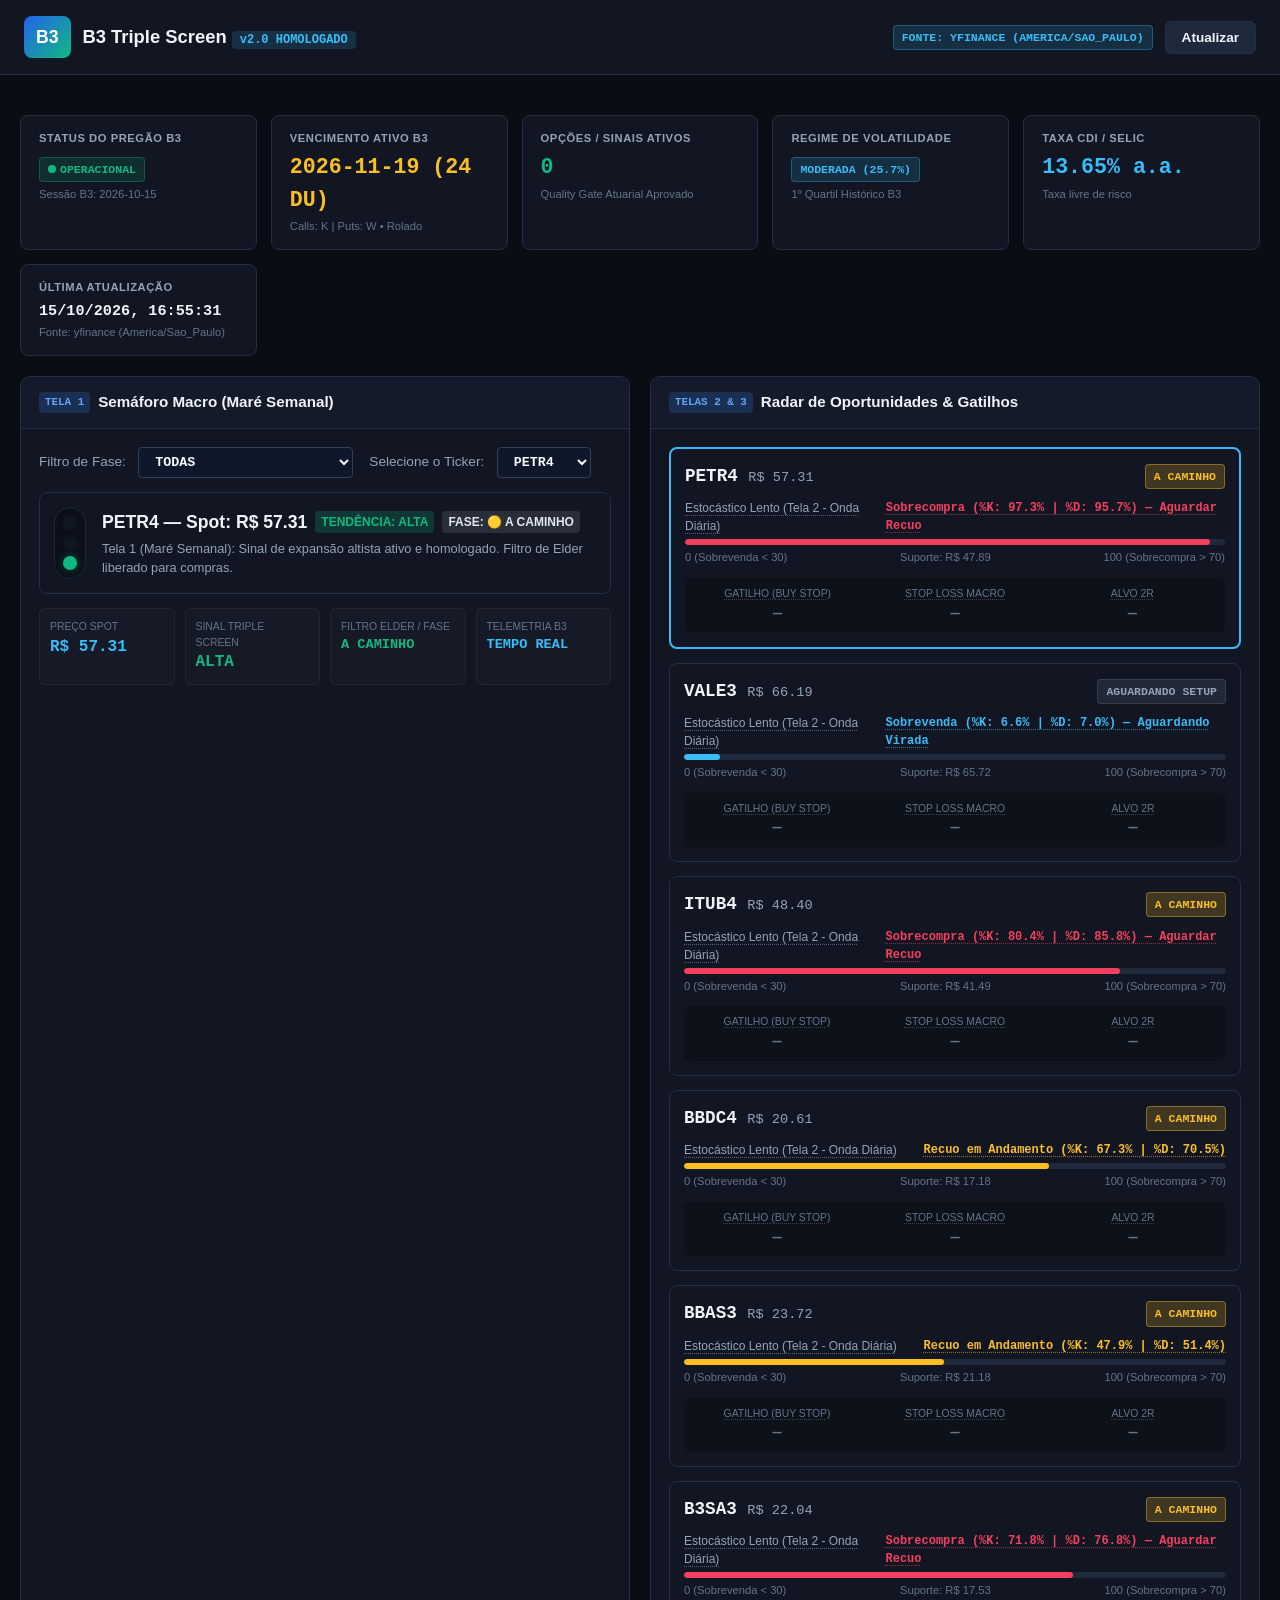
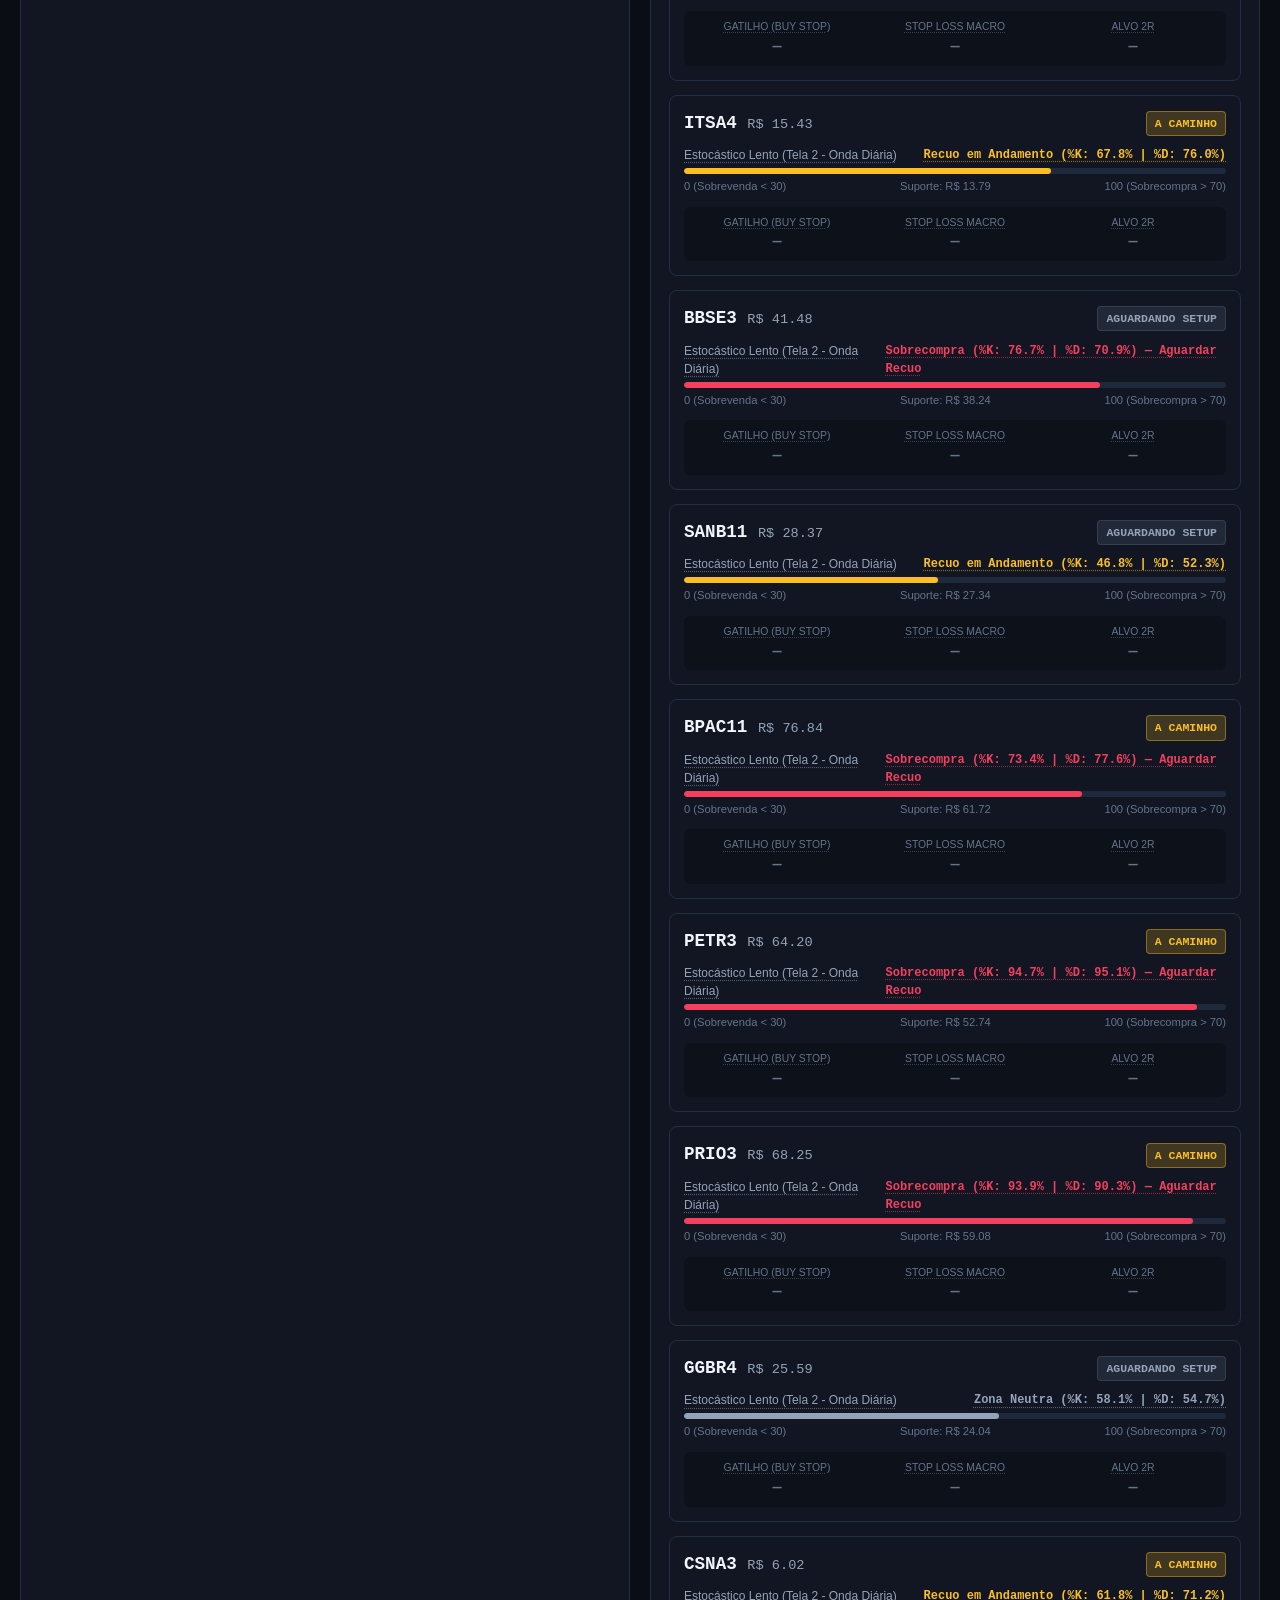
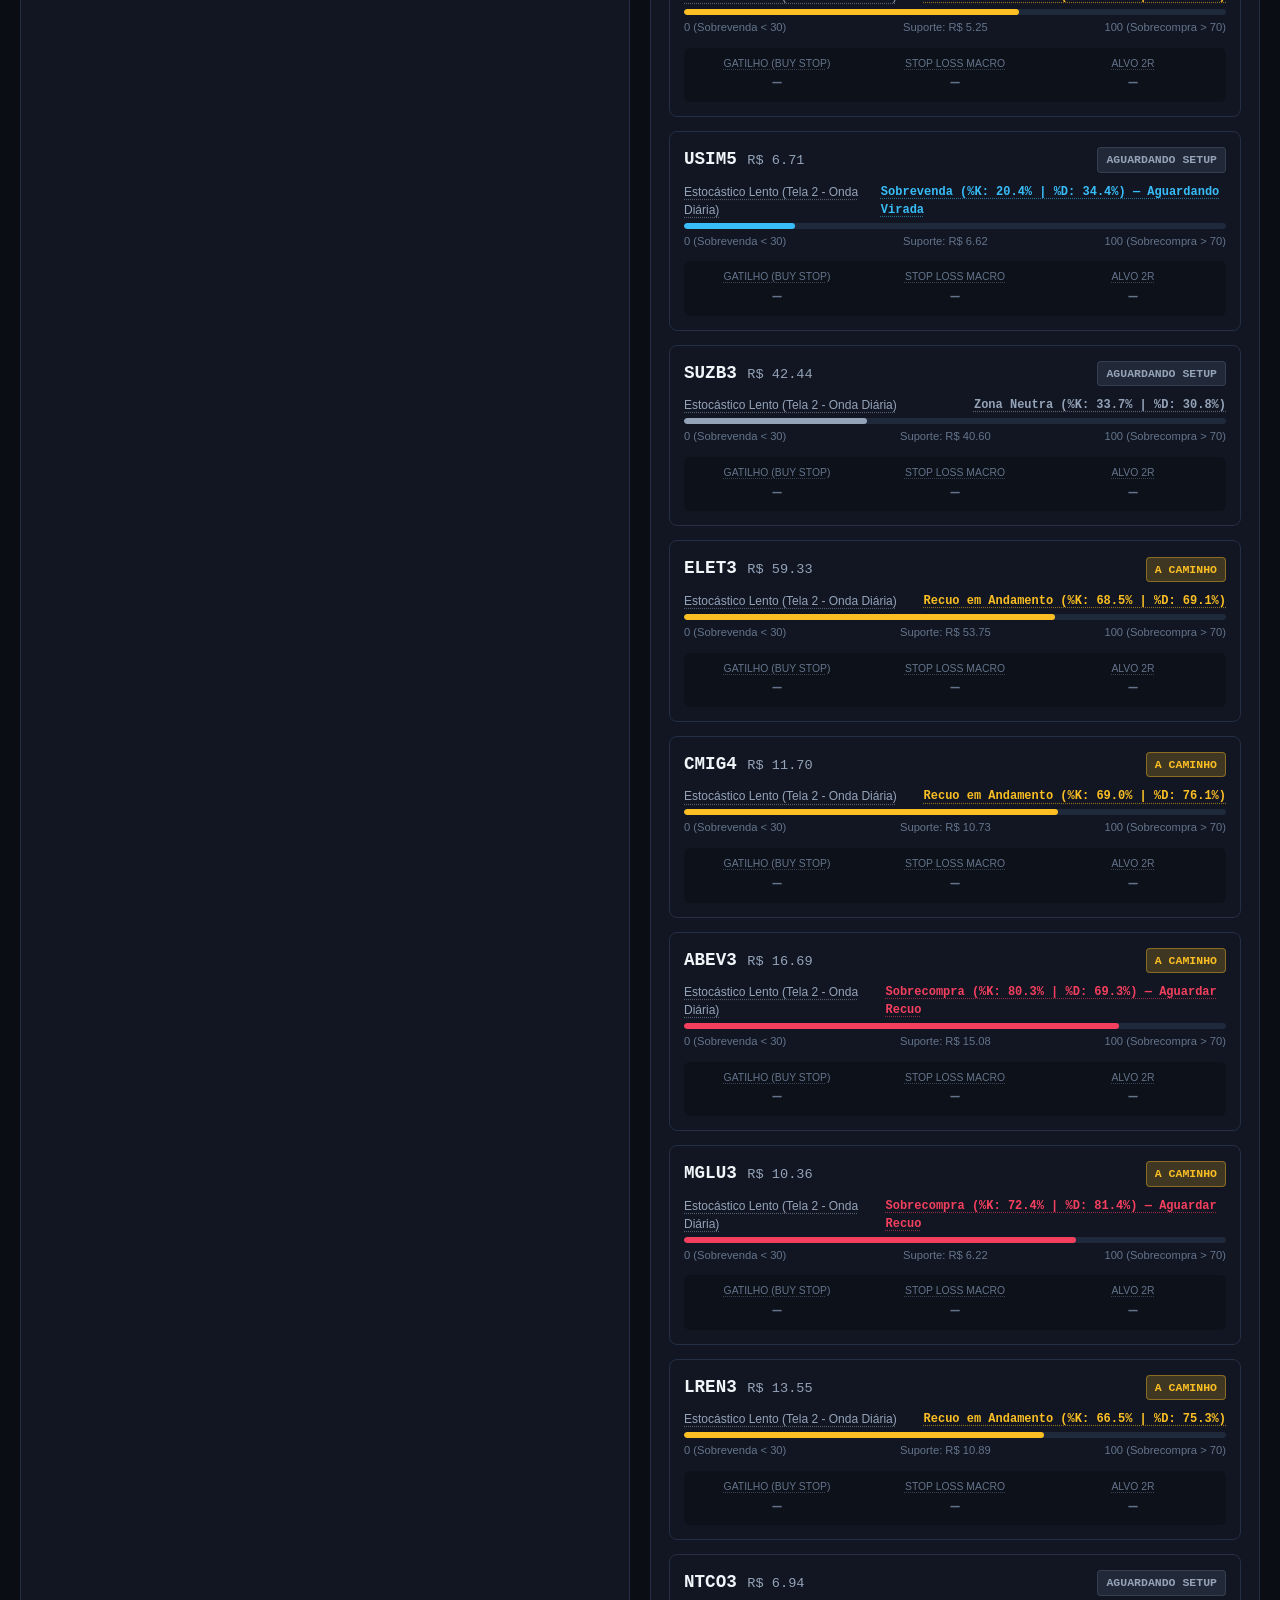
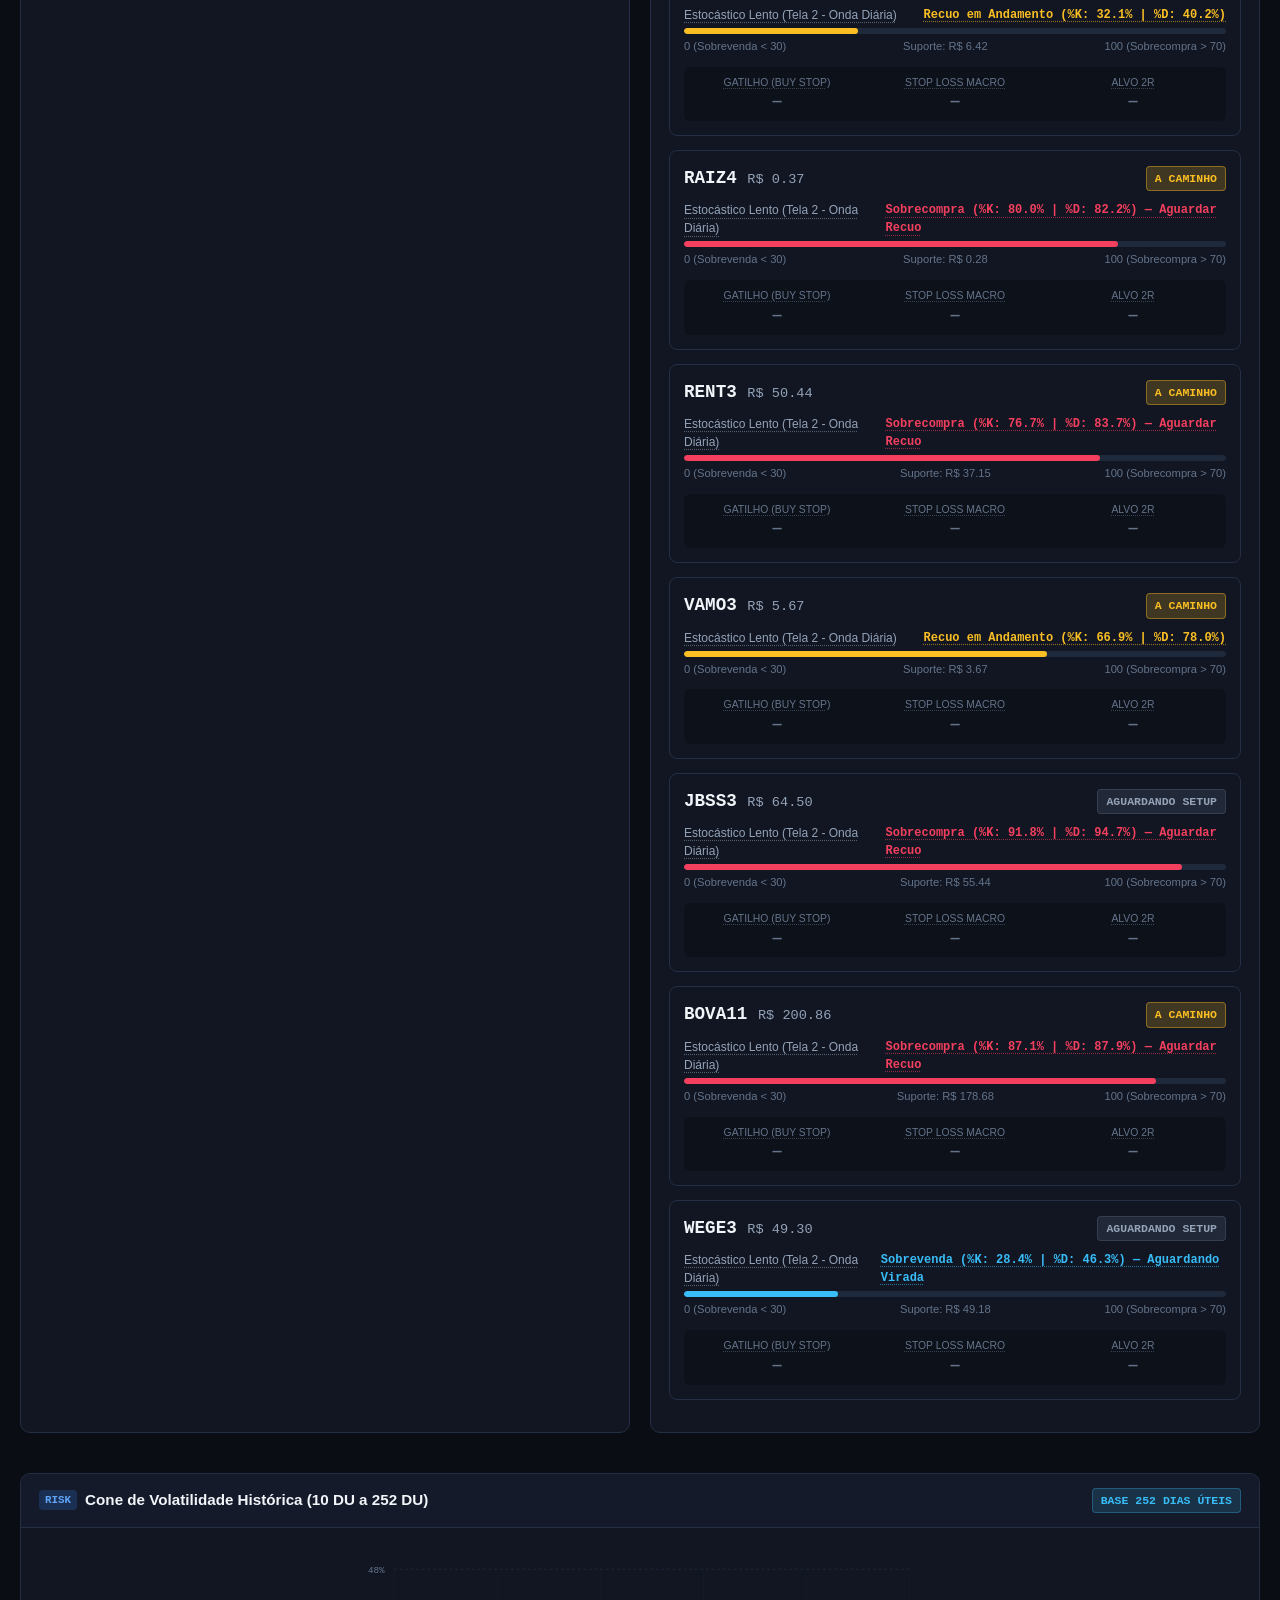
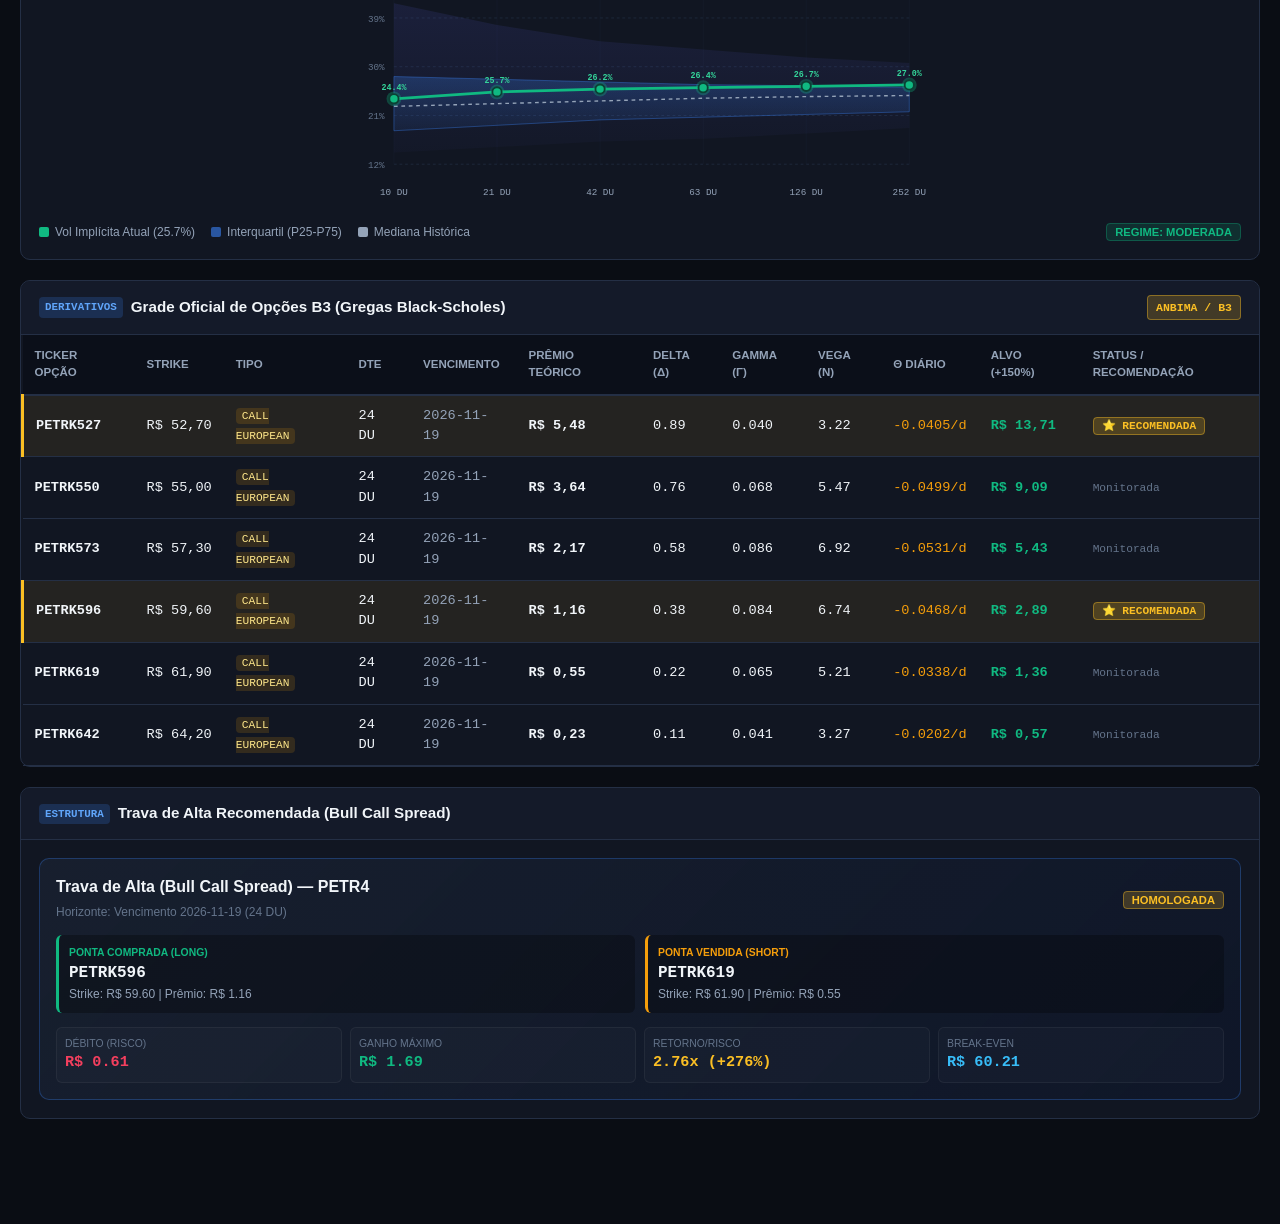
==== frontend/index.html @ 713440c9 "fix(pipeline,frontend): desbloqueia deploy continuo no pages e prioriza endpoint raw do github" ====
<!DOCTYPE html>
<html lang="pt-BR">
<head>
  <meta charset="UTF-8">
  <meta name="viewport" content="width=device-width, initial-scale=1.0">
  <meta http-equiv="Cache-Control" content="no-cache, no-store, must-revalidate">
  <meta http-equiv="Pragma" content="no-cache">
  <meta http-equiv="Expires" content="0">
  <title>B3 Triple Screen v2.0 - Dashboard Quantitativo</title>
  <link rel="icon" href="data:image/svg+xml,<svg xmlns=%22http://www.w3.org/2000/svg%22 viewBox=%220 0 100 100%22><text y=%22.9em%22 font-size=%2290%22>📈</text></svg>">
  <style>
    :root {
      --bg: #0a0d14;
      --card: #111622;
      --border: #242f45;
      --text: #f1f5f9;
      --muted: #94a3b8;
      --dim: #64748b;
      --green: #10b981;
      --blue: #38bdf8;
      --gold: #fbbf24;
    }
    * { margin:0; padding:0; box-sizing:border-box; }
    body { background: var(--bg); color: var(--text); font-family: -apple-system, BlinkMacSystemFont, "Segoe UI", Roboto, sans-serif; padding-bottom: 60px; line-height: 1.5; }
    .container { max-width: 1400px; margin: 0 auto; padding: 20px; }
    header { display: flex; justify-content: space-between; align-items: center; padding: 16px 24px; background: var(--card); border-bottom: 1px solid var(--border); position: sticky; top:0; z-index: 100; }
    .brand { display: flex; align-items: center; gap: 12px; }
    .logo { background: linear-gradient(135deg, #2563eb, #10b981); color:#fff; font-weight:800; padding: 8px 12px; border-radius: 8px; font-size: 1.1rem; }
    .badge { display: inline-flex; align-items: center; gap: 4px; padding: 3px 8px; border-radius: 4px; font-size: 0.72rem; font-weight: 700; font-family: monospace; text-transform: uppercase; }
    .badge-open { background: rgba(16, 185, 129, 0.15); color: var(--green); border: 1px solid rgba(16,185,129,0.3); }
    .badge-bullish { background: rgba(56, 189, 248, 0.15); color: var(--blue); border: 1px solid rgba(56,189,248,0.3); }
    .badge-rec { background: rgba(251, 191, 36, 0.2); color: var(--gold); border: 1px solid rgba(251,191,36,0.4); }
    .btn-refresh { background: #1e293b; color: var(--text); border: 1px solid var(--border); padding: 8px 16px; border-radius: 6px; font-size: 0.85rem; font-weight: 600; cursor: pointer; }
    .kpi-row { display: grid; grid-template-columns: repeat(auto-fit, minmax(210px, 1fr)); gap: 14px; margin: 20px 0; }
    .kpi-box { background: var(--card); border: 1px solid var(--border); border-radius: 8px; padding: 14px 18px; }
    .kpi-title { font-size: 0.7rem; color: var(--muted); text-transform: uppercase; letter-spacing: 0.05em; font-weight: 600; }
    .kpi-val { font-family: monospace; font-size: 1.35rem; font-weight: 700; margin-top: 4px; }
    .kpi-desc { font-size: 0.7rem; color: var(--dim); margin-top: 2px; }
    .grid-2 { display: grid; grid-template-columns: 1fr 1fr; gap: 20px; margin-bottom: 20px; }
    @media(max-width: 900px) { .grid-2 { grid-template-columns: 1fr; } }
    .panel { background: var(--card); border: 1px solid var(--border); border-radius: 10px; overflow: visible; margin-bottom: 20px; }
    .panel-header { padding: 14px 18px; border-bottom: 1px solid var(--border); display: flex; justify-content: space-between; align-items: center; background: rgba(22, 29, 45, 0.6); border-top-left-radius: 9px; border-top-right-radius: 9px; }
    .panel-title { font-size: 0.95rem; font-weight: 700; display: flex; align-items: center; gap: 8px; }
    .tag { background: rgba(59, 130, 246, 0.2); color: #60a5fa; font-size: 0.68rem; font-family: monospace; padding: 2px 6px; border-radius: 4px; font-weight: 600; }
    .panel-body { padding: 18px; }
    table { width: 100%; border-collapse: collapse; font-size: 0.85rem; }
    th { background: #0b0f19; color: var(--muted); font-size: 0.72rem; text-transform: uppercase; padding: 12px; border-bottom: 2px solid var(--border); text-align: left; }
    td { padding: 12px; border-bottom: 1px solid var(--border); font-family: monospace; }
    .pulse-dot { width: 8px; height: 8px; border-radius: 50%; background: var(--green); display: inline-block; animation: pulse 2s infinite; }
    @keyframes pulse { 0% { box-shadow: 0 0 0 0 rgba(16,185,129,0.7); } 70% { box-shadow: 0 0 0 8px rgba(16,185,129,0); } 100% { box-shadow: 0 0 0 0 rgba(16,185,129,0); } }

    /* TOOLTIPS / BALÕES EXPLICATIVOS */
    .tooltip-wrap {
      position: relative;
      display: inline-flex;
      align-items: center;
      cursor: help;
    }
    .tooltip-wrap.tooltip-block {
      display: block;
    }
    .tooltip-bubble {
      position: absolute;
      top: calc(100% + 8px);
      z-index: 1000;
      background: #0f172a;
      border: 1px solid #334155;
      border-radius: 8px;
      box-shadow: 0 10px 25px -5px rgba(0, 0, 0, 0.8), 0 8px 10px -6px rgba(0, 0, 0, 0.8);
      padding: 10px 14px;
      color: #f1f5f9;
      font-family: -apple-system, BlinkMacSystemFont, "Segoe UI", Roboto, sans-serif;
      font-size: 0.75rem;
      line-height: 1.45;
      min-width: 240px;
      max-width: min(340px, 85vw);
      width: max-content;
      white-space: normal;
      text-align: left;
      opacity: 0;
      visibility: hidden;
      pointer-events: none;
      transform: translateY(4px);
      transition: opacity 0.2s ease, transform 0.2s ease, visibility 0.2s ease;
    }
    /* Ponte invisível para evitar perda de hover ao mover o cursor até o balão */
    .tooltip-bubble::before {
      content: "";
      position: absolute;
      top: -10px;
      left: 0;
      right: 0;
      height: 10px;
    }
    /* Seta indicadora (Arrow) */
    .tooltip-bubble::after {
      content: "";
      position: absolute;
      top: -5px;
      width: 8px;
      height: 8px;
      background: #0f172a;
      border-left: 1px solid #334155;
      border-top: 1px solid #334155;
      transform: rotate(45deg);
    }
    .tooltip-left .tooltip-bubble {
      left: 0;
      right: auto;
    }
    .tooltip-left .tooltip-bubble::after {
      left: 16px;
    }
    .tooltip-right .tooltip-bubble {
      right: 0;
      left: auto;
    }
    .tooltip-right .tooltip-bubble::after {
      right: 16px;
    }
    .tooltip-center .tooltip-bubble {
      left: 50%;
      right: auto;
      transform: translateX(-50%) translateY(4px);
    }
    .tooltip-center .tooltip-bubble::after {
      left: 50%;
      margin-left: -4px;
    }
    .tooltip-wrap:hover .tooltip-bubble,
    .tooltip-bubble:hover {
      opacity: 1;
      visibility: visible;
      pointer-events: auto;
      transform: translateY(0);
    }
    .tooltip-wrap.tooltip-center:hover .tooltip-bubble,
    .tooltip-center .tooltip-bubble:hover {
      transform: translateX(-50%) translateY(0);
    }
    .tooltip-title {
      font-weight: 700;
      font-size: 0.78rem;
      margin-bottom: 4px;
      display: flex;
      align-items: center;
      gap: 6px;
    }
    .tooltip-text {
      font-size: 0.72rem;
      color: #cbd5e1;
      line-height: 1.45;
    }
  </style>
</head>
<body>

  <header>
    <div class="brand">
      <div class="logo">B3</div>
      <div>
        <h2 style="font-size:1.15rem; font-weight:700;">B3 Triple Screen <span style="font-size:0.75rem; background:rgba(56,189,248,0.15); color:var(--blue); padding:2px 8px; border-radius:4px; font-family:monospace;">v2.0 HOMOLOGADO</span></h2>
      </div>
    </div>
    <div style="display:flex; align-items:center; gap:12px;">
      <span id="badge-fonte-dados" class="badge" style="background:rgba(56,189,248,0.15); color:var(--blue); border:1px solid rgba(56,189,248,0.3); font-size:0.72rem;">Fonte: yfinance (America/Sao_Paulo)</span>
      <button id="btn-atualizar" class="btn-refresh"><span>Atualizar</span></button>
    </div>
  </header>

  <main class="container">

    <div class="kpi-row">
      <div class="kpi-box">
        <div class="kpi-title">Status do Pregão B3</div>
        <div class="kpi-val" id="kpi-status-mercado"><span class="badge badge-open"><span class="pulse-dot"></span> OPERACIONAL</span></div>
        <div class="kpi-desc" id="kpi-desc-sessao">Sessão B3: --/--/----</div>
      </div>
      <div class="kpi-box">
        <div class="kpi-title">Vencimento Ativo B3</div>
        <div class="kpi-val" id="kpi-vencimento-ativo" style="color:var(--gold);">--/--/---- (-- DU)</div>
        <div class="kpi-desc" id="kpi-series-ativas">Séries: Calls A-L | Puts M-X</div>
      </div>
      <div class="kpi-box">
        <div class="kpi-title">Opções / Sinais Ativos</div>
        <div class="kpi-val" id="kpi-sinais-armados" style="color:var(--green);">0</div>
        <div class="kpi-desc">Quality Gate Atuarial Aprovado</div>
      </div>
      <div class="kpi-box">
        <div class="kpi-title">Regime de Volatilidade</div>
        <div class="kpi-val" id="kpi-regime-vol"><span class="badge badge-bullish">COMPRIMIDA (23.6%)</span></div>
        <div class="kpi-desc">1º Quartil Histórico B3</div>
      </div>
      <div class="kpi-box">
        <div class="kpi-title">Taxa CDI / Selic</div>
        <div class="kpi-val" id="kpi-taxa-selic" style="color:var(--blue);">10,75% a.a.</div>
        <div class="kpi-desc">Taxa livre de risco</div>
      </div>
      <div class="kpi-box">
        <div class="kpi-title">Última Atualização</div>
        <div class="kpi-val" id="kpi-ultima-atualizacao" style="font-size:0.95rem;">--/--/---- --:--</div>
        <div class="kpi-desc" id="kpi-fonte-dados">Fonte: yfinance (America/Sao_Paulo)</div>
      </div>
    </div>

    <div class="grid-2">
      <div class="panel">
        <div class="panel-header">
          <div class="panel-title"><span class="tag">TELA 1</span> Semáforo Macro (Maré Semanal)</div>
        </div>
        <div class="panel-body" id="semaforo-macro-container">
          <div style="color:var(--dim);">Carregando Semáforo Macro...</div>
        </div>
      </div>

      <div class="panel">
        <div class="panel-header">
          <div class="panel-title"><span class="tag">TELAS 2 &amp; 3</span> Radar de Oportunidades &amp; Gatilhos</div>
        </div>
        <div class="panel-body" id="radar-oportunidades-container">
          <div style="color:var(--dim);">Carregando Radar de Oportunidades...</div>
        </div>
      </div>
    </div>

    <div class="panel">
      <div class="panel-header">
        <div class="panel-title"><span class="tag">RISK</span> Cone de Volatilidade Histórica (10 DU a 252 DU)</div>
        <span class="badge badge-bullish">BASE 252 DIAS ÚTEIS</span>
      </div>
      <div class="panel-body">
        <div id="vol-cone-container">Carregando Cone de Volatilidade...</div>
      </div>
    </div>

    <div class="panel">
      <div class="panel-header">
        <div class="panel-title"><span class="tag">DERIVATIVOS</span> Grade Oficial de Opções B3 (Gregas Black-Scholes)</div>
        <span class="badge badge-rec">ANBIMA / B3</span>
      </div>
      <div class="panel-body" style="padding:0; overflow-x:auto;">
        <table>
          <thead>
            <tr>
              <th>Ticker Opção</th>
              <th>Strike</th>
              <th>Tipo</th>
              <th>DTE</th>
              <th>Vencimento</th>
              <th>Prêmio Teórico</th>
              <th>Delta (&Delta;)</th>
              <th>Gamma (&Gamma;)</th>
              <th>Vega (&Nu;)</th>
              <th>&Theta; Diário</th>
              <th>Alvo (+150%)</th>
              <th>Status / Recomendação</th>
            </tr>
          </thead>
          <tbody id="tabela-grade-opcoes-corpo">
            <tr><td colspan="12" style="text-align:center; padding:16px; color:var(--dim);">Carregando grade de opções...</td></tr>
          </tbody>
        </table>
      </div>
    </div>

    <div class="panel">
      <div class="panel-header">
        <div class="panel-title"><span class="tag">ESTRUTURA</span> Trava de Alta Recomendada (Bull Call Spread)</div>
      </div>
      <div class="panel-body" id="trava-alta-container">
        <div style="color:var(--dim);">Carregando estrutura recomendada...</div>
      </div>
    </div>

  </main>

  <script src="js/app.js?v=2.8"></script>
</body>
</html>
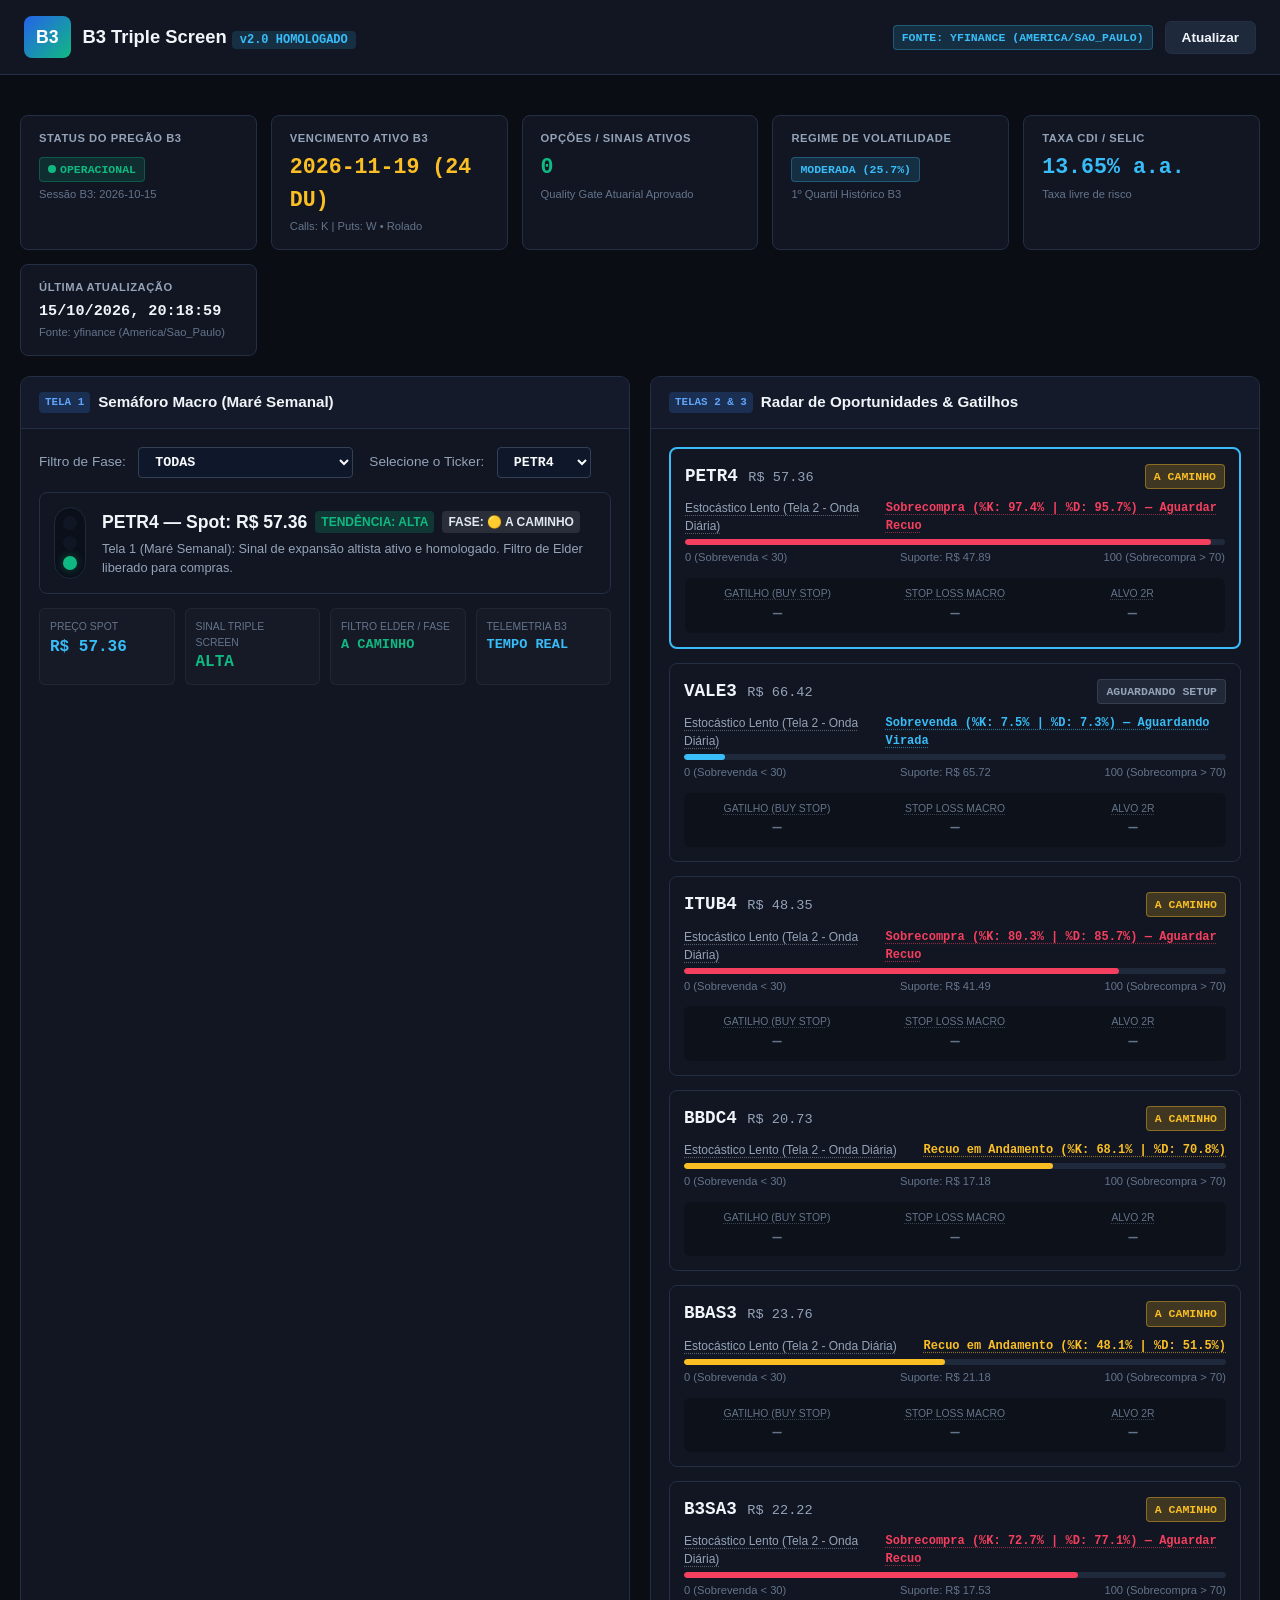
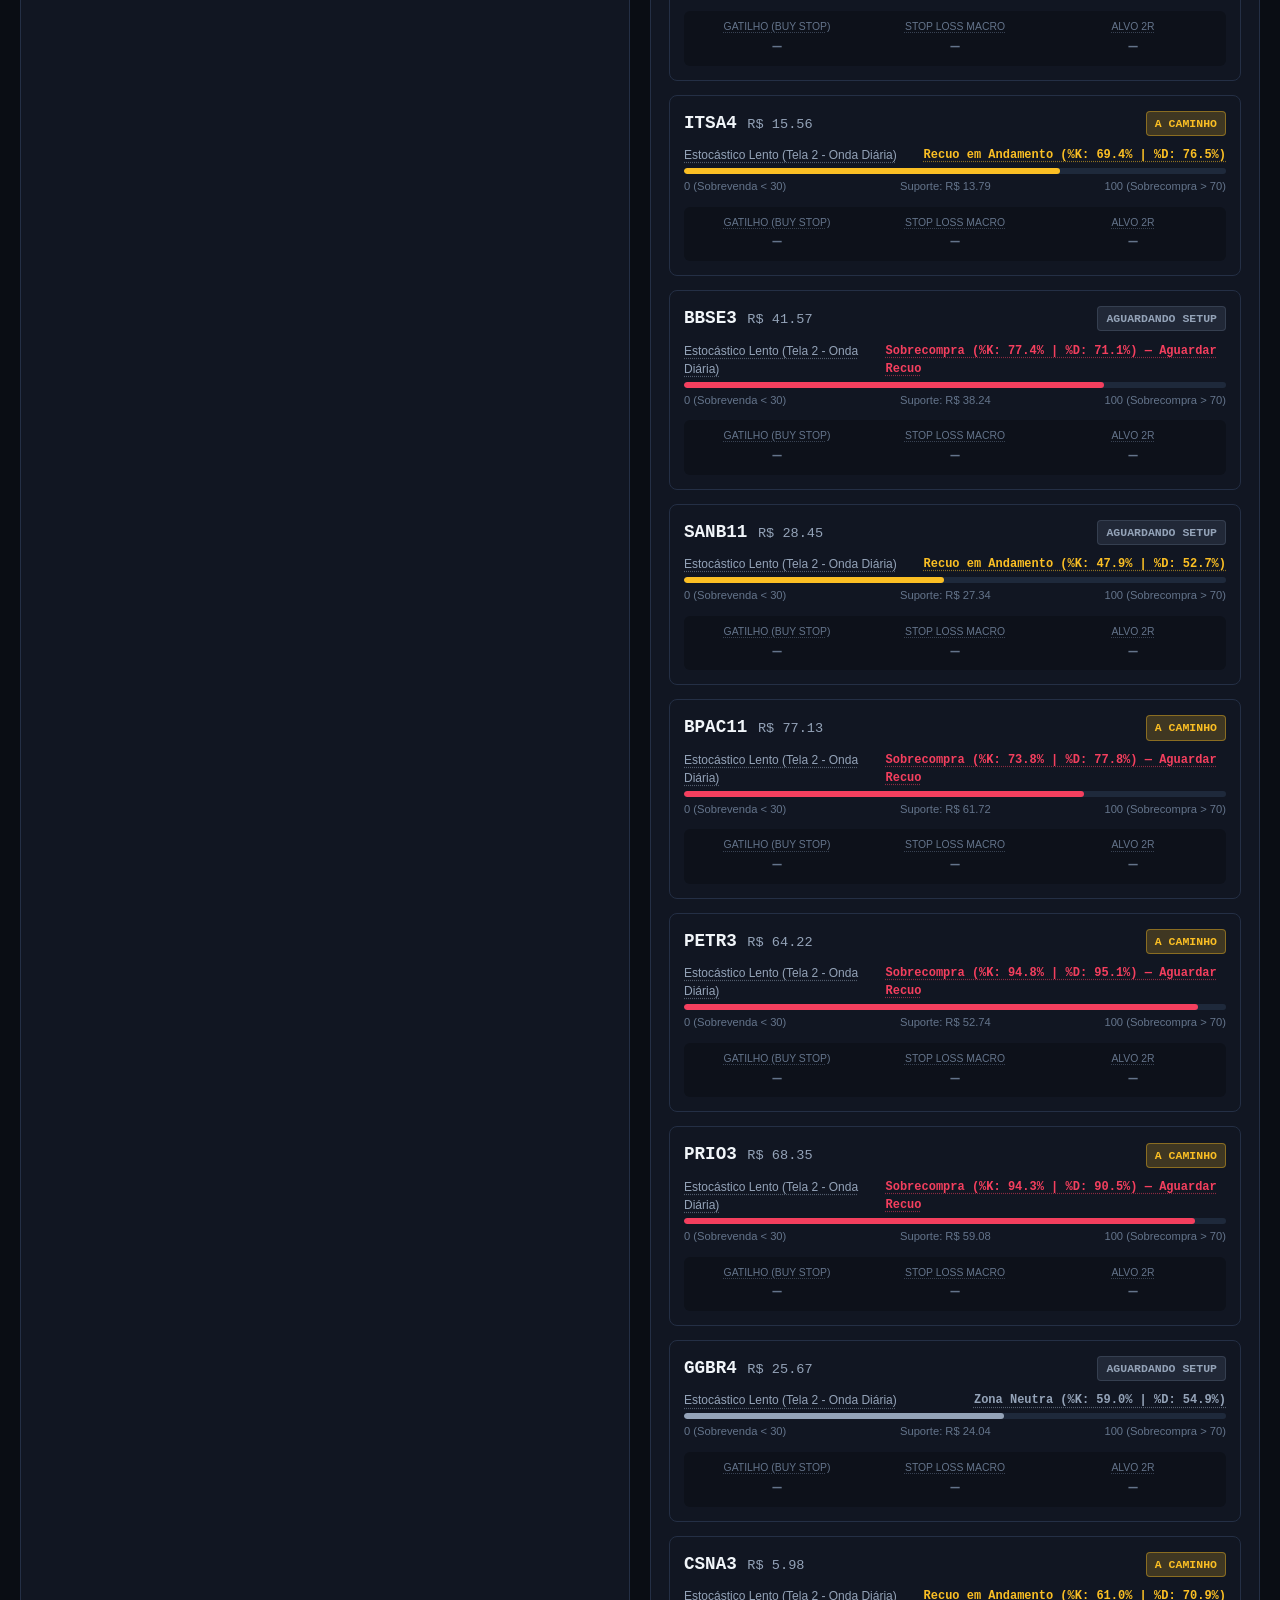
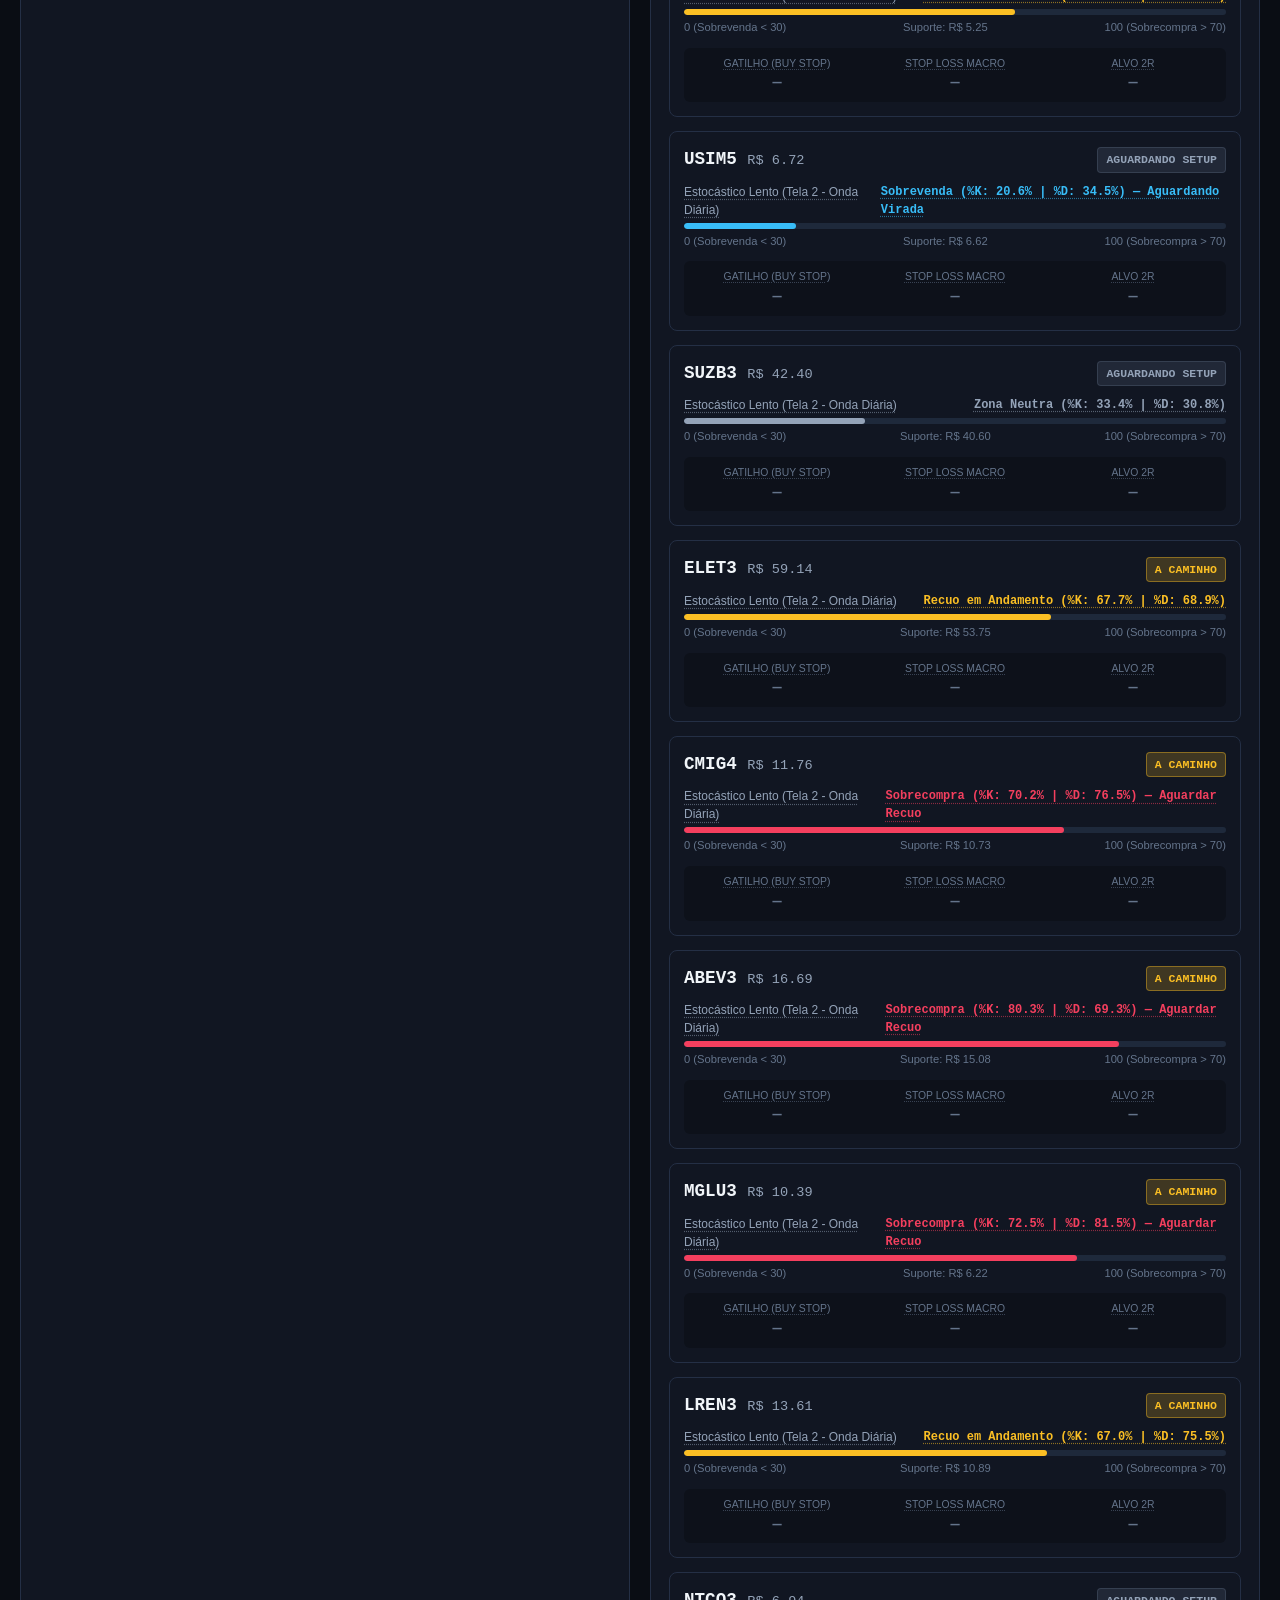
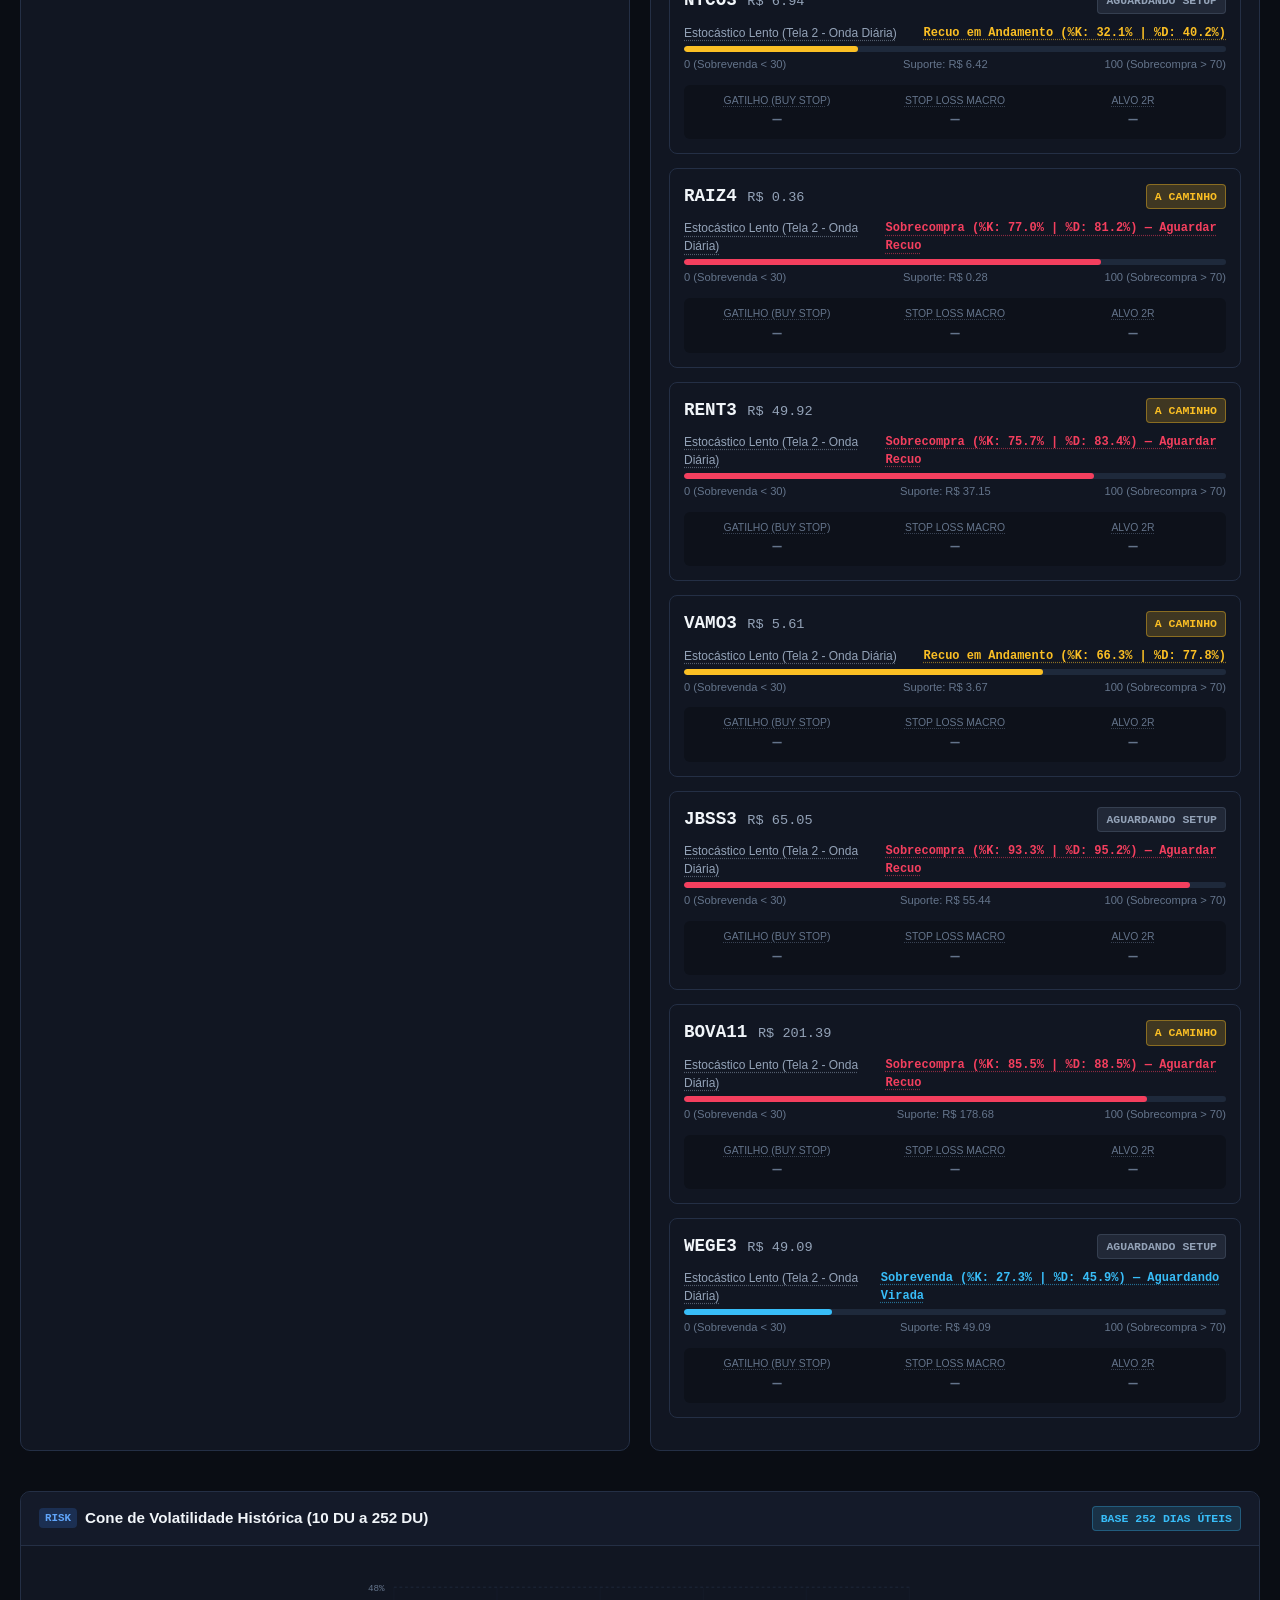
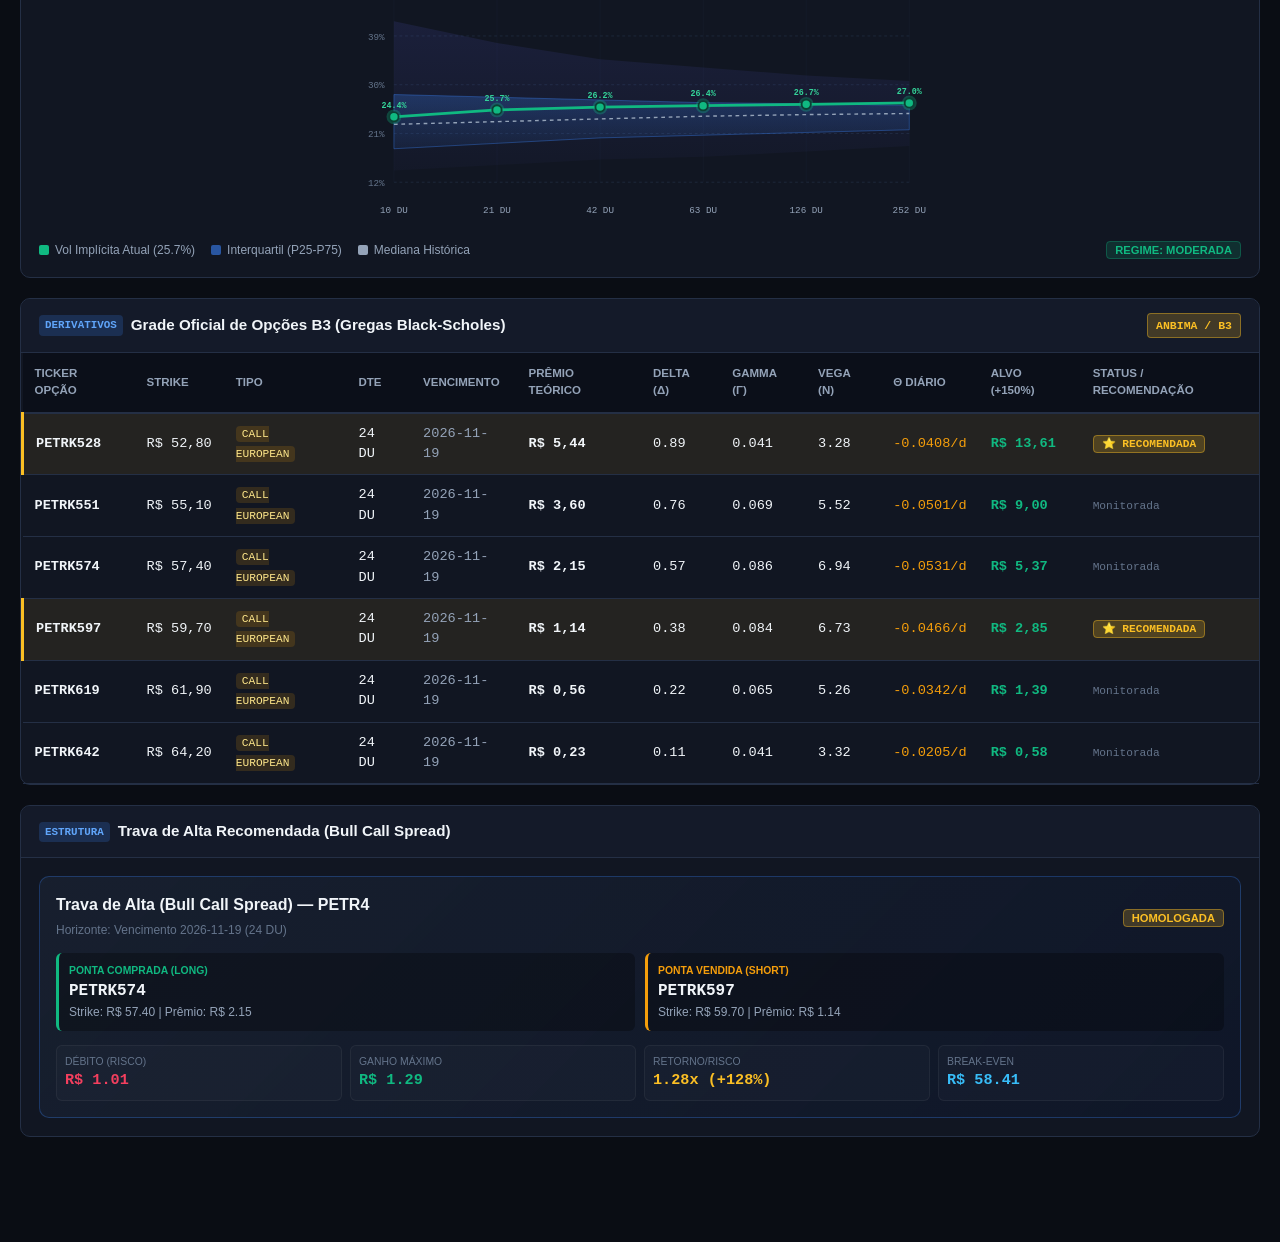
==== commit 8a573348: "feat(frontend): explicita criterios matematicos de mudanca de status nos baloes" ====
--- a/frontend/index.html
+++ b/frontend/index.html
@@ -274,6 +274,6 @@
 
   </main>
 
-  <script src="js/app.js?v=2.8"></script>
+  <script src="js/app.js?v=2.9"></script>
 </body>
 </html>
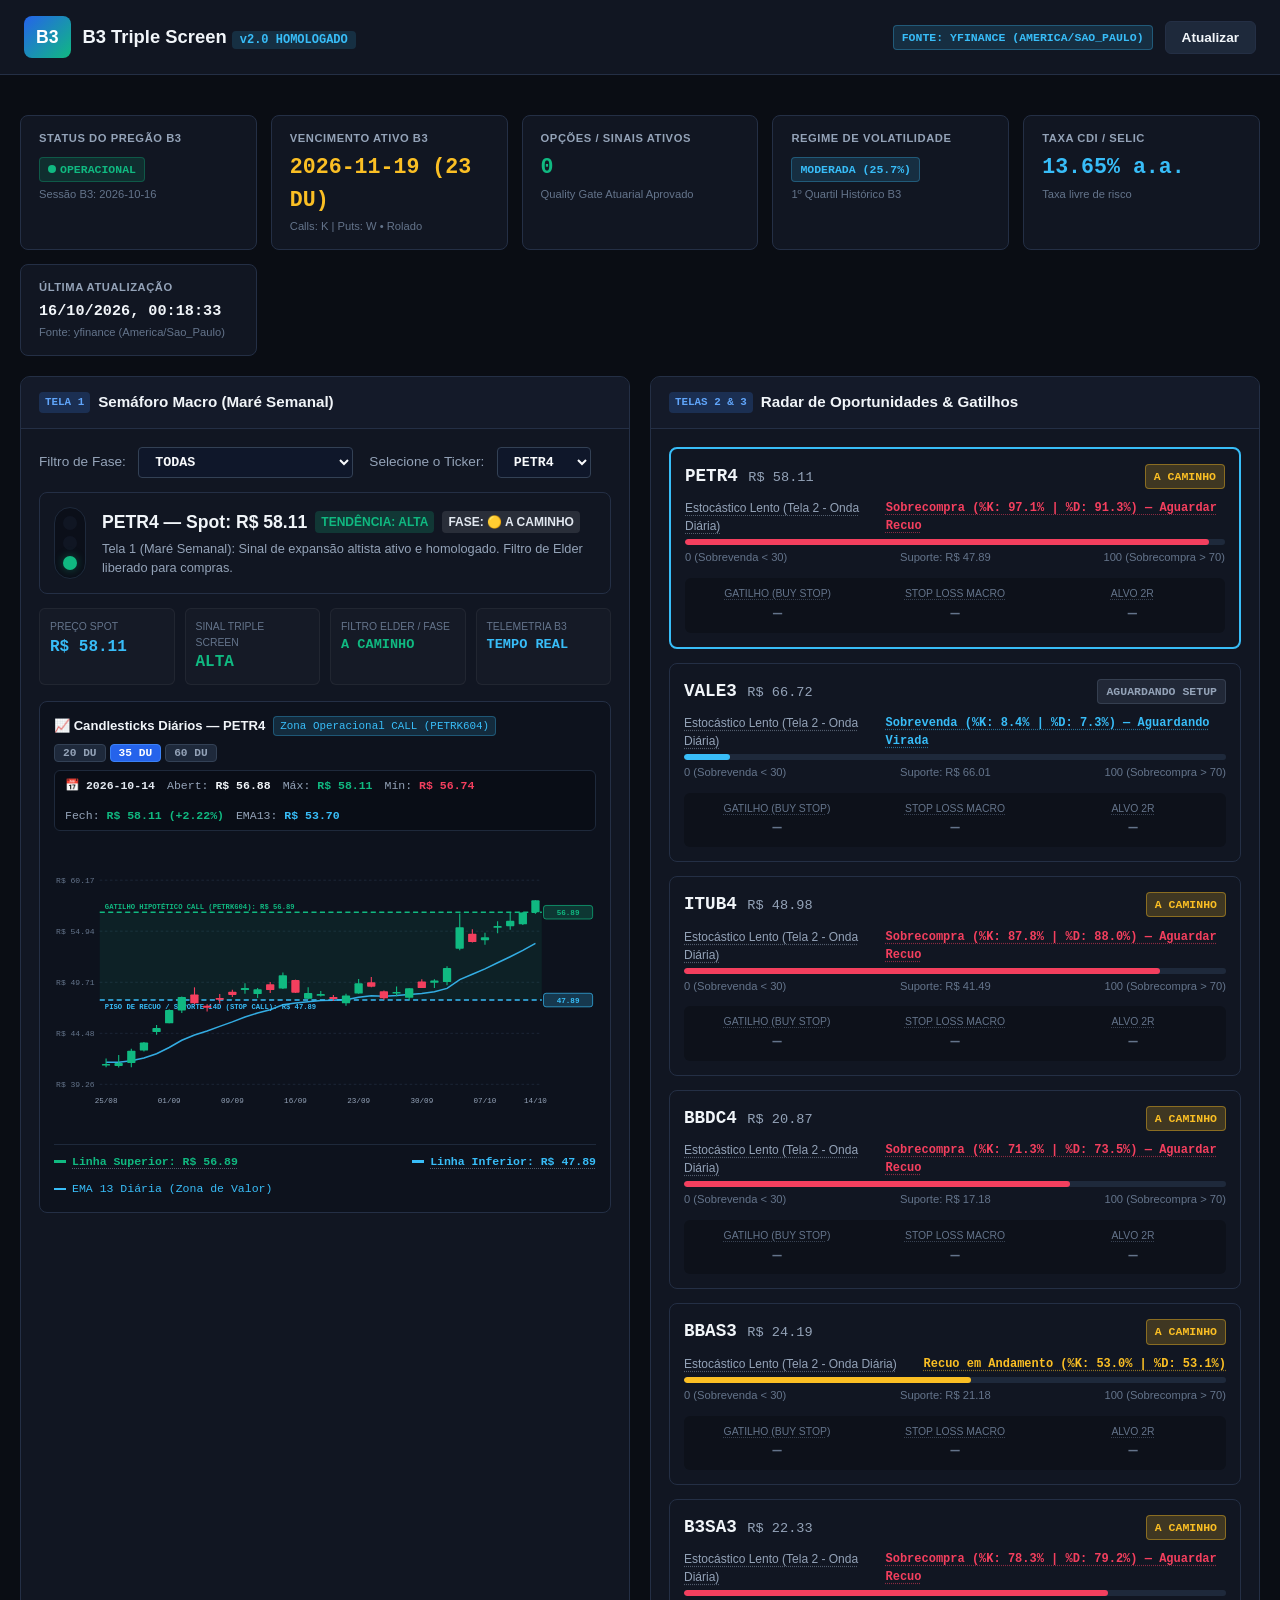
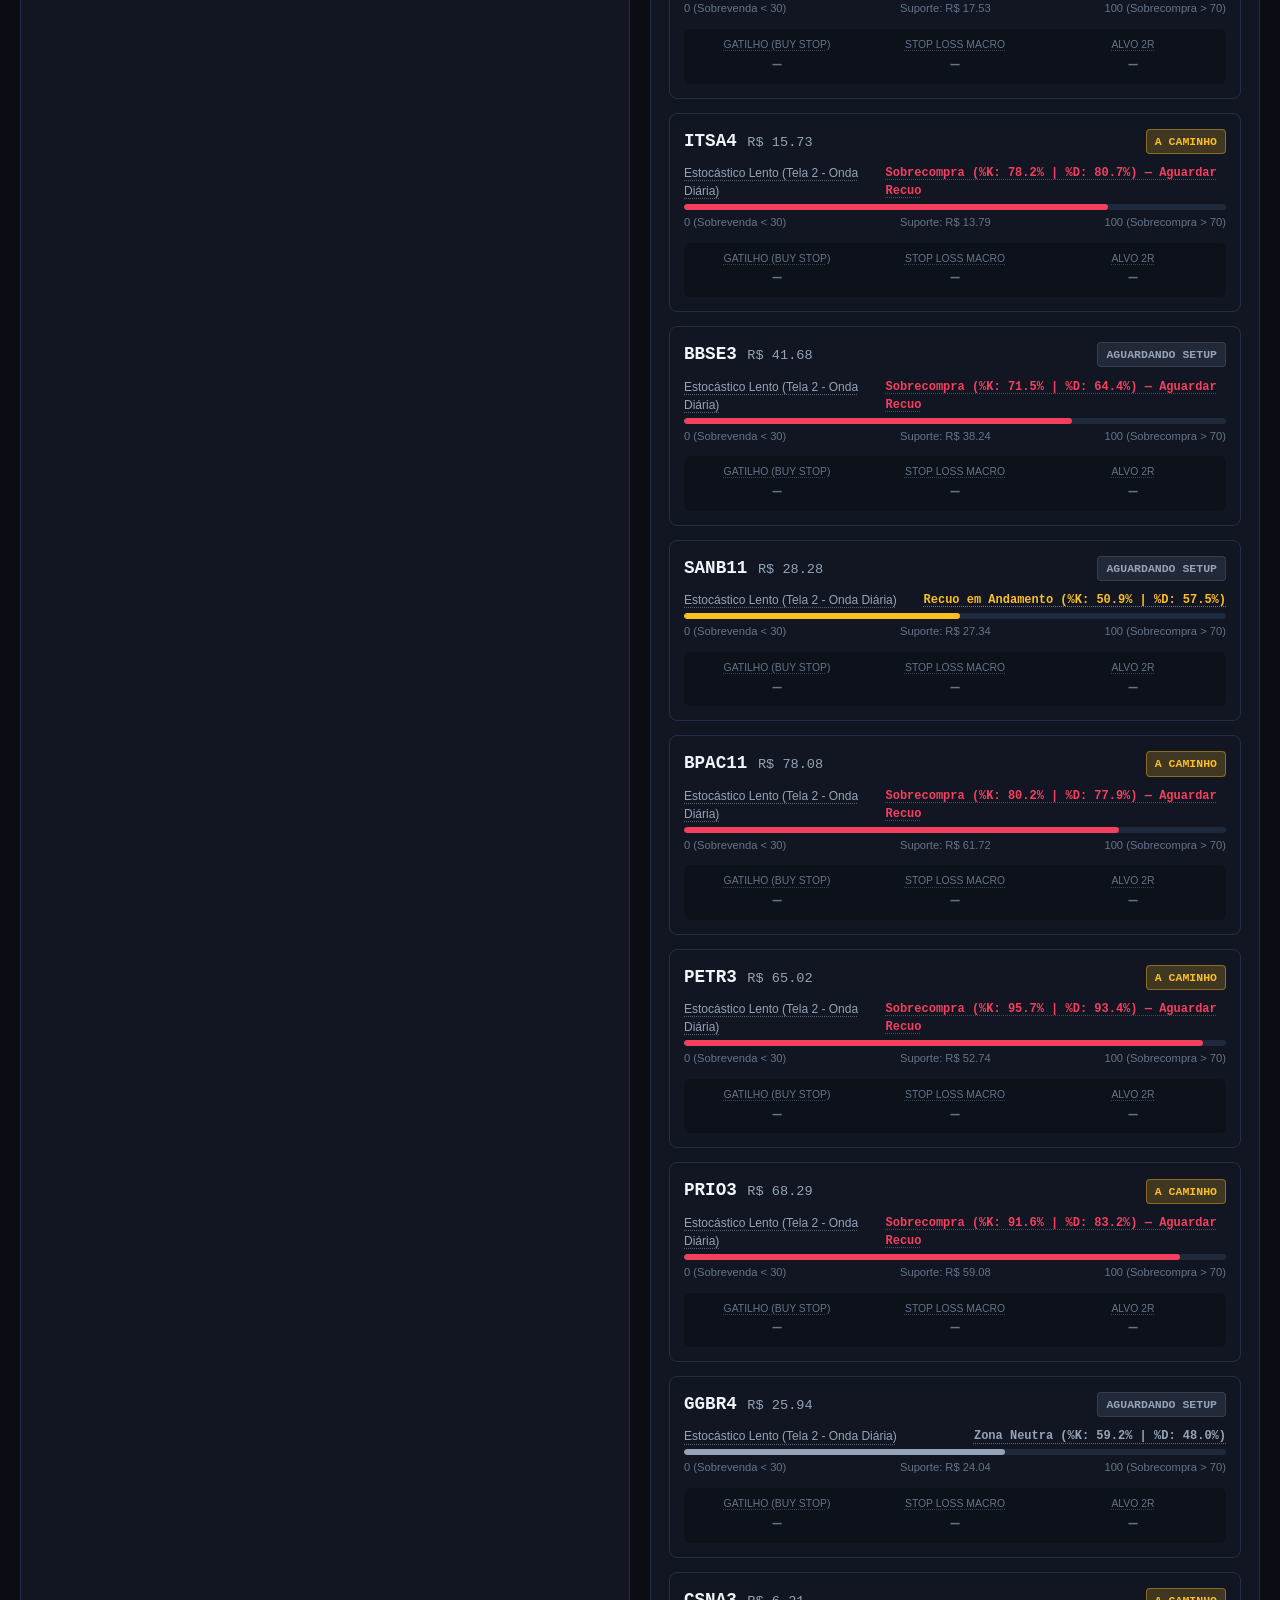
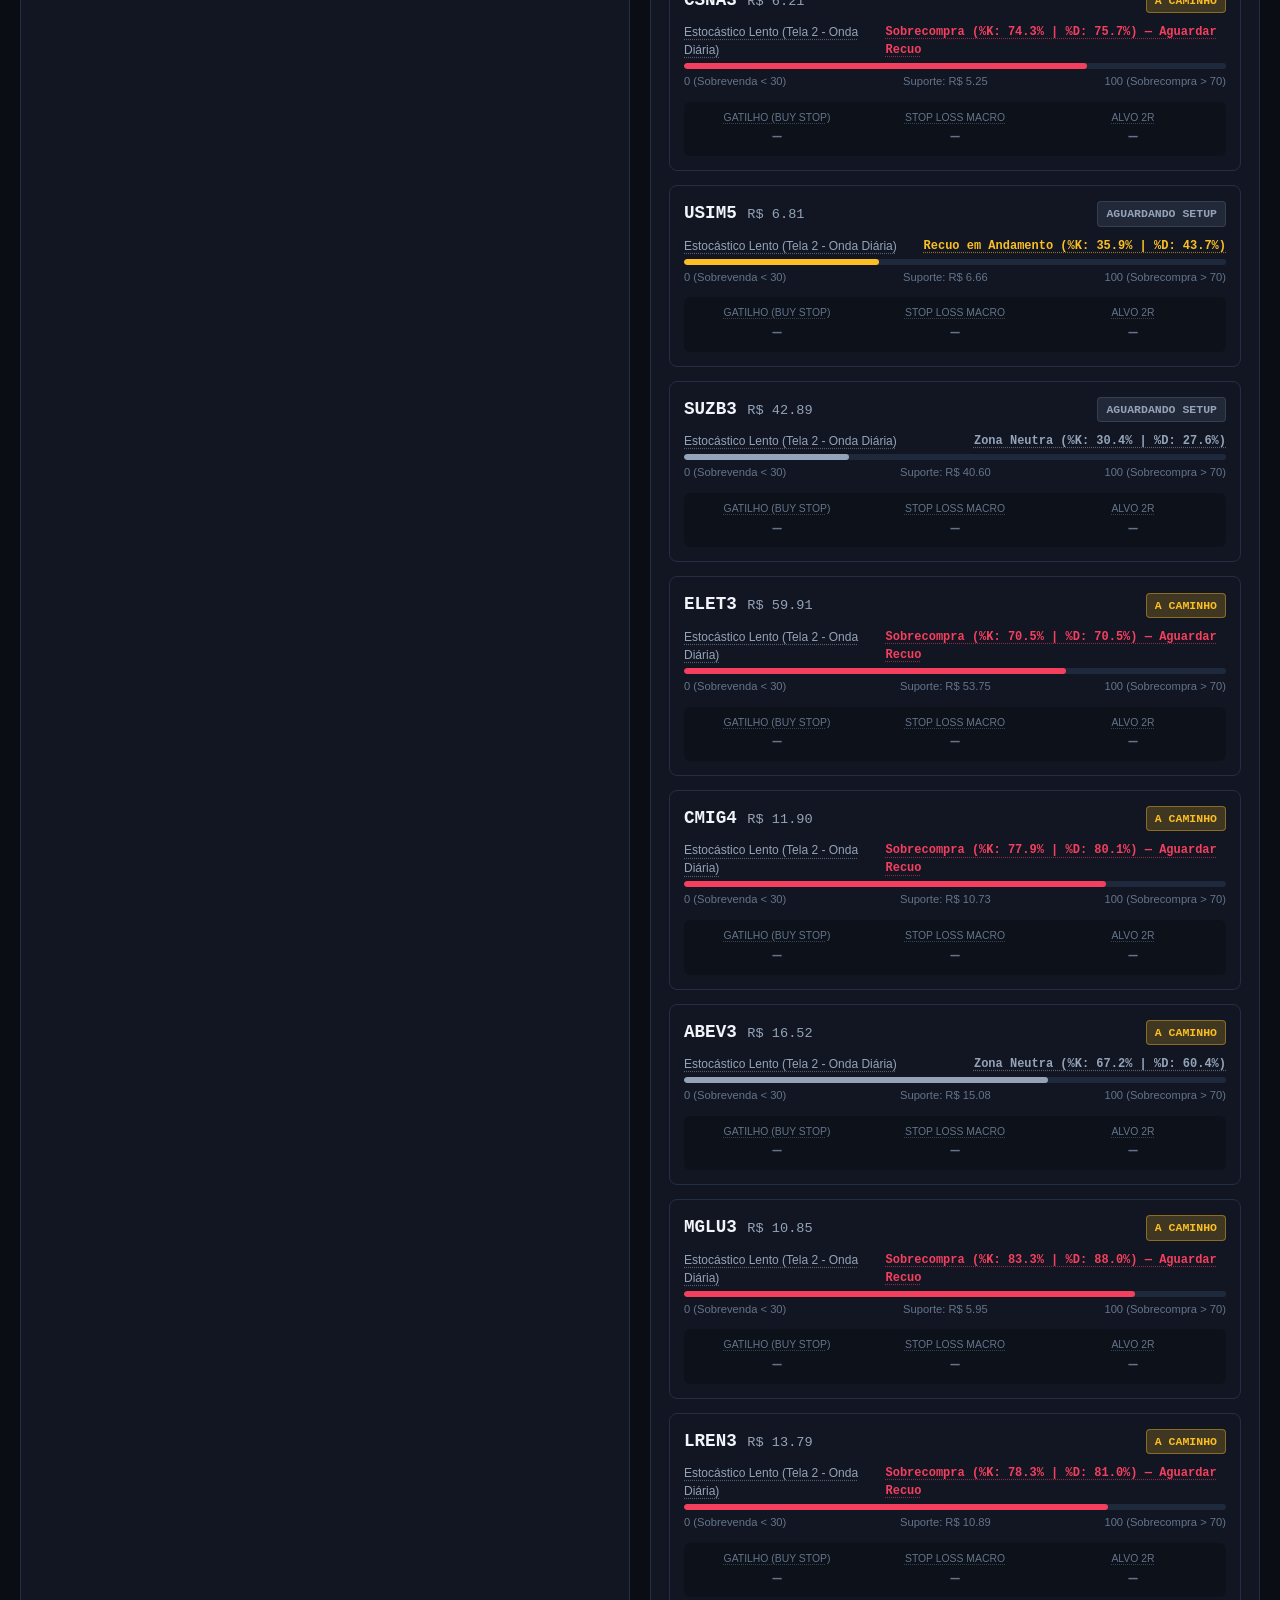
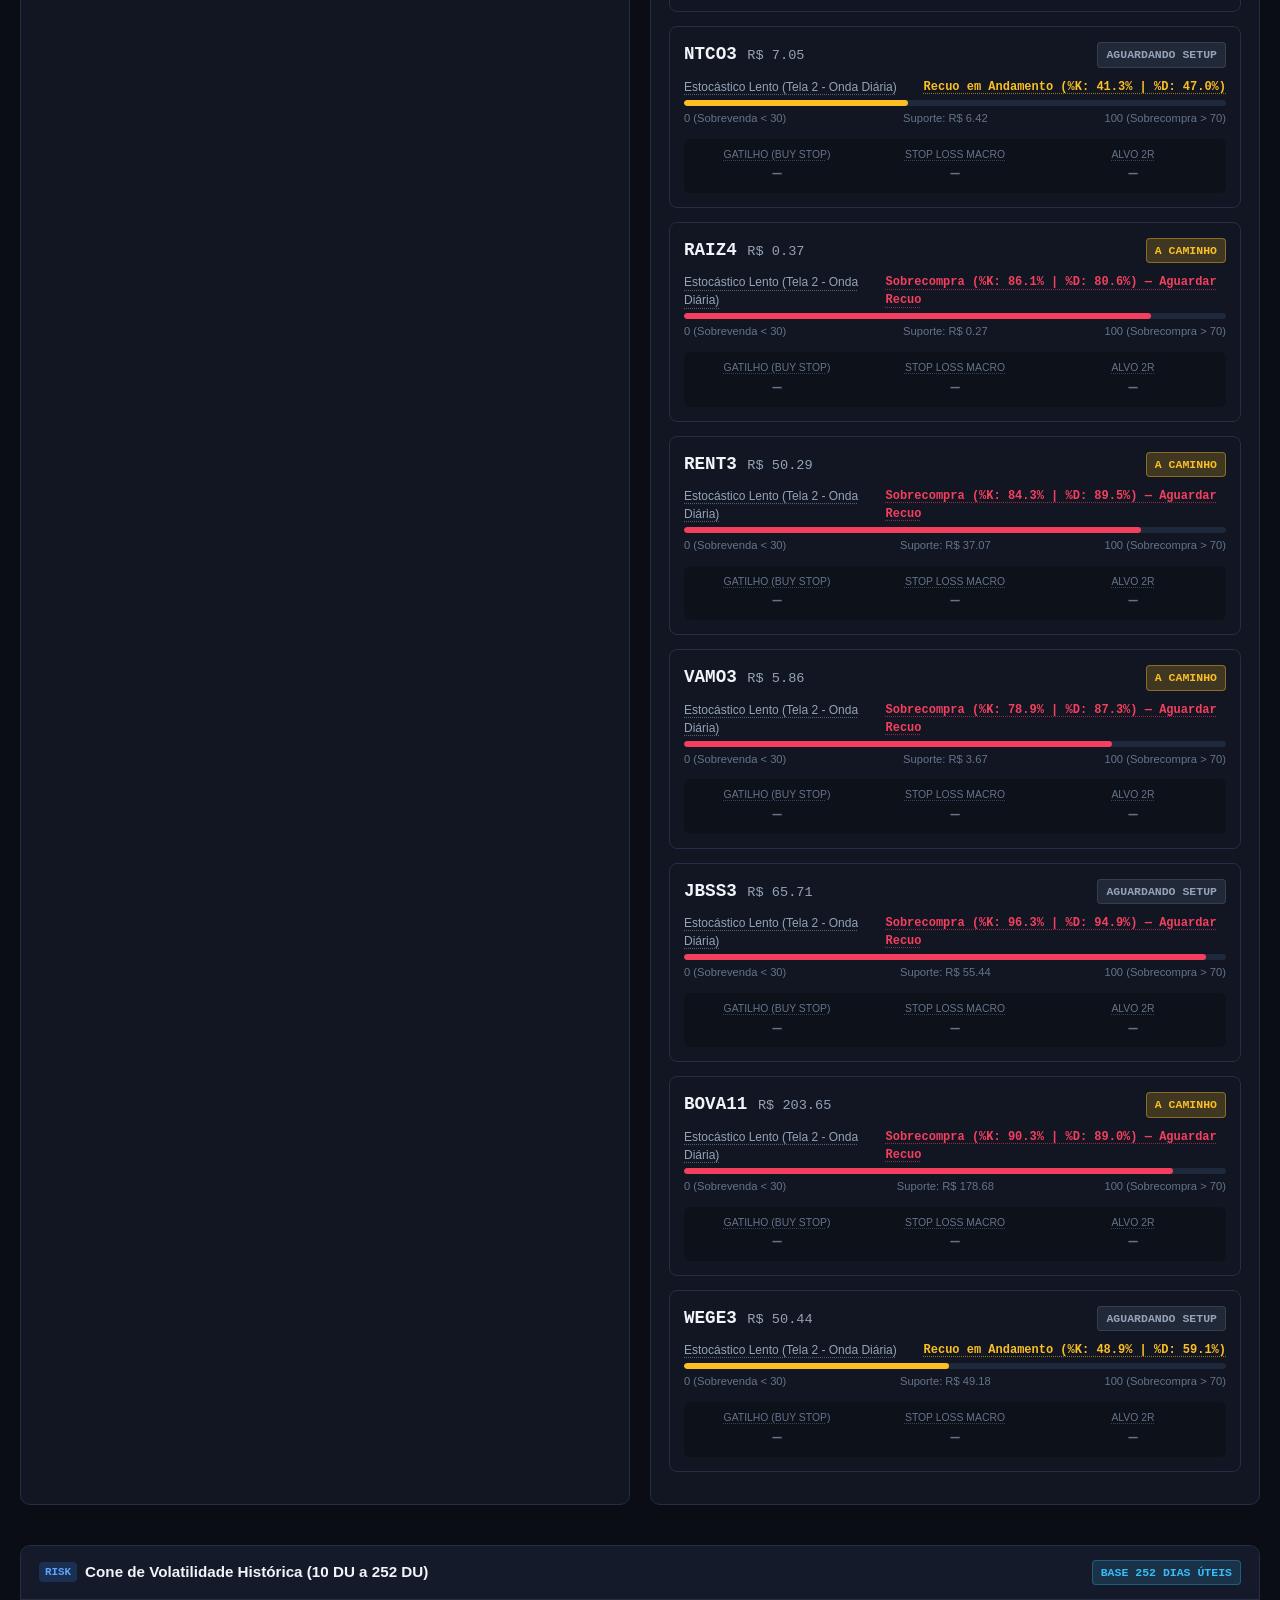
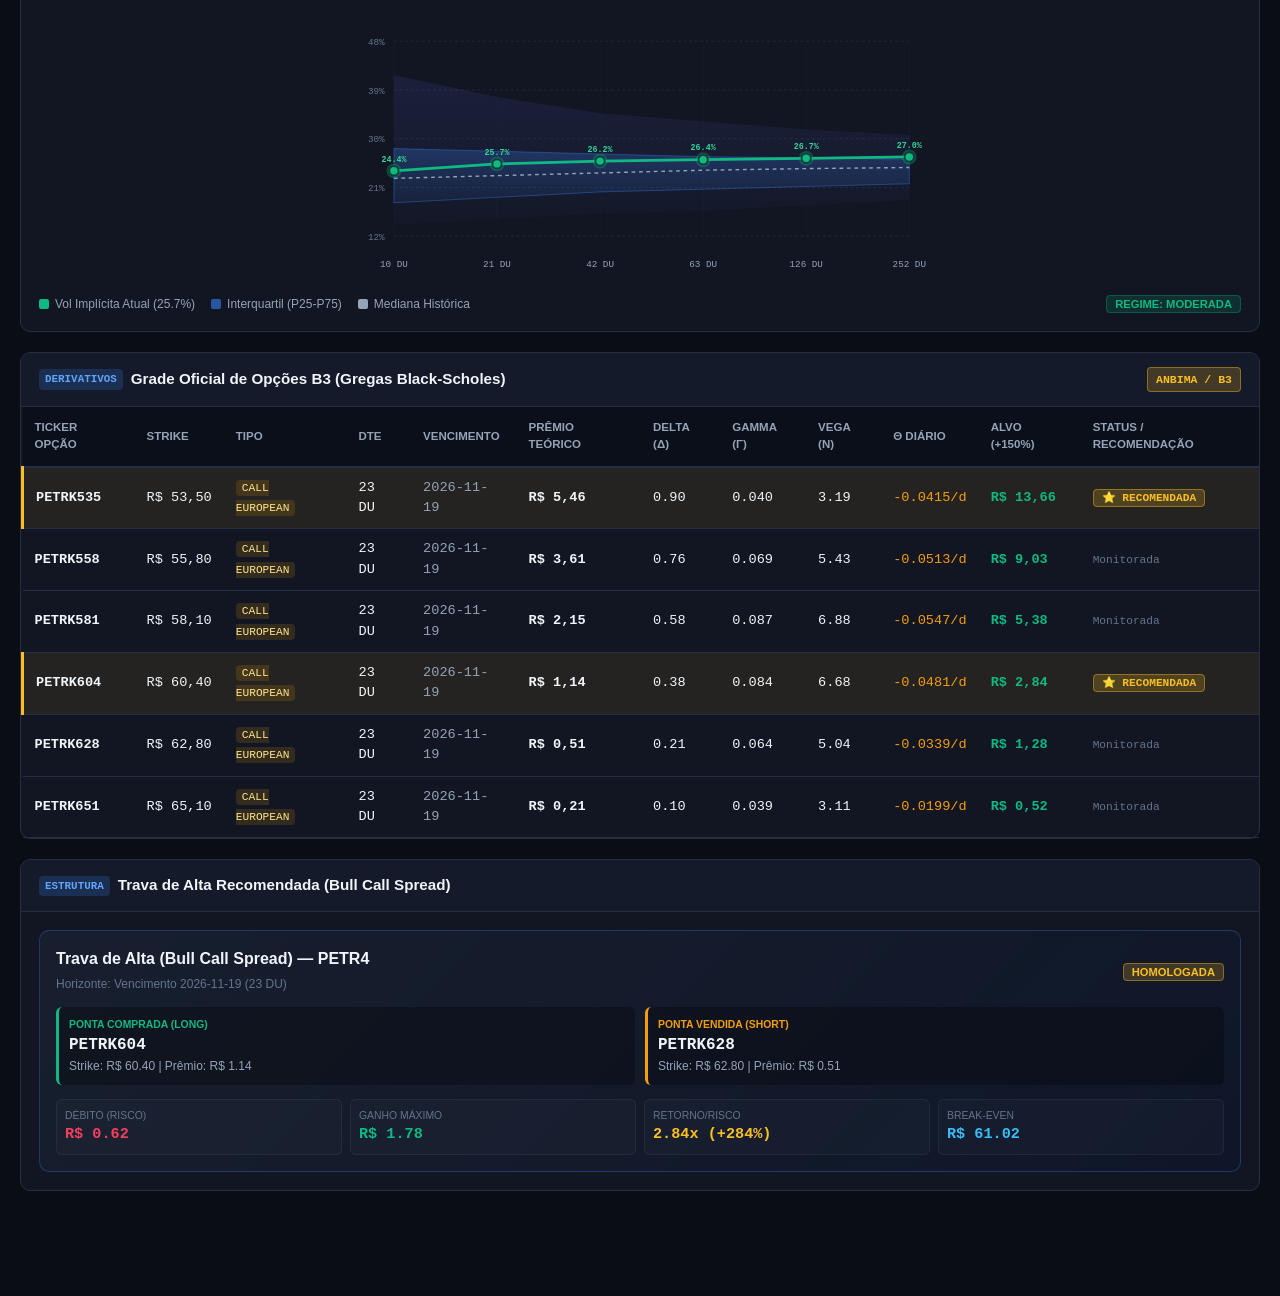
==== commit 69f041e2: "feat(frontend,pipeline): adiciona grafico candlestick diario com zona de gatilho call/put na tela 1" ====
--- a/frontend/index.html
+++ b/frontend/index.html
@@ -274,6 +274,6 @@
 
   </main>
 
-  <script src="js/app.js?v=2.9"></script>
+  <script src="js/app.js?v=3.0"></script>
 </body>
 </html>
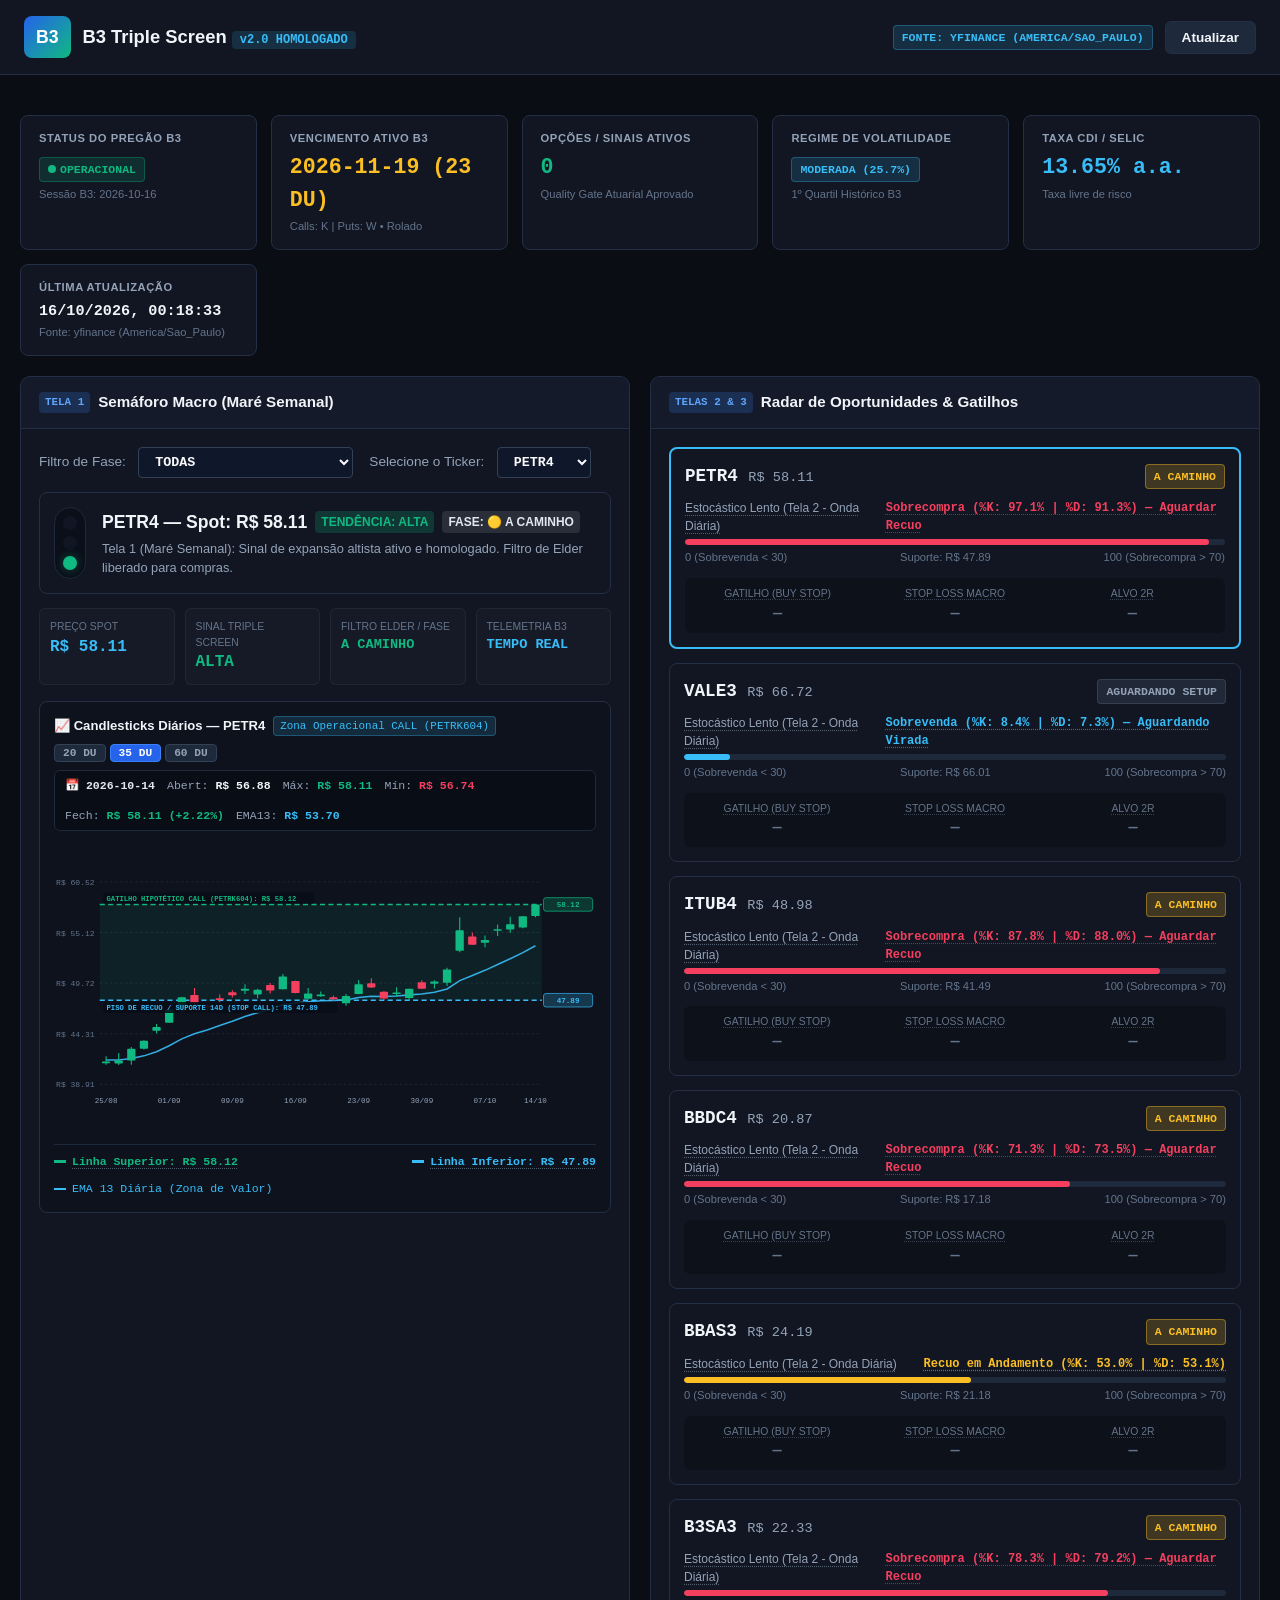
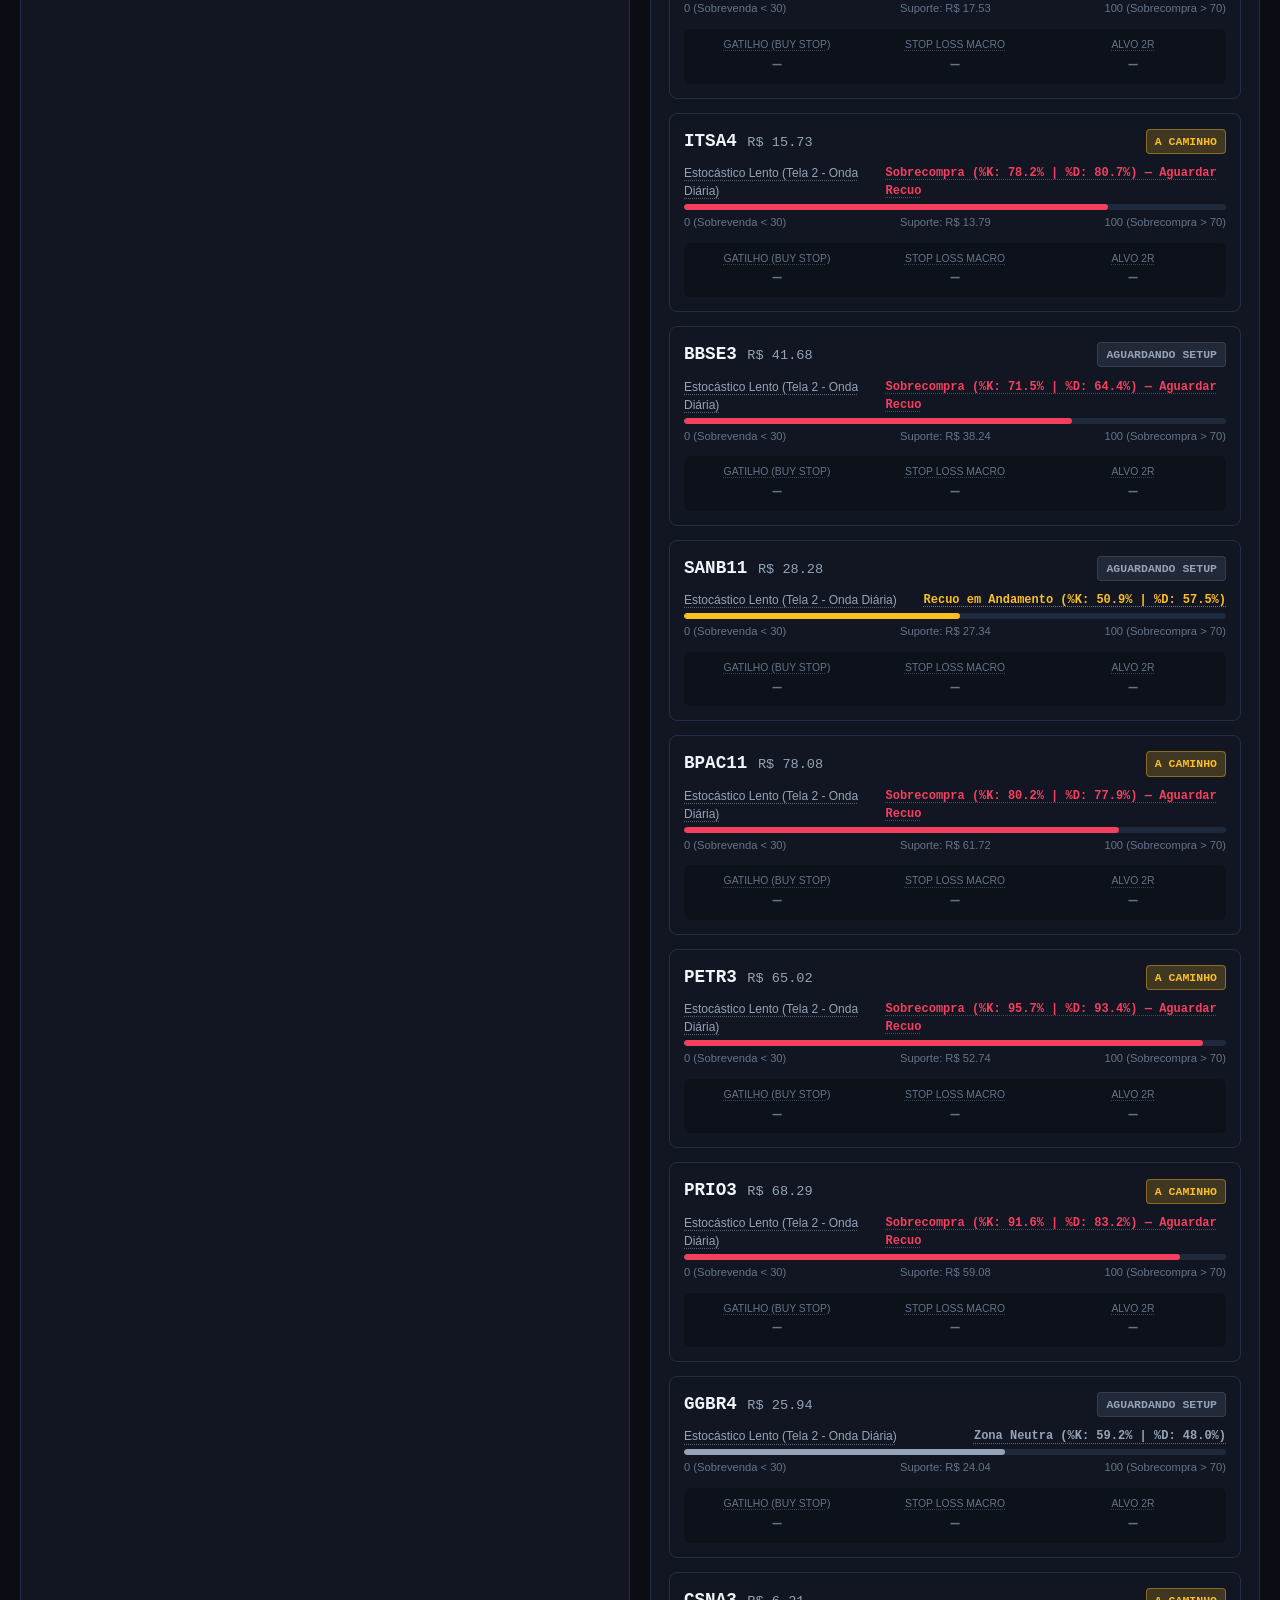
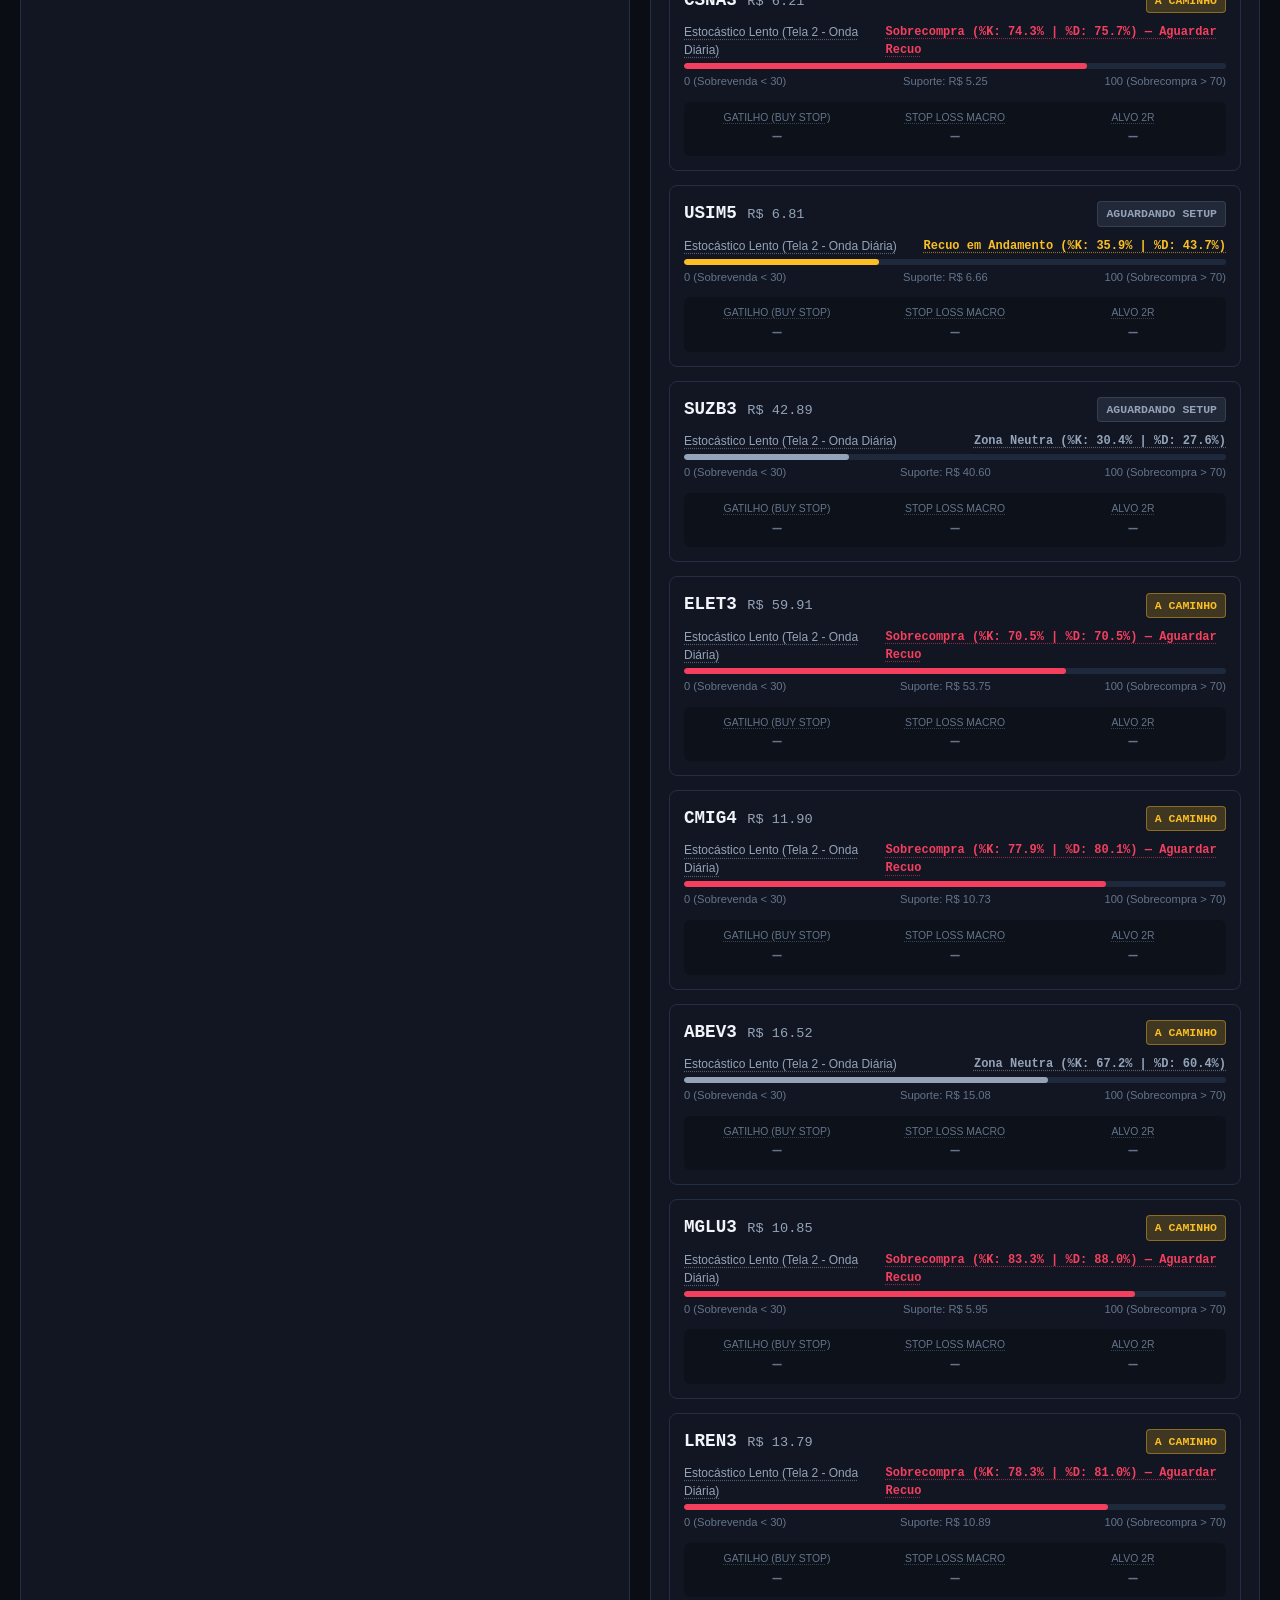
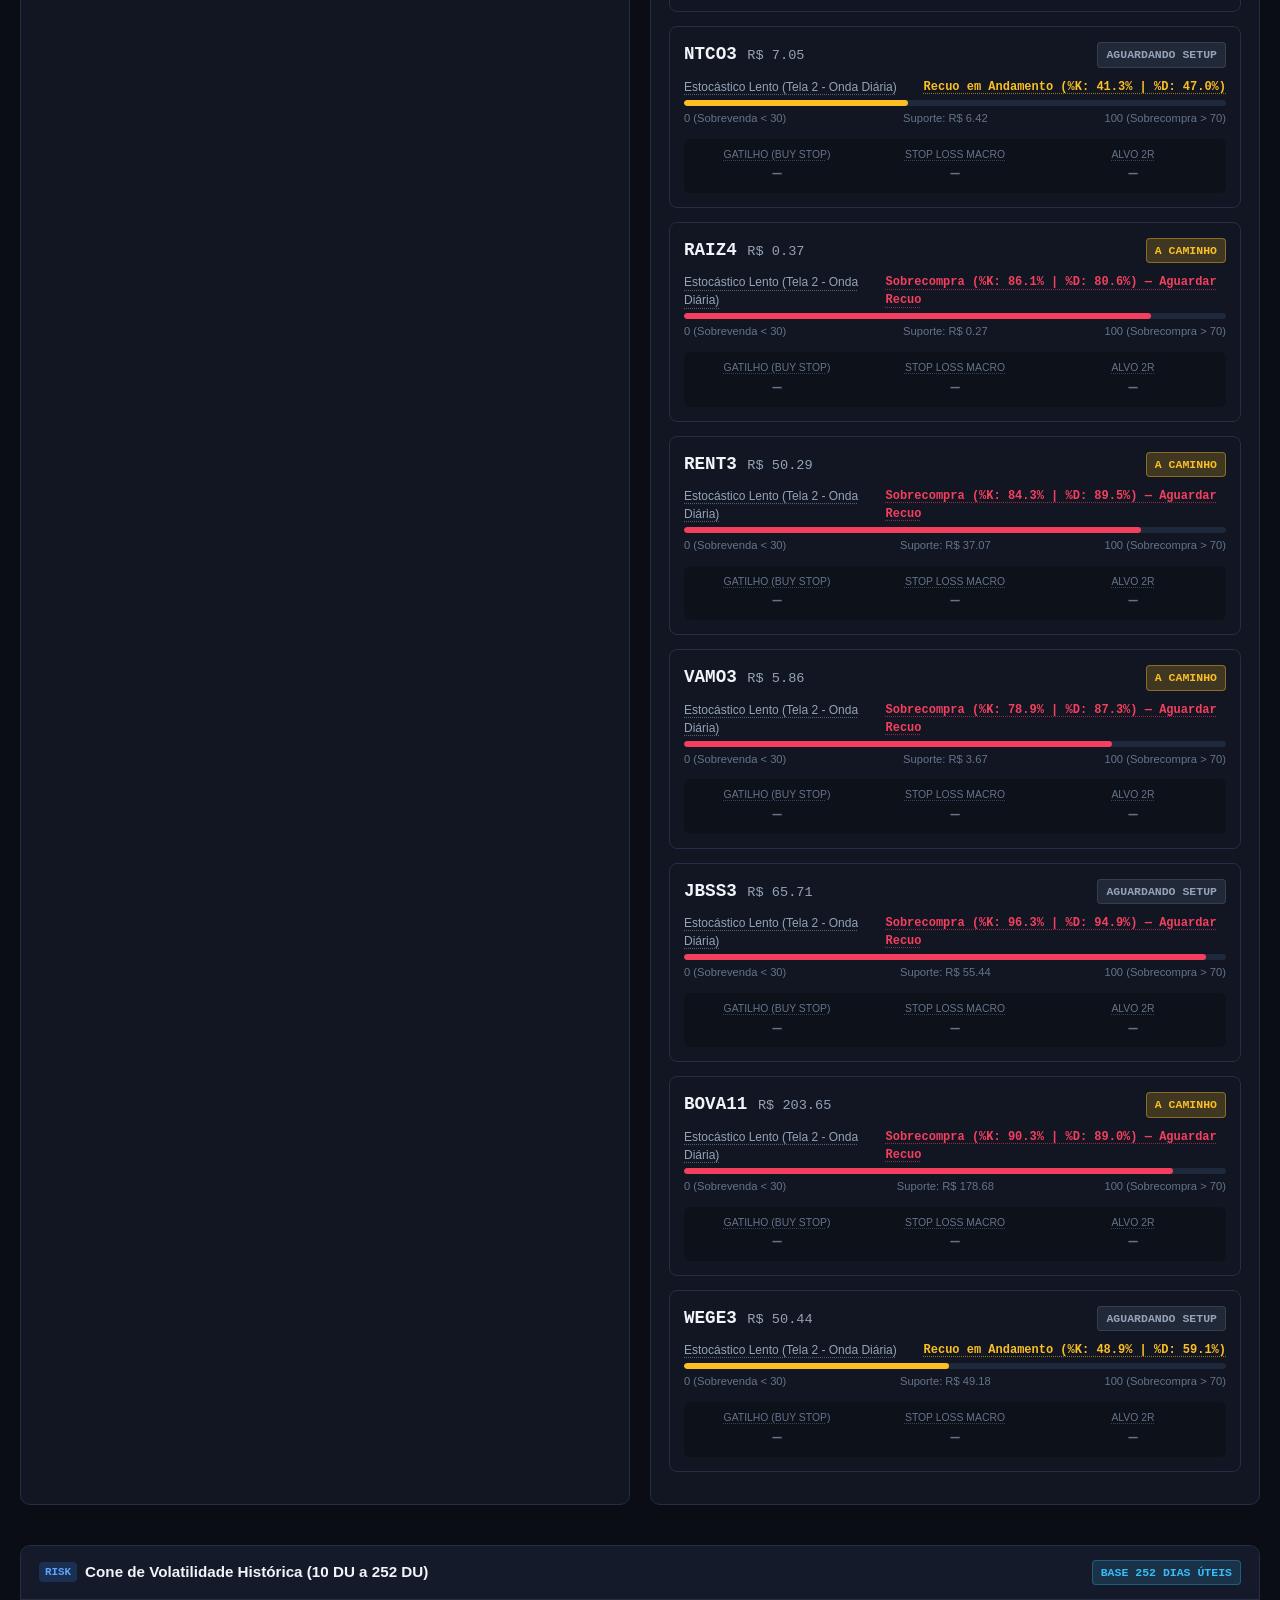
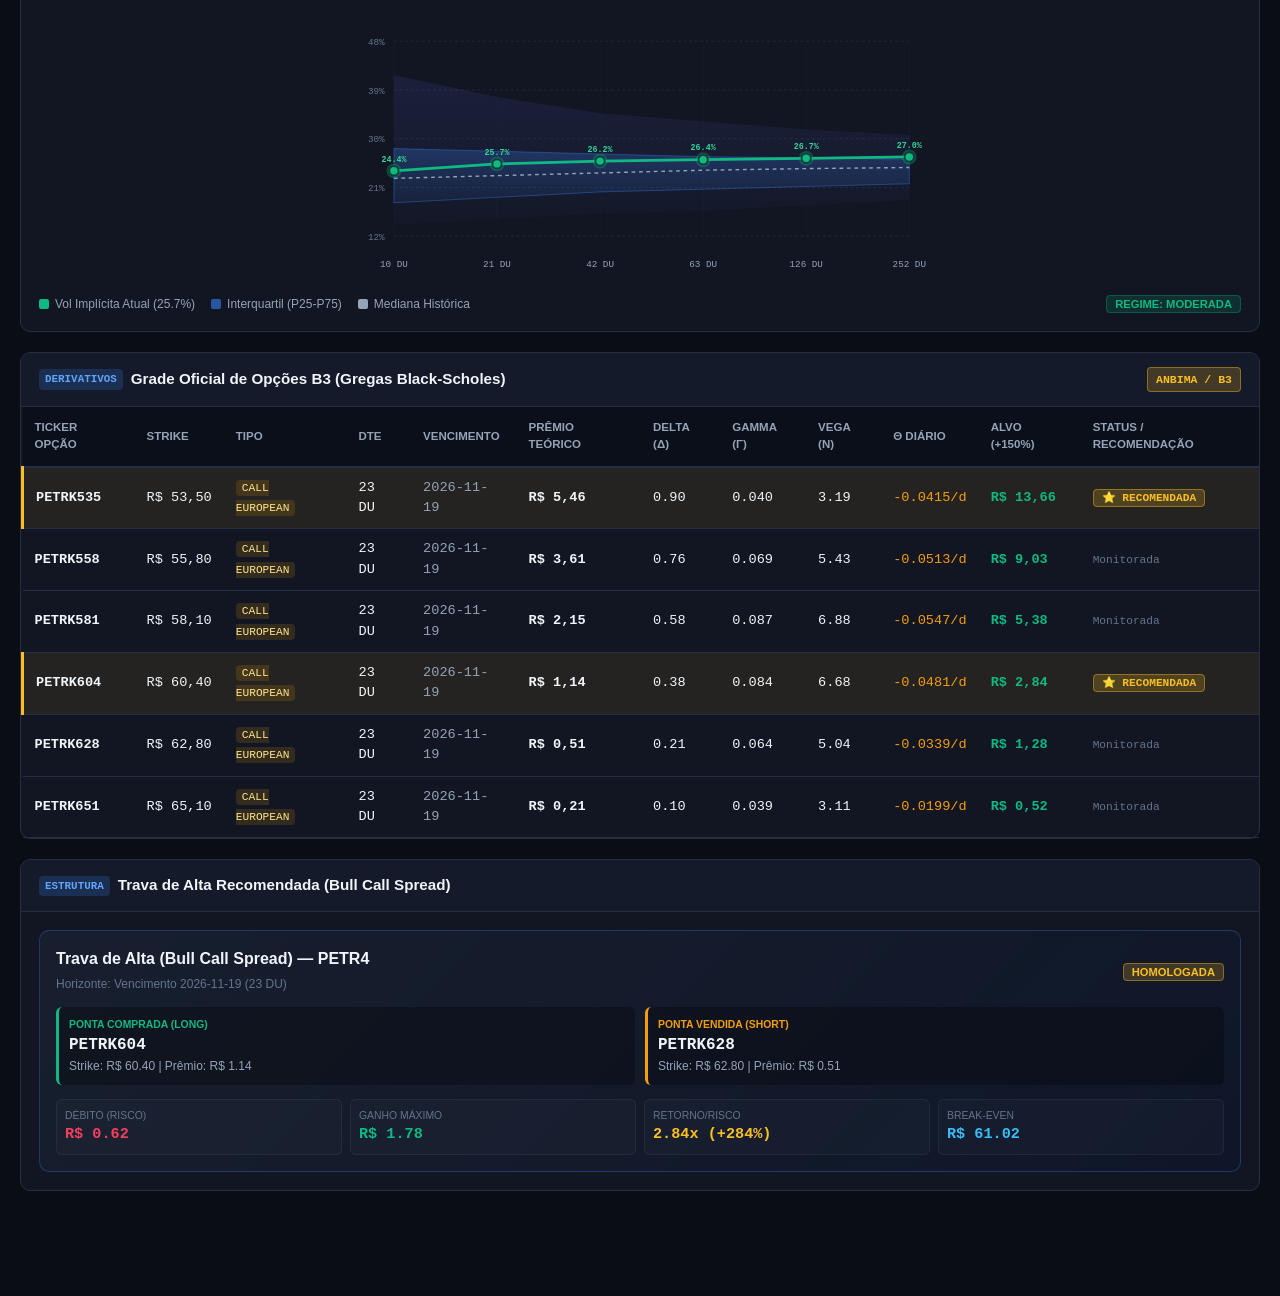
==== commit f4cf1c89: "fix(frontend): corrige colisao de datas no eixo x e enquadramento da linha superior no grafico" ====
--- a/frontend/index.html
+++ b/frontend/index.html
@@ -274,6 +274,6 @@
 
   </main>
 
-  <script src="js/app.js?v=3.0"></script>
+  <script src="js/app.js?v=3.1"></script>
 </body>
 </html>
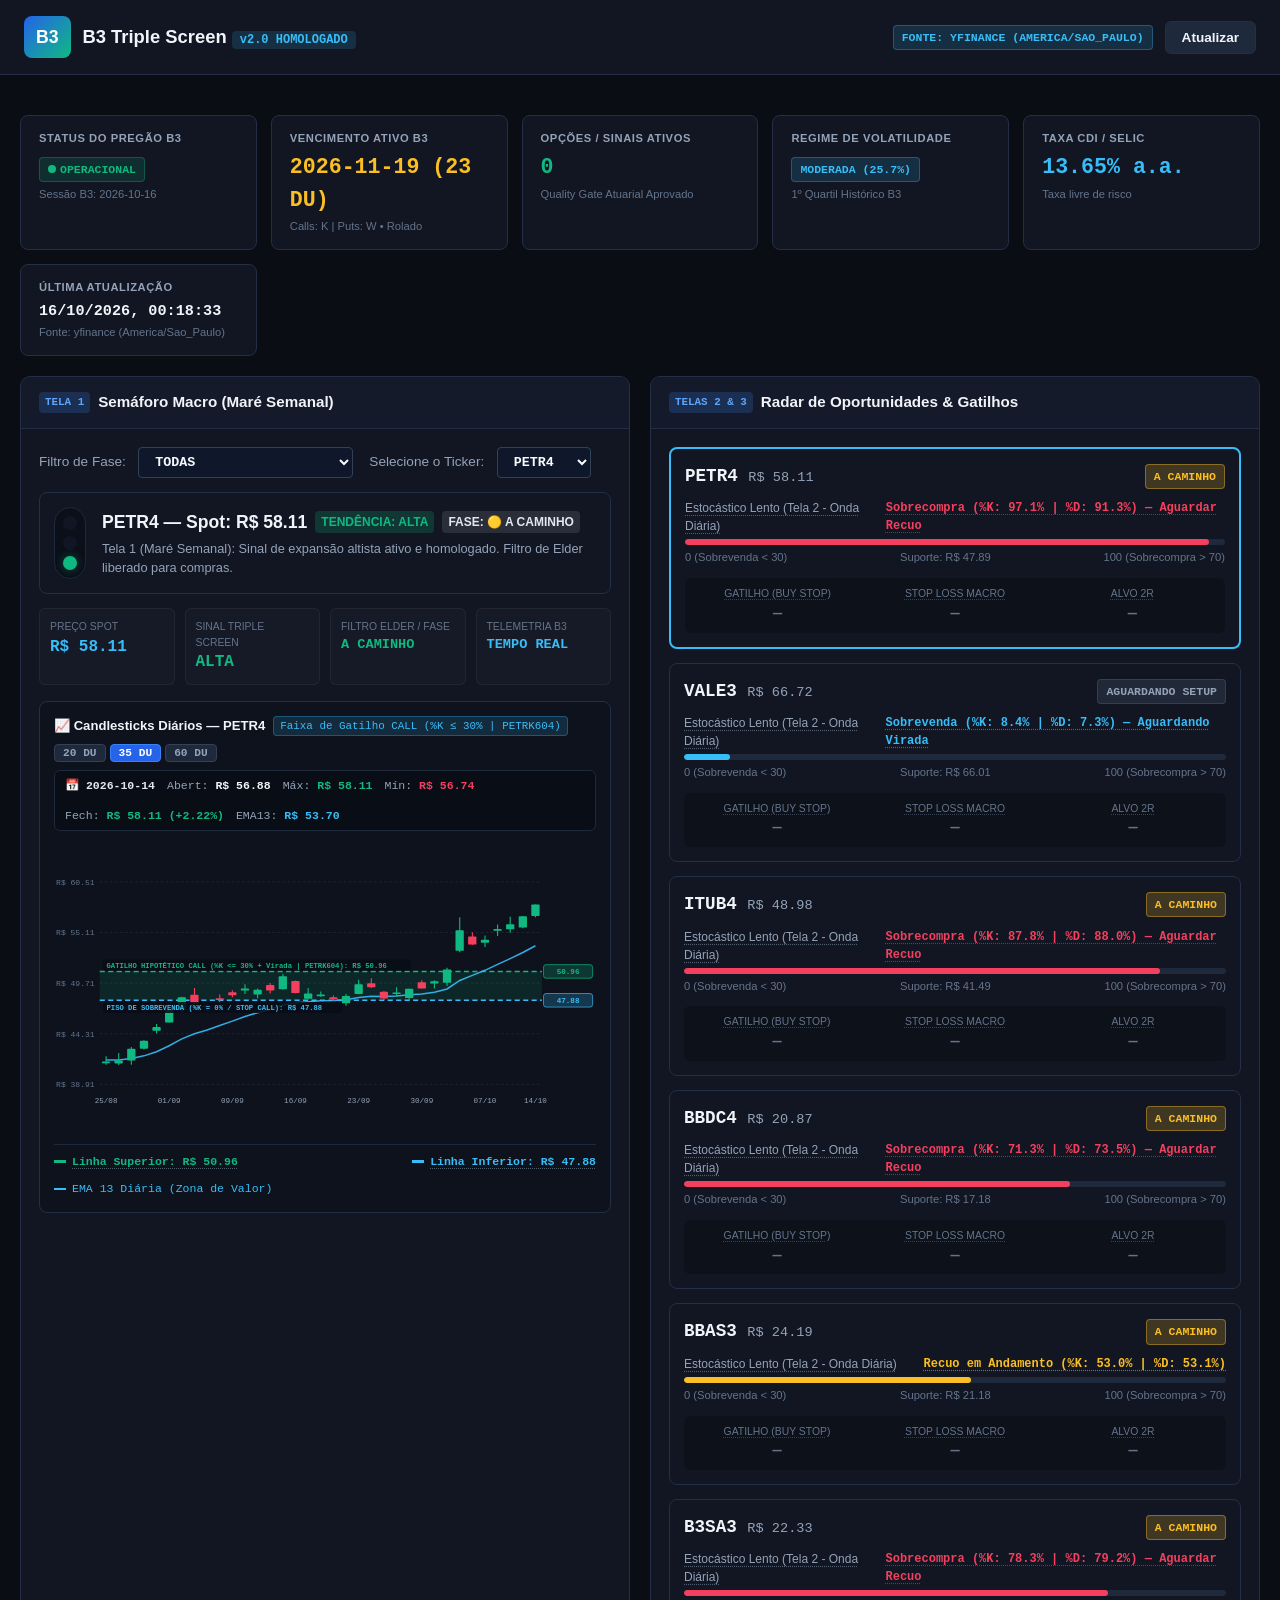
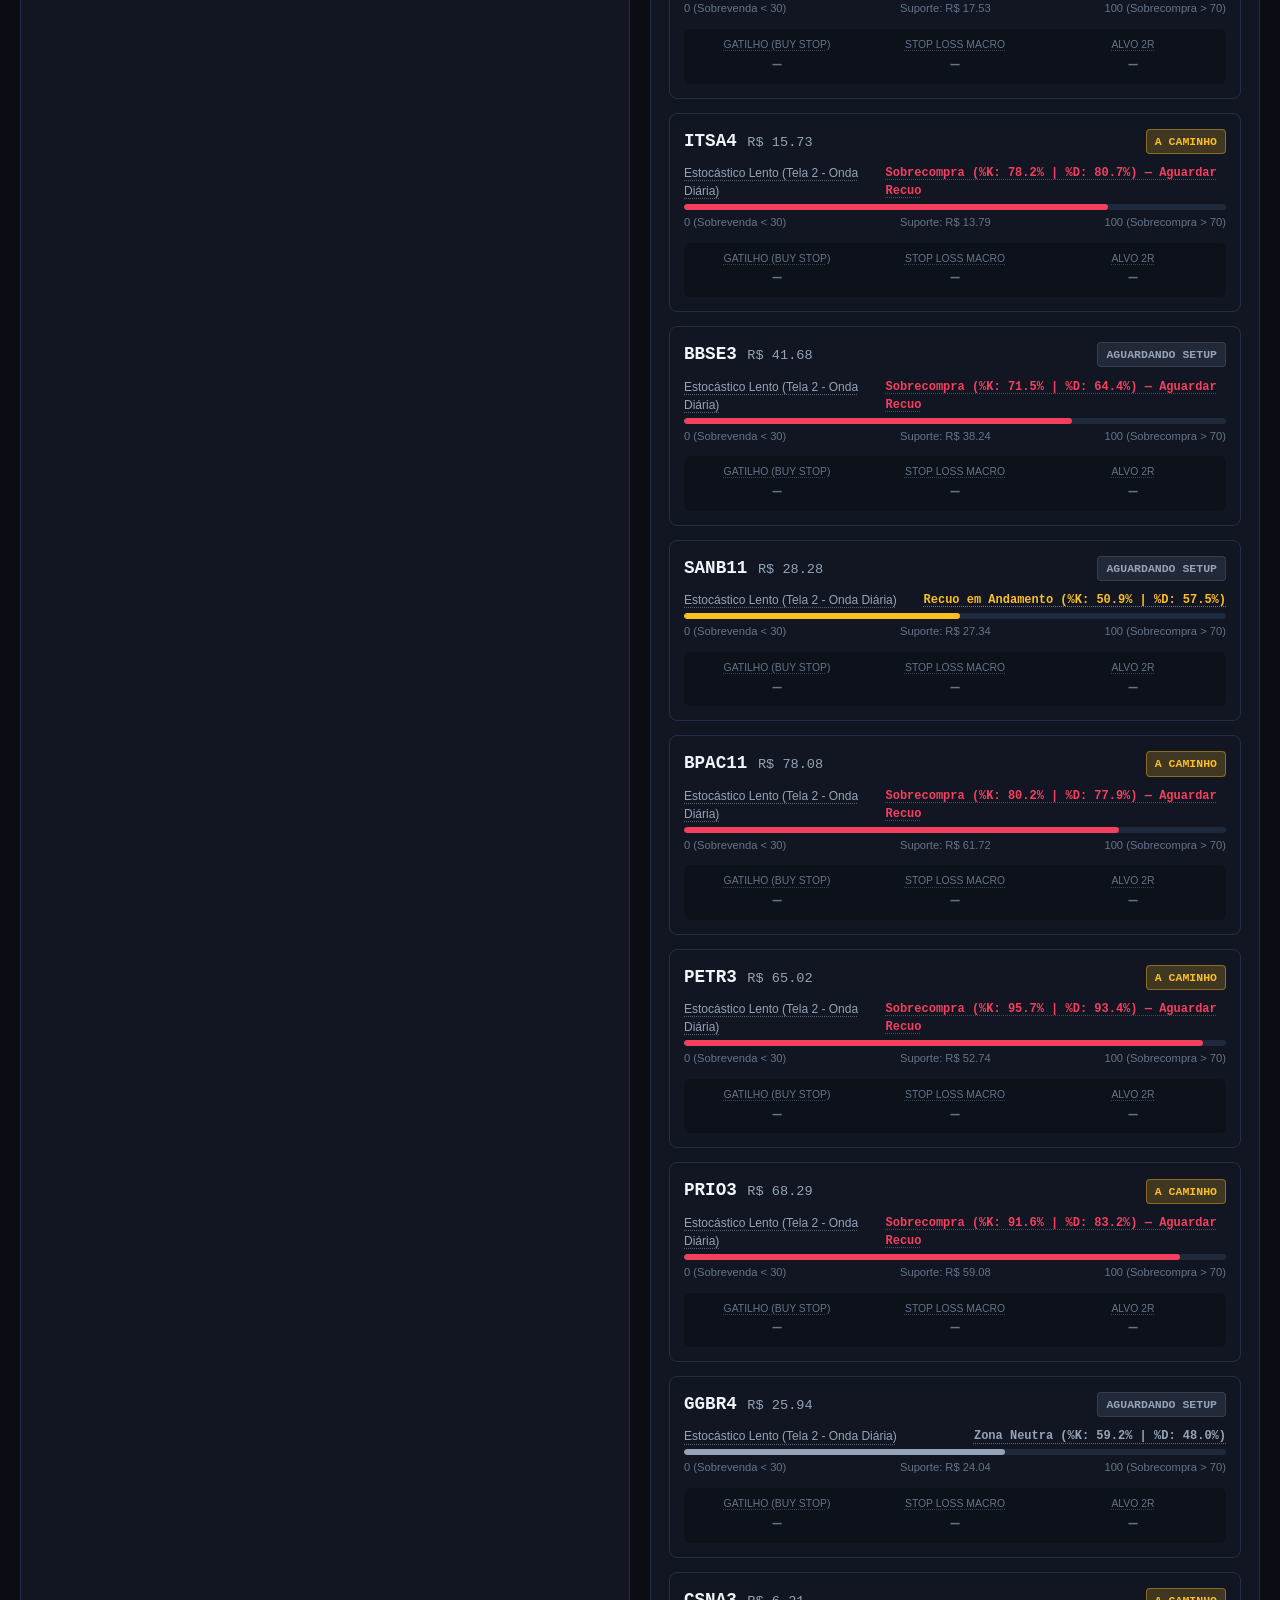
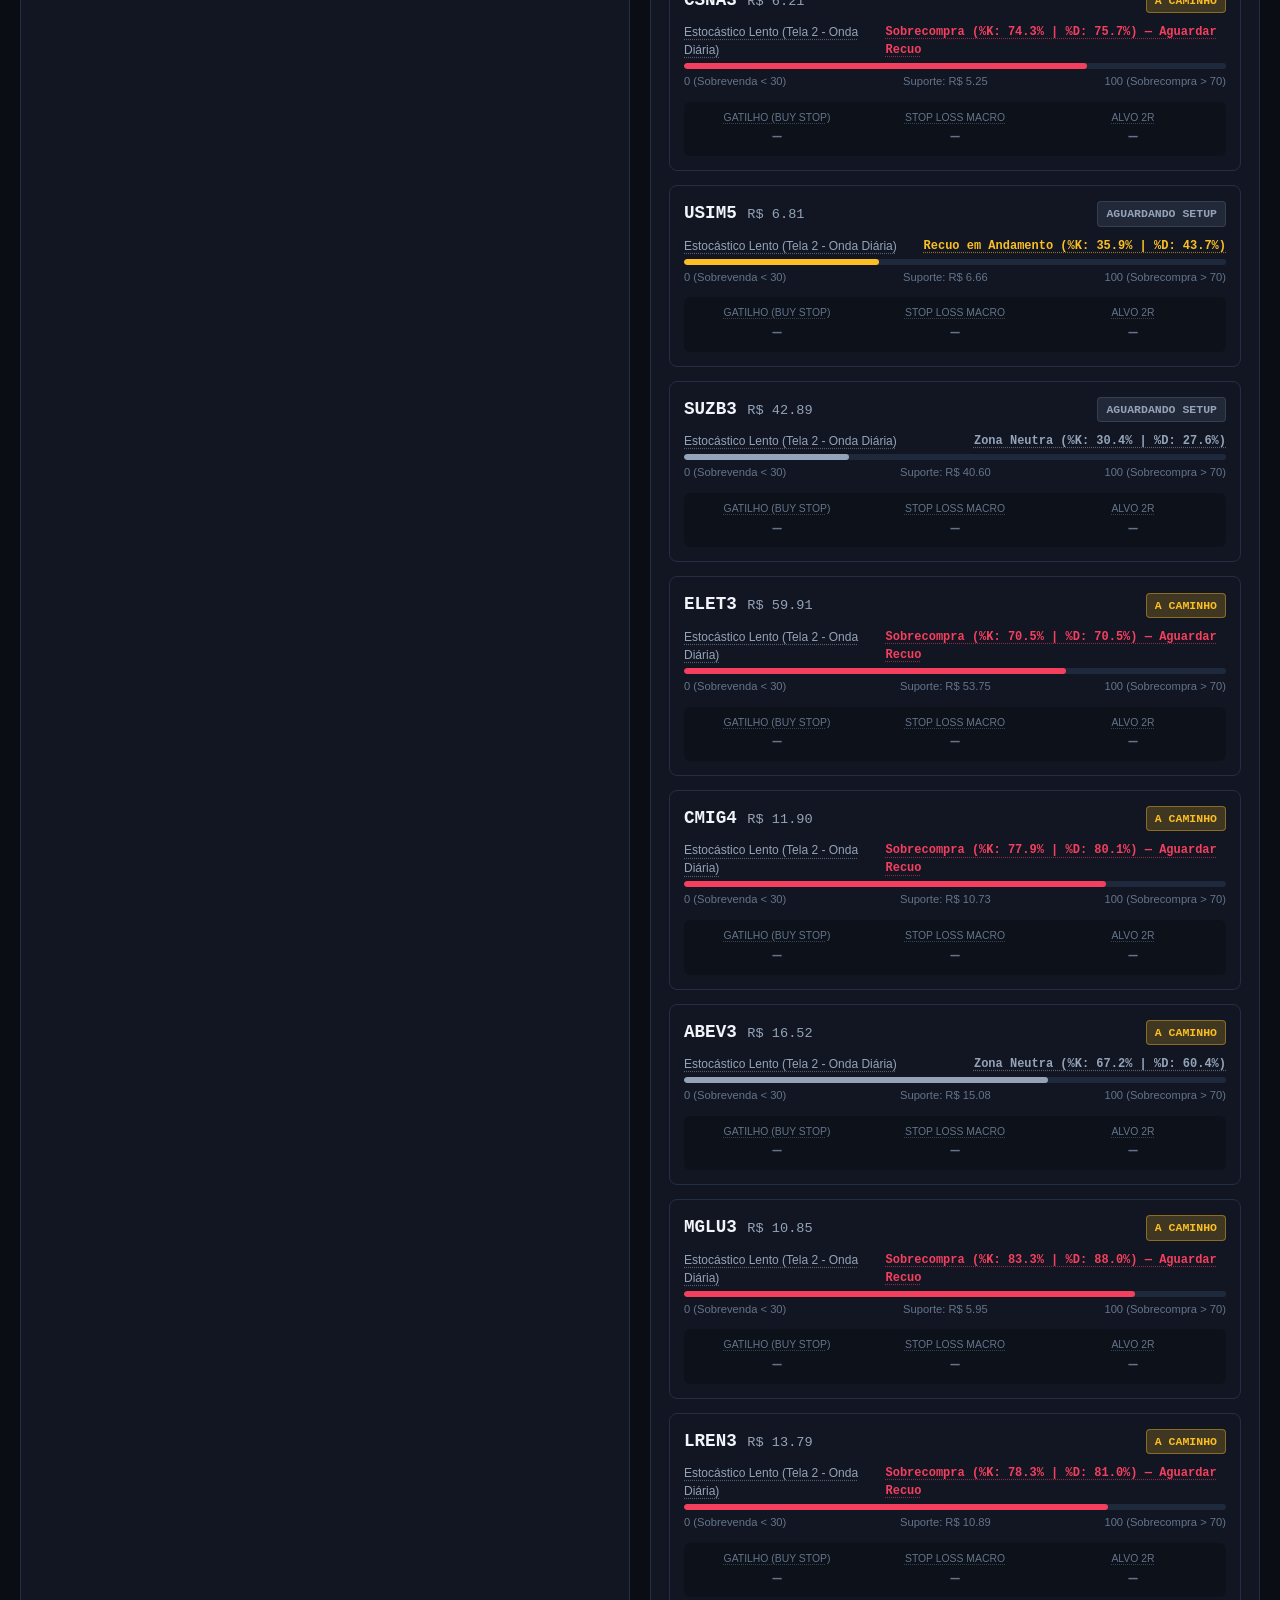
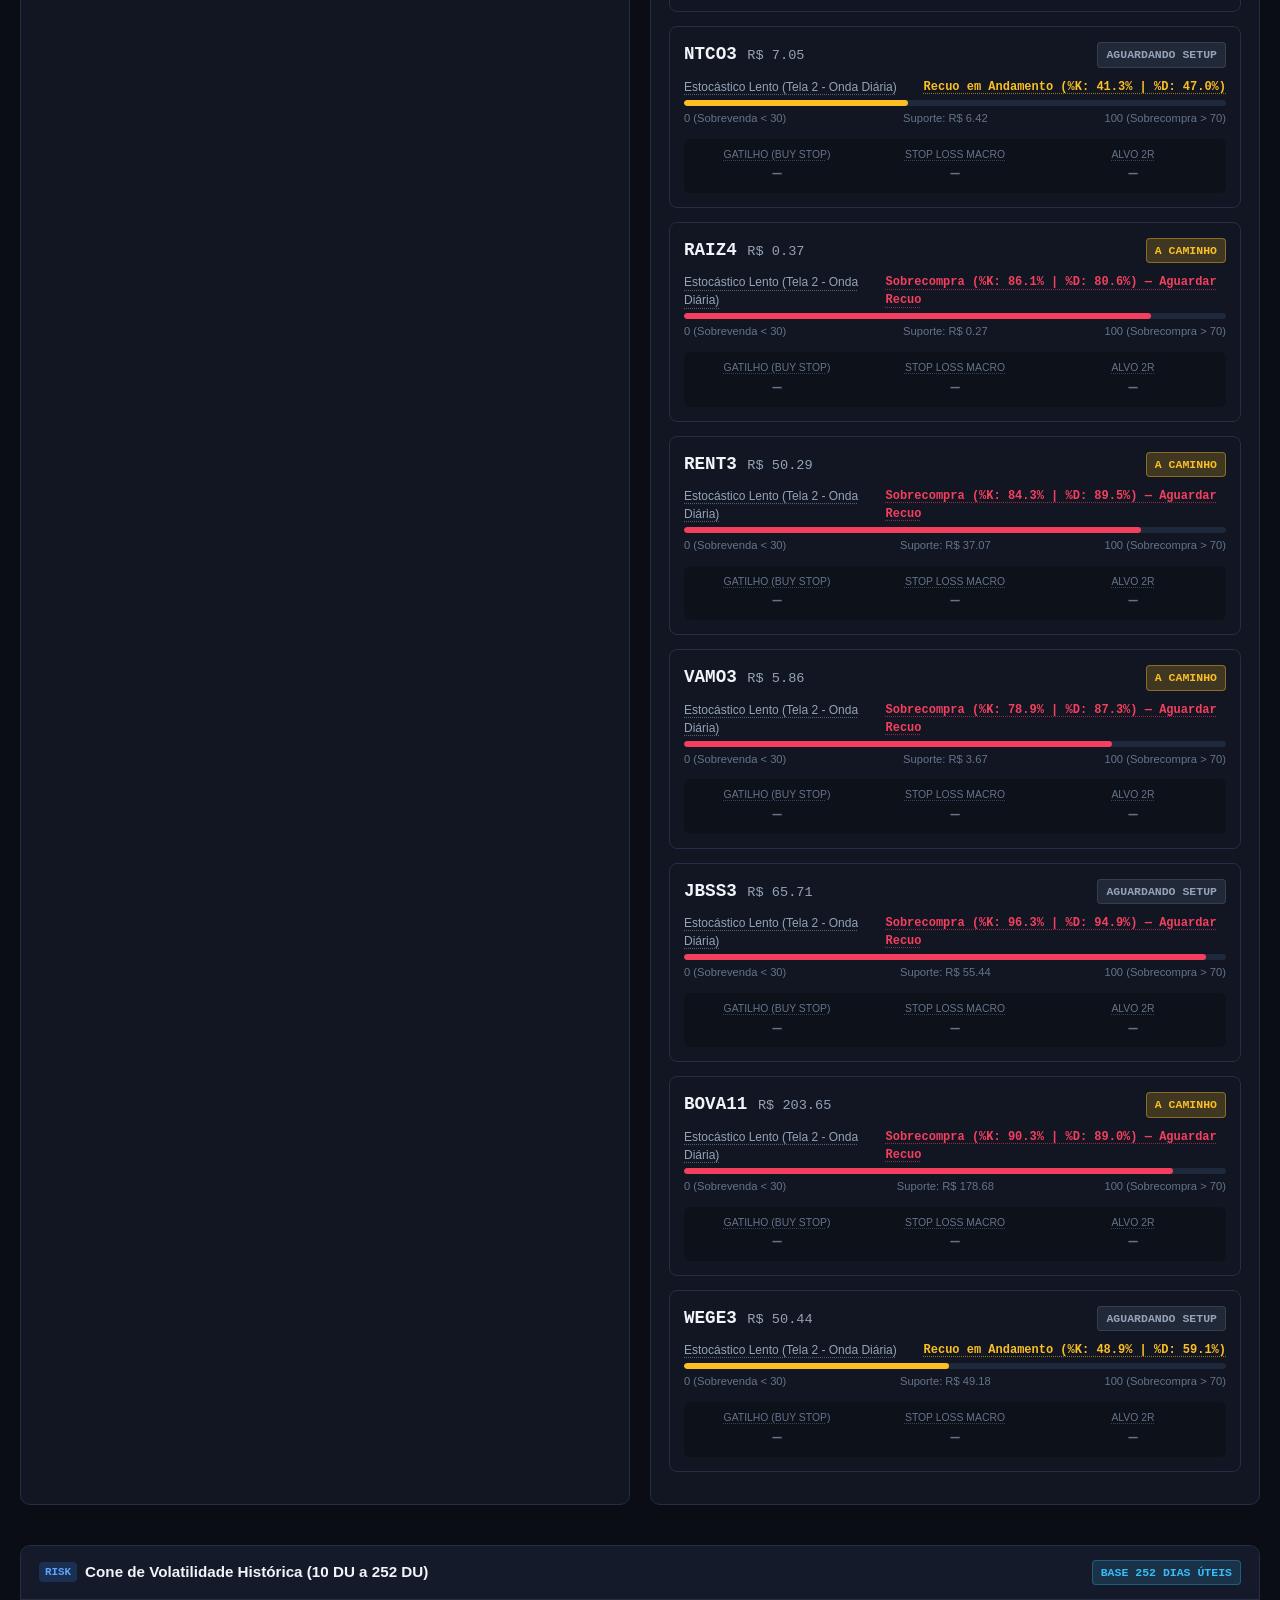
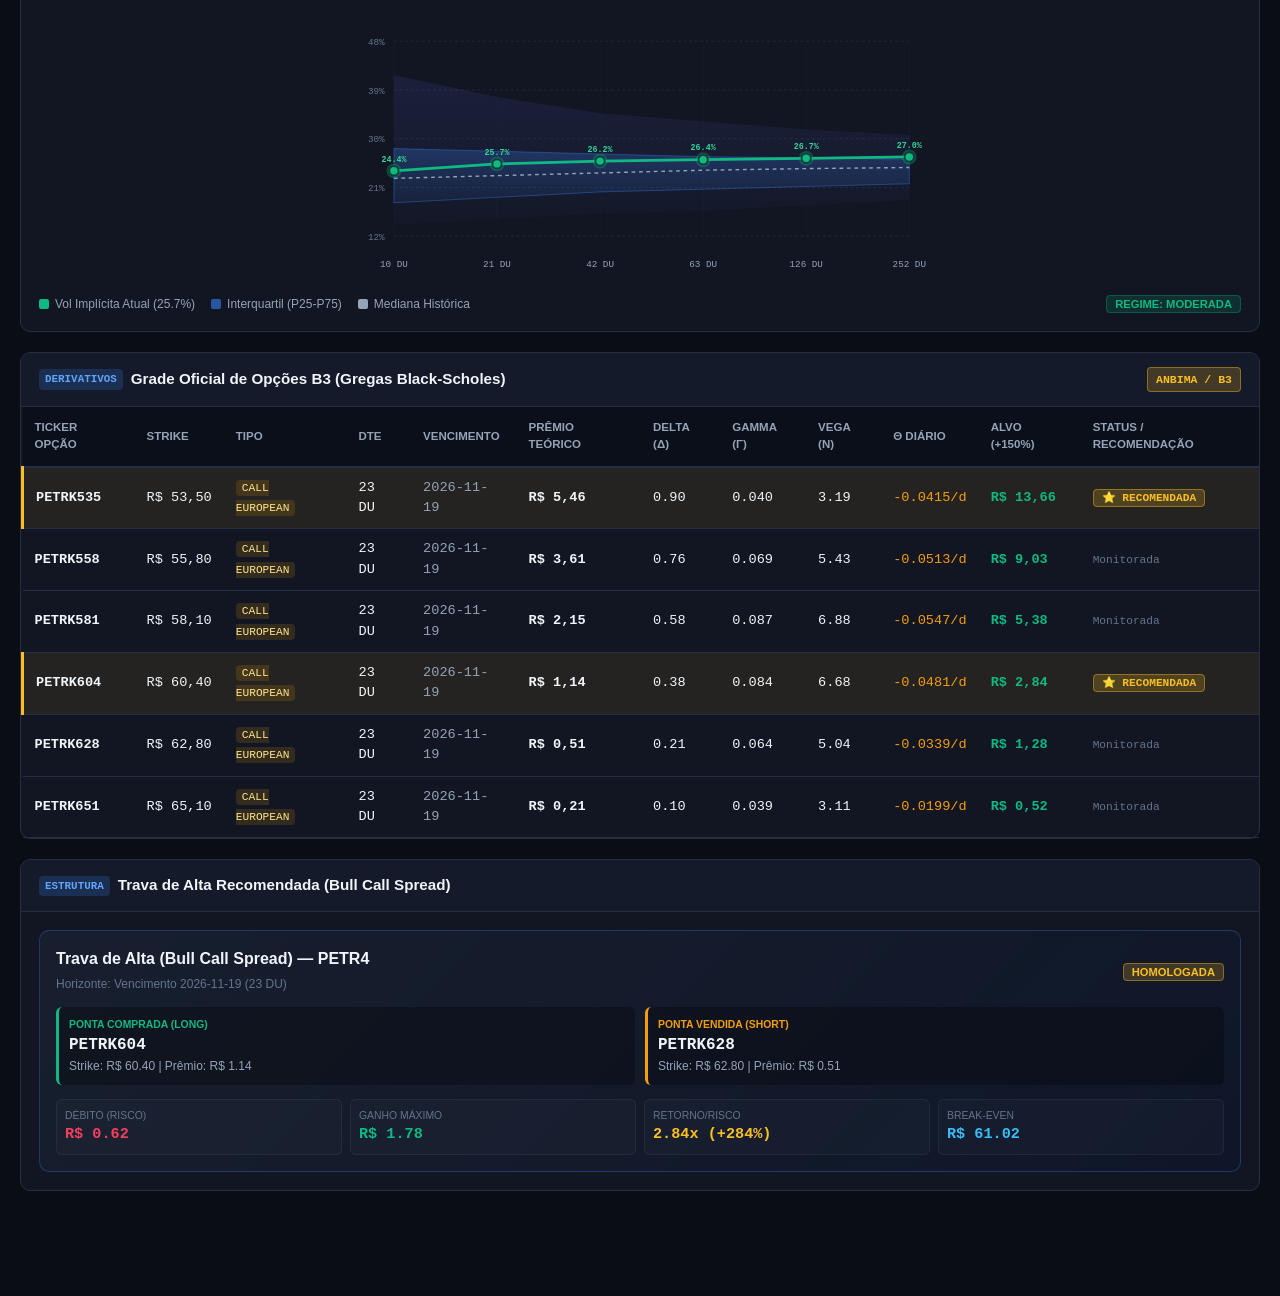
==== commit e7858c31: "fix(frontend): alinha faixa de gatilho paralelo aos limiares exatos de %K <= 30% (CALL) e %K >= 70% " ====
--- a/frontend/index.html
+++ b/frontend/index.html
@@ -274,6 +274,6 @@
 
   </main>
 
-  <script src="js/app.js?v=3.1"></script>
+  <script src="js/app.js?v=3.2"></script>
 </body>
 </html>
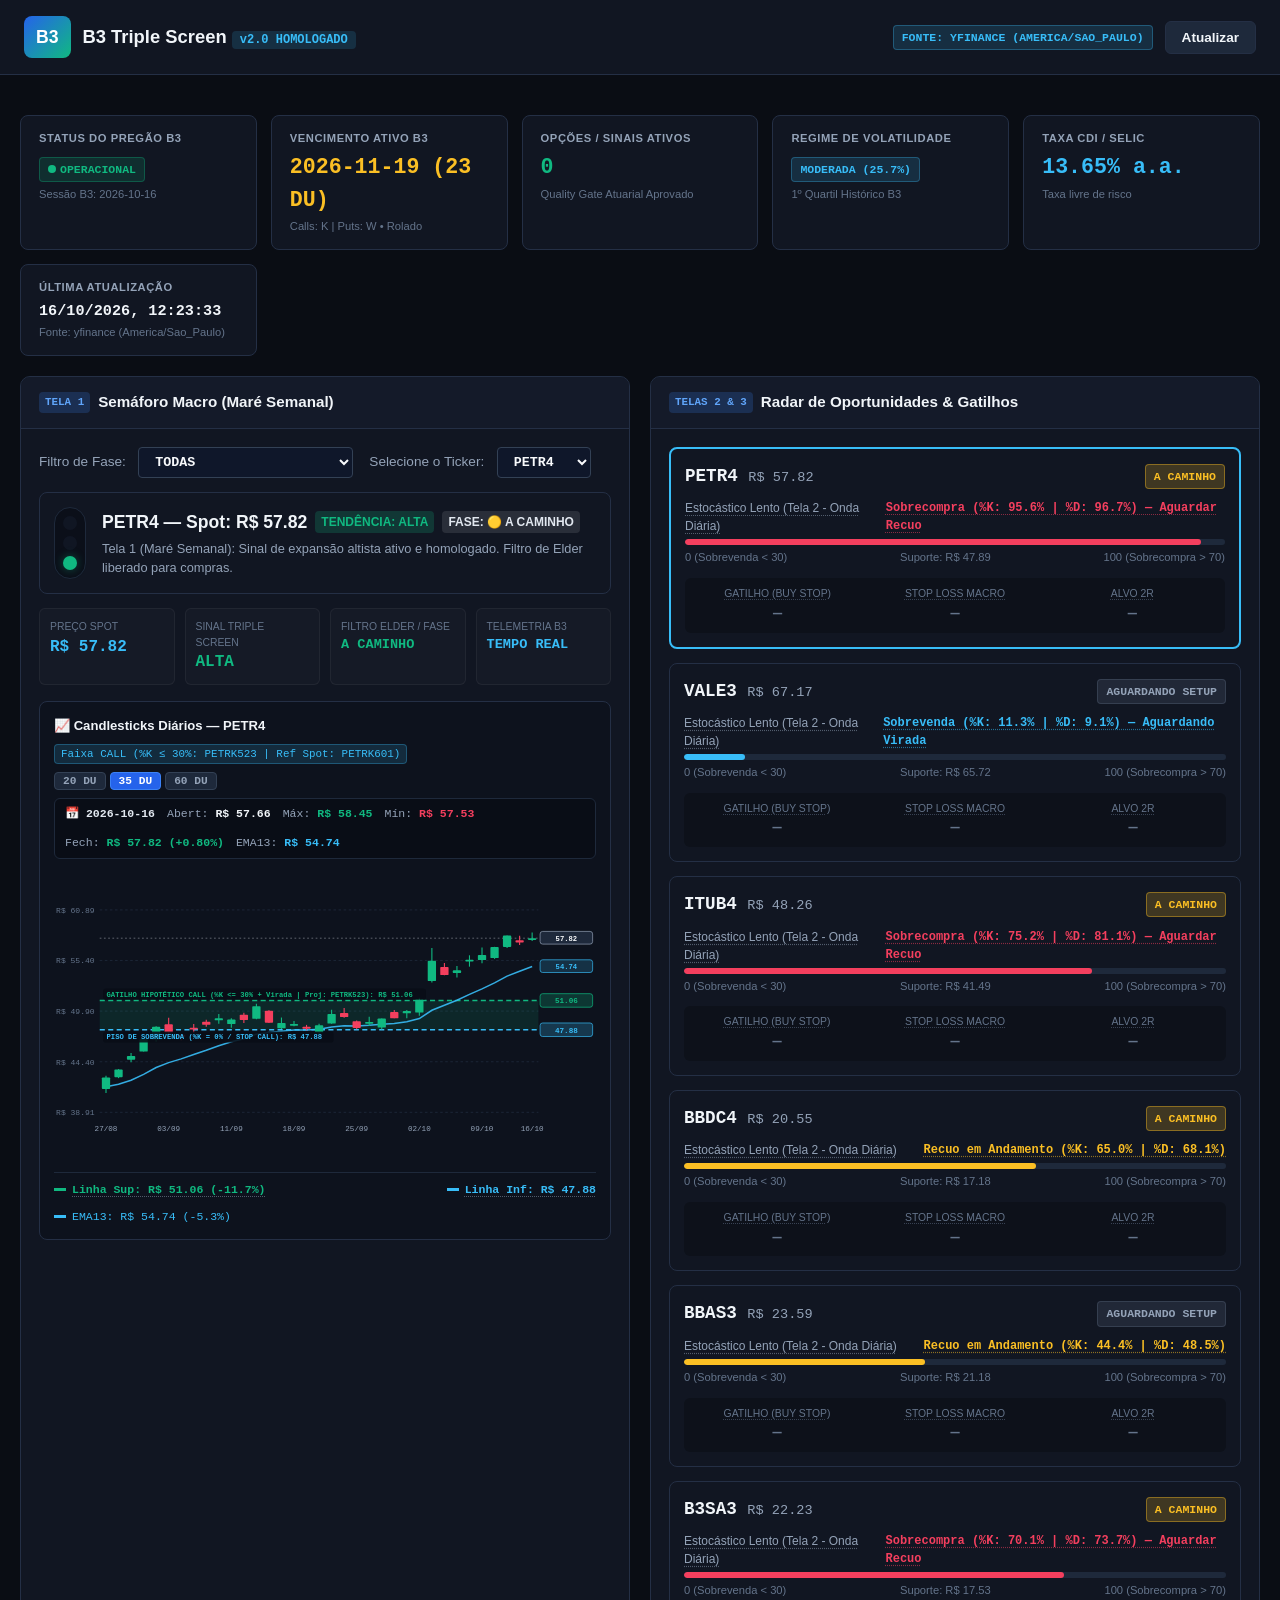
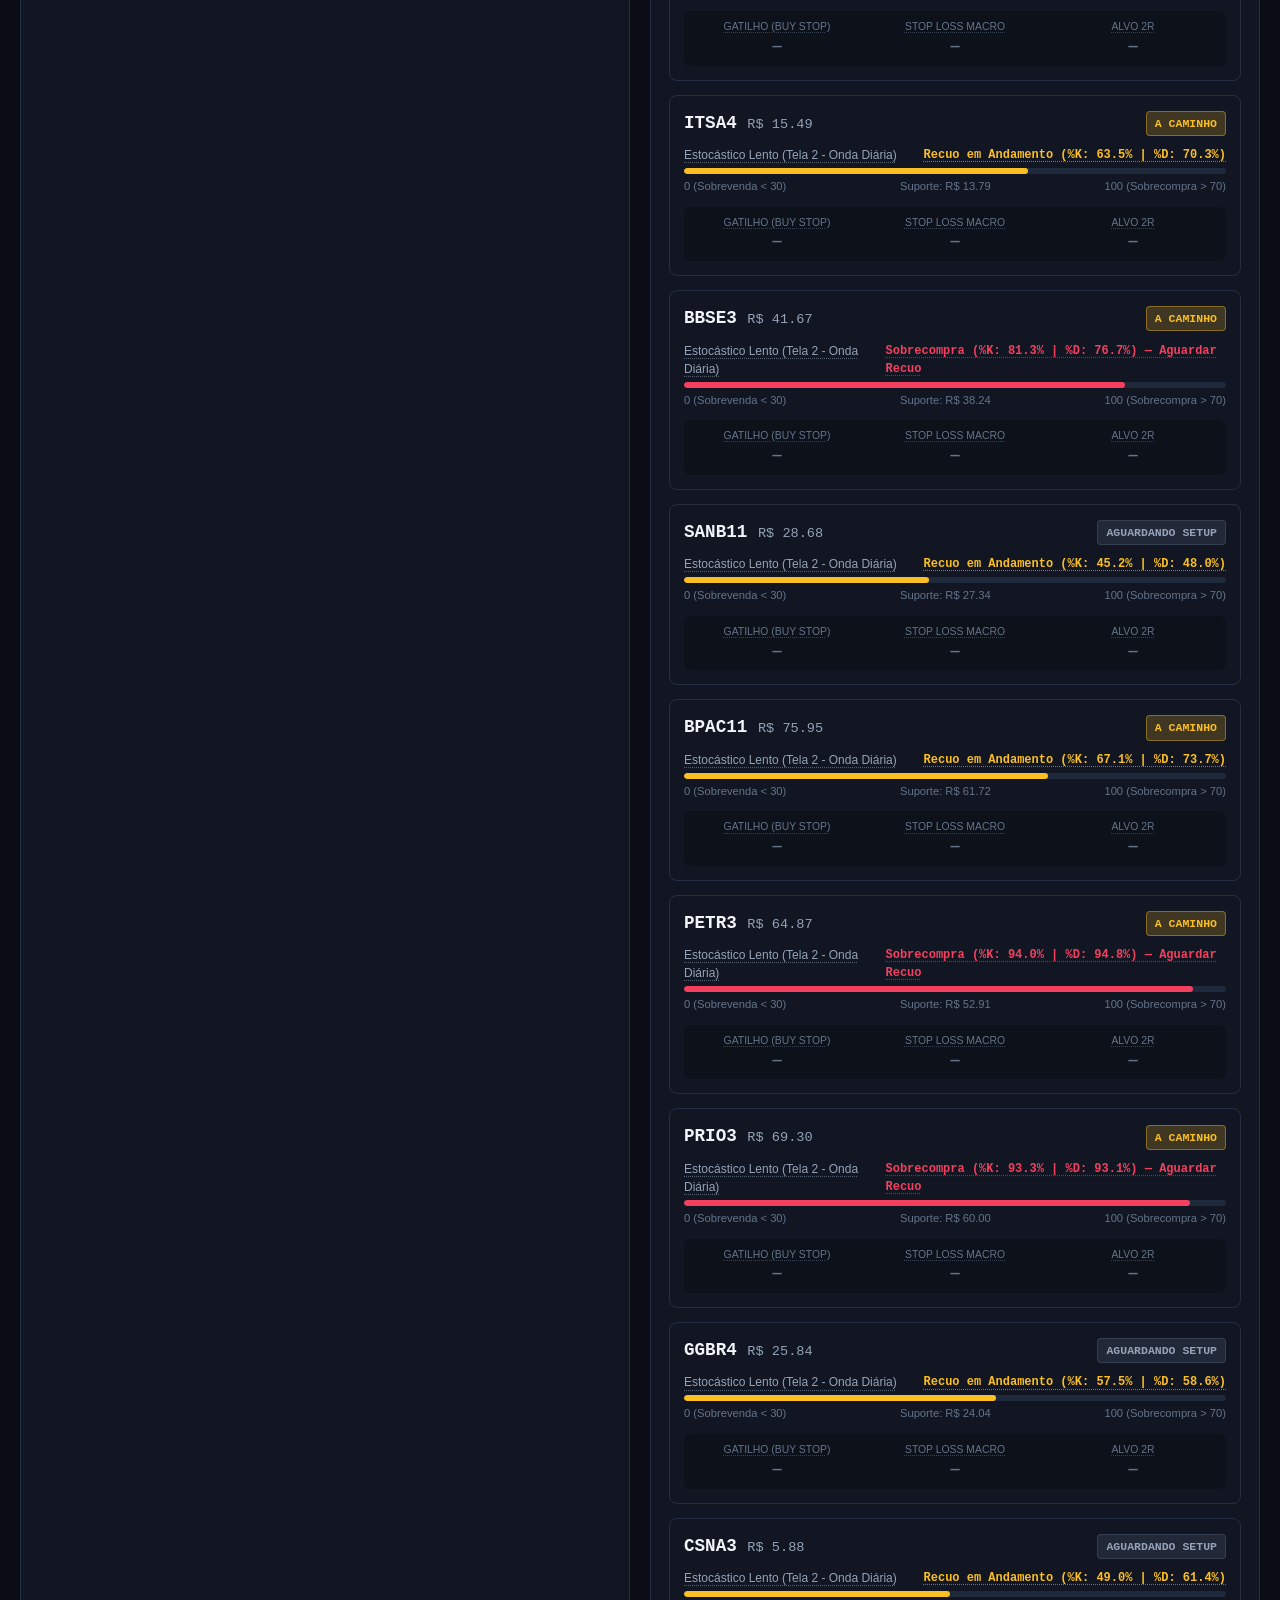
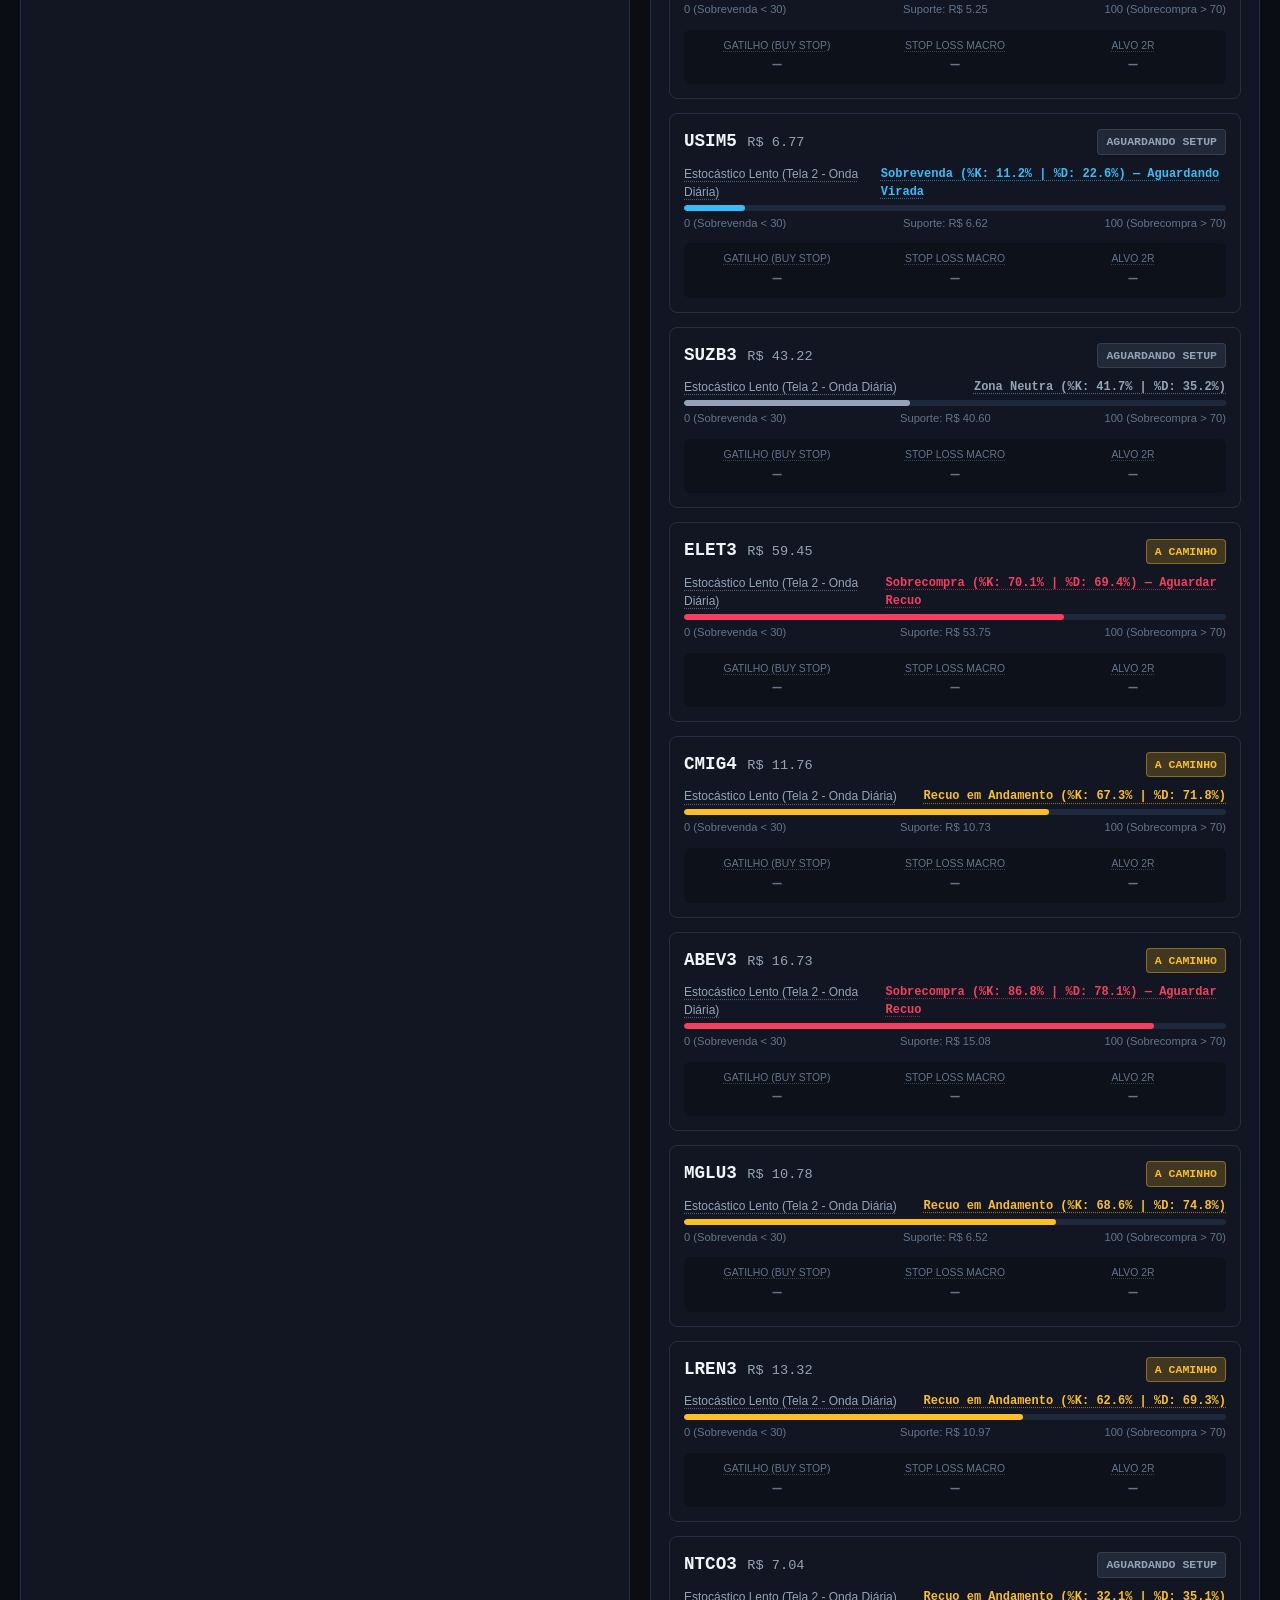
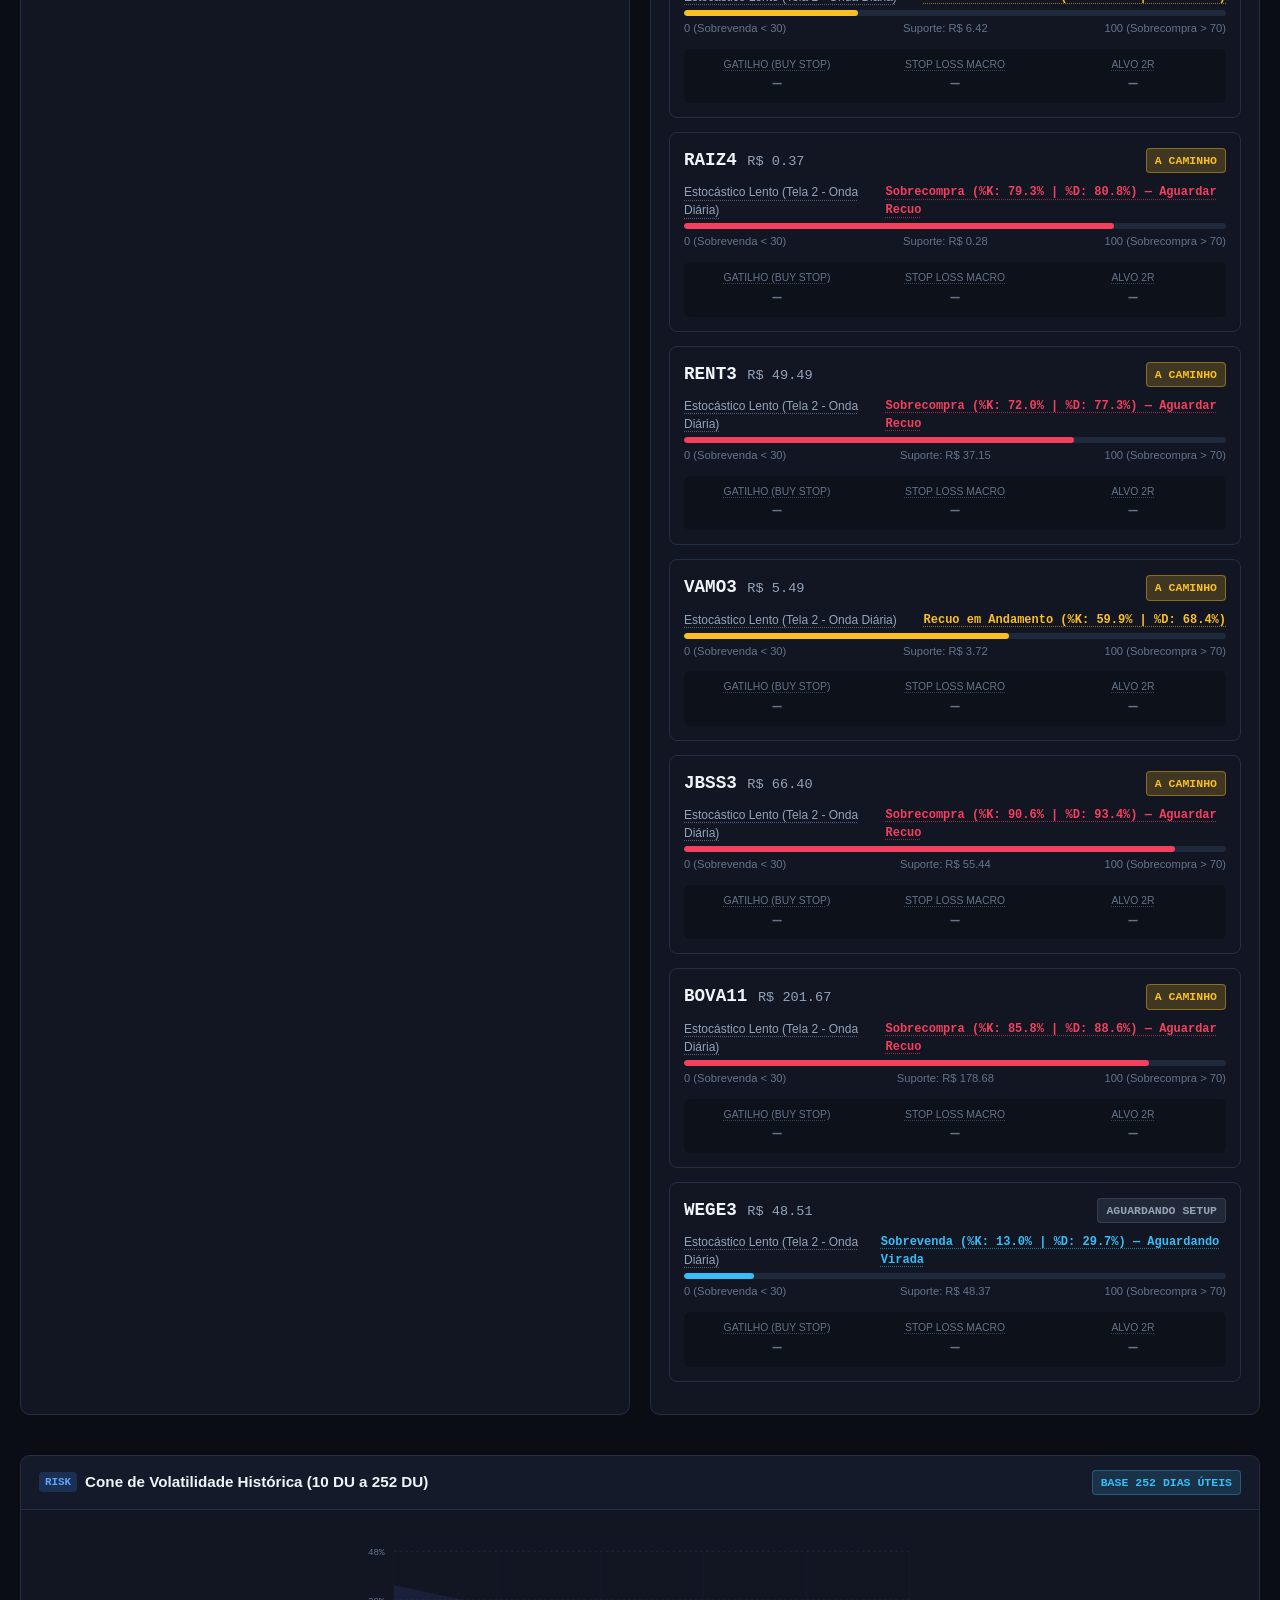
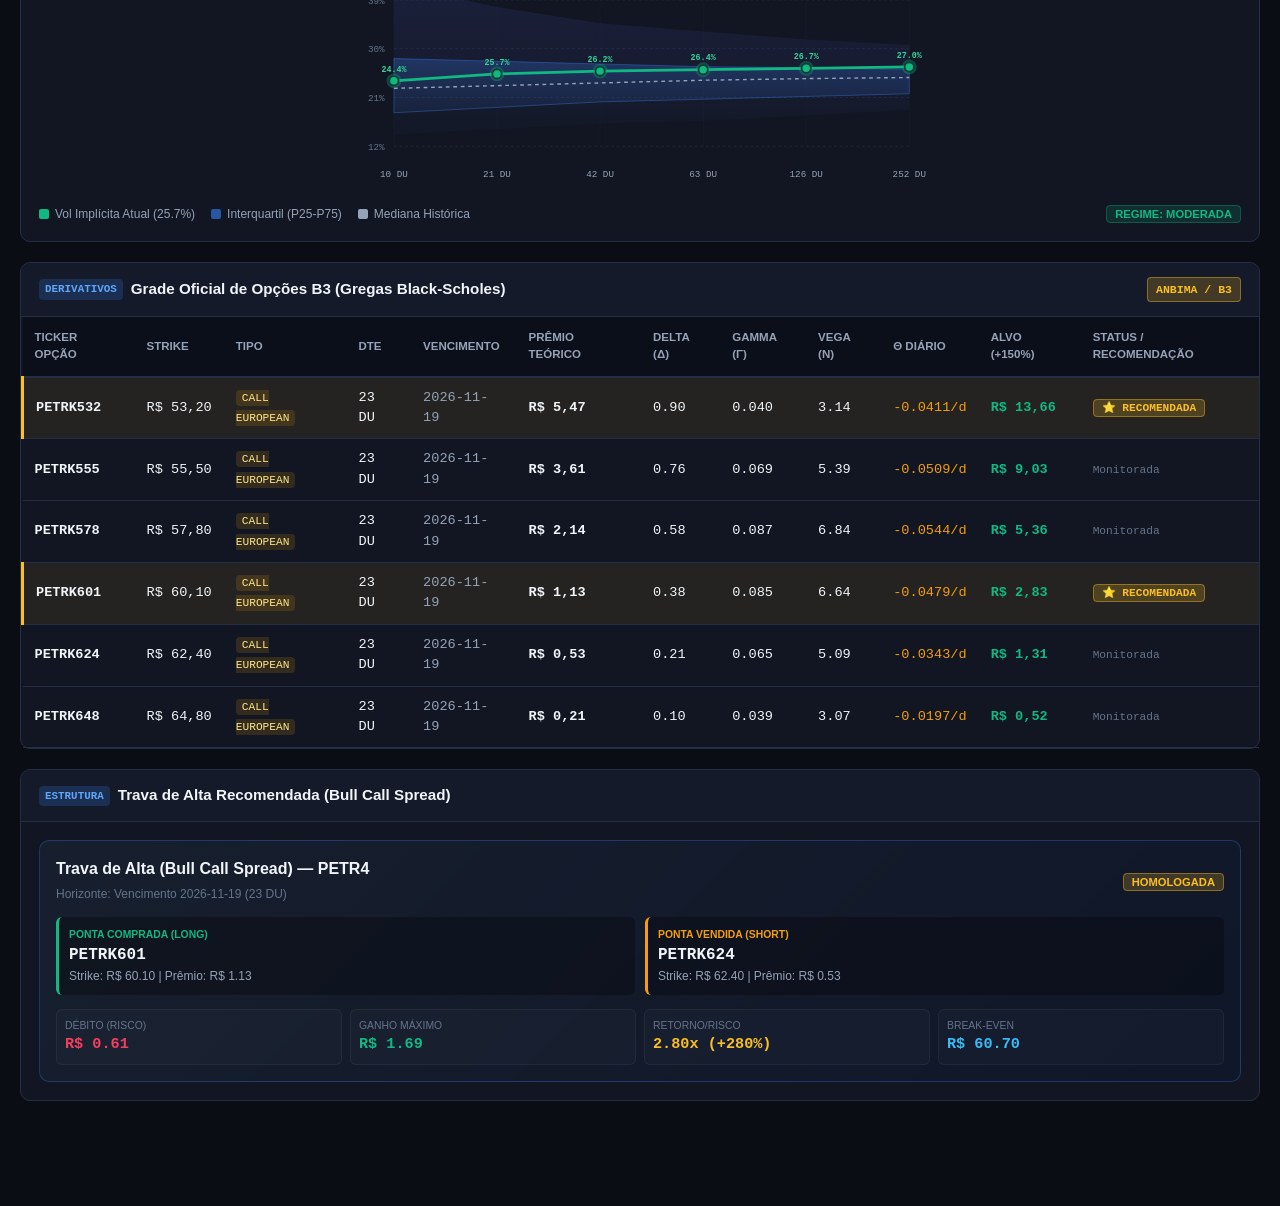
==== commit 053caaa4: "feat(frontend,cron): aplica 3 refinamentos no grafico candlestick e reduz intervalo de atualizacao" ====
--- a/frontend/index.html
+++ b/frontend/index.html
@@ -274,6 +274,6 @@
 
   </main>
 
-  <script src="js/app.js?v=3.2"></script>
+  <script src="js/app.js?v=3.3"></script>
 </body>
 </html>
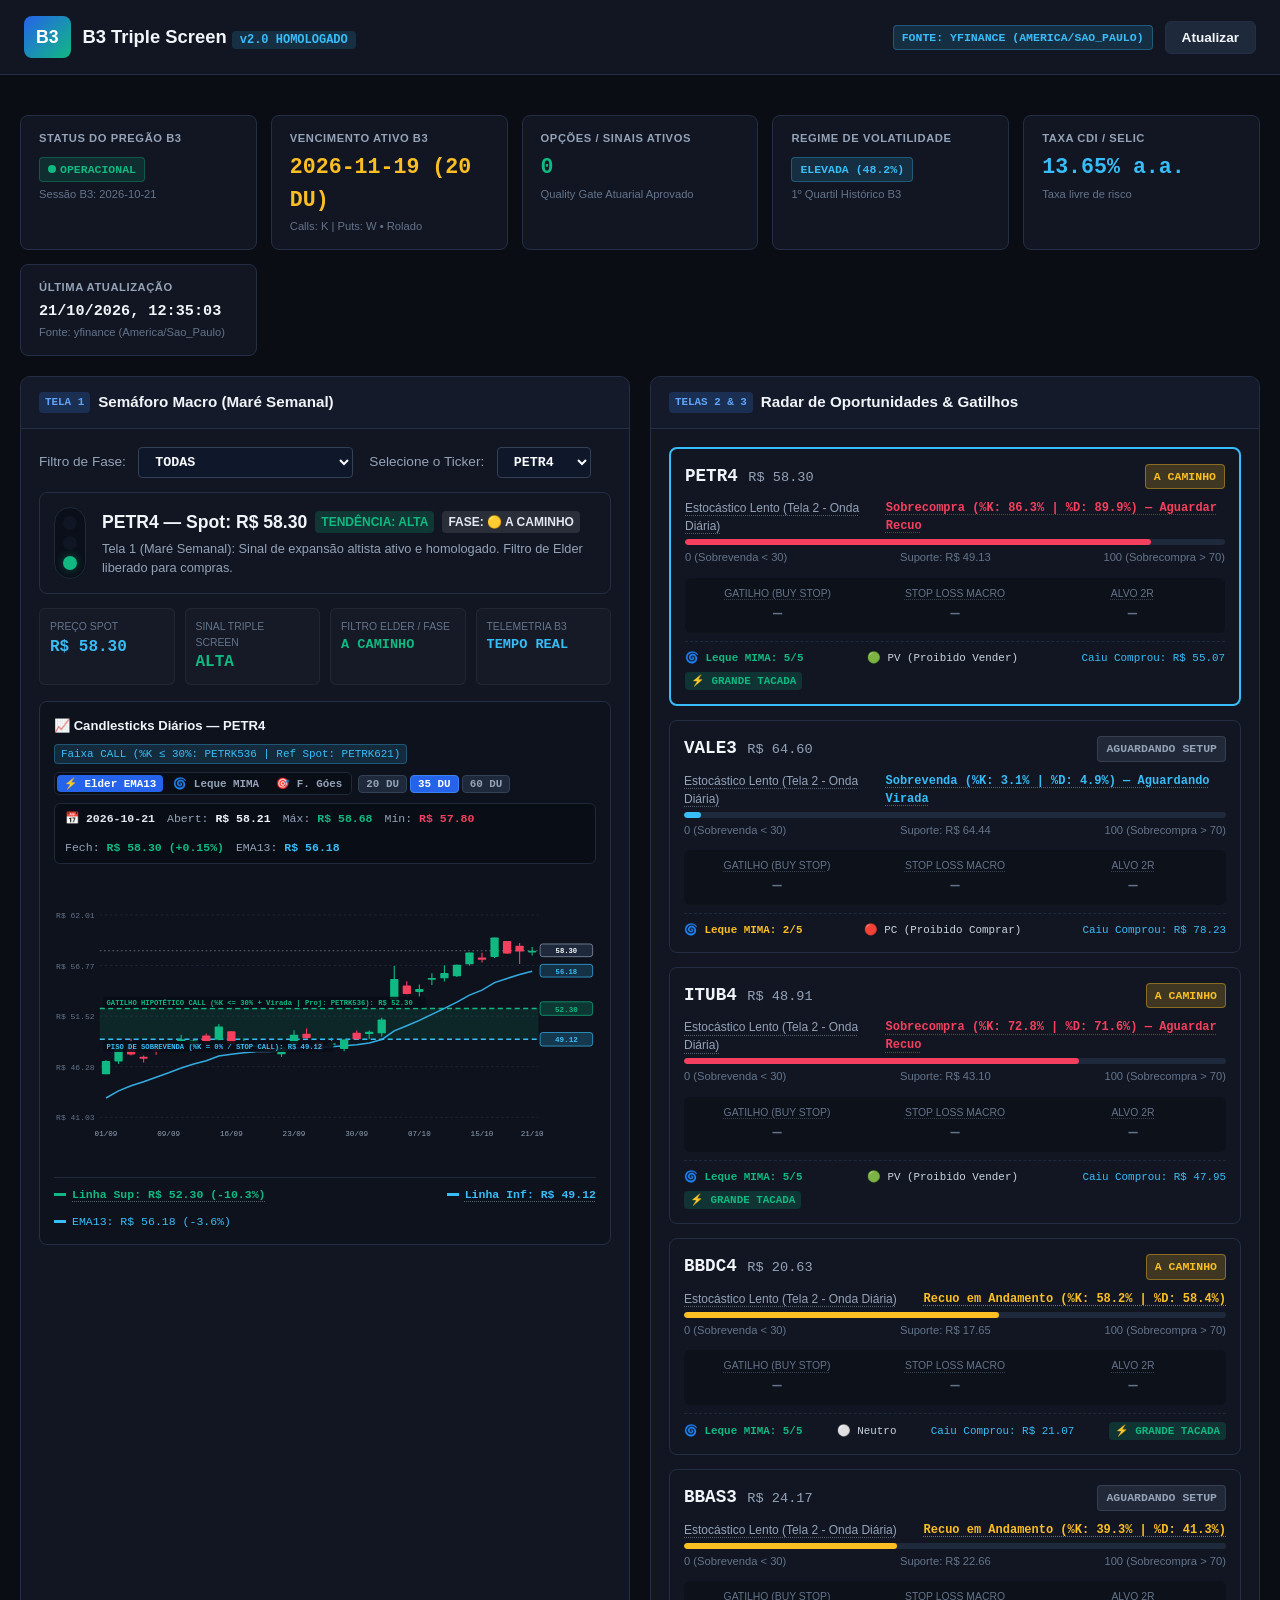
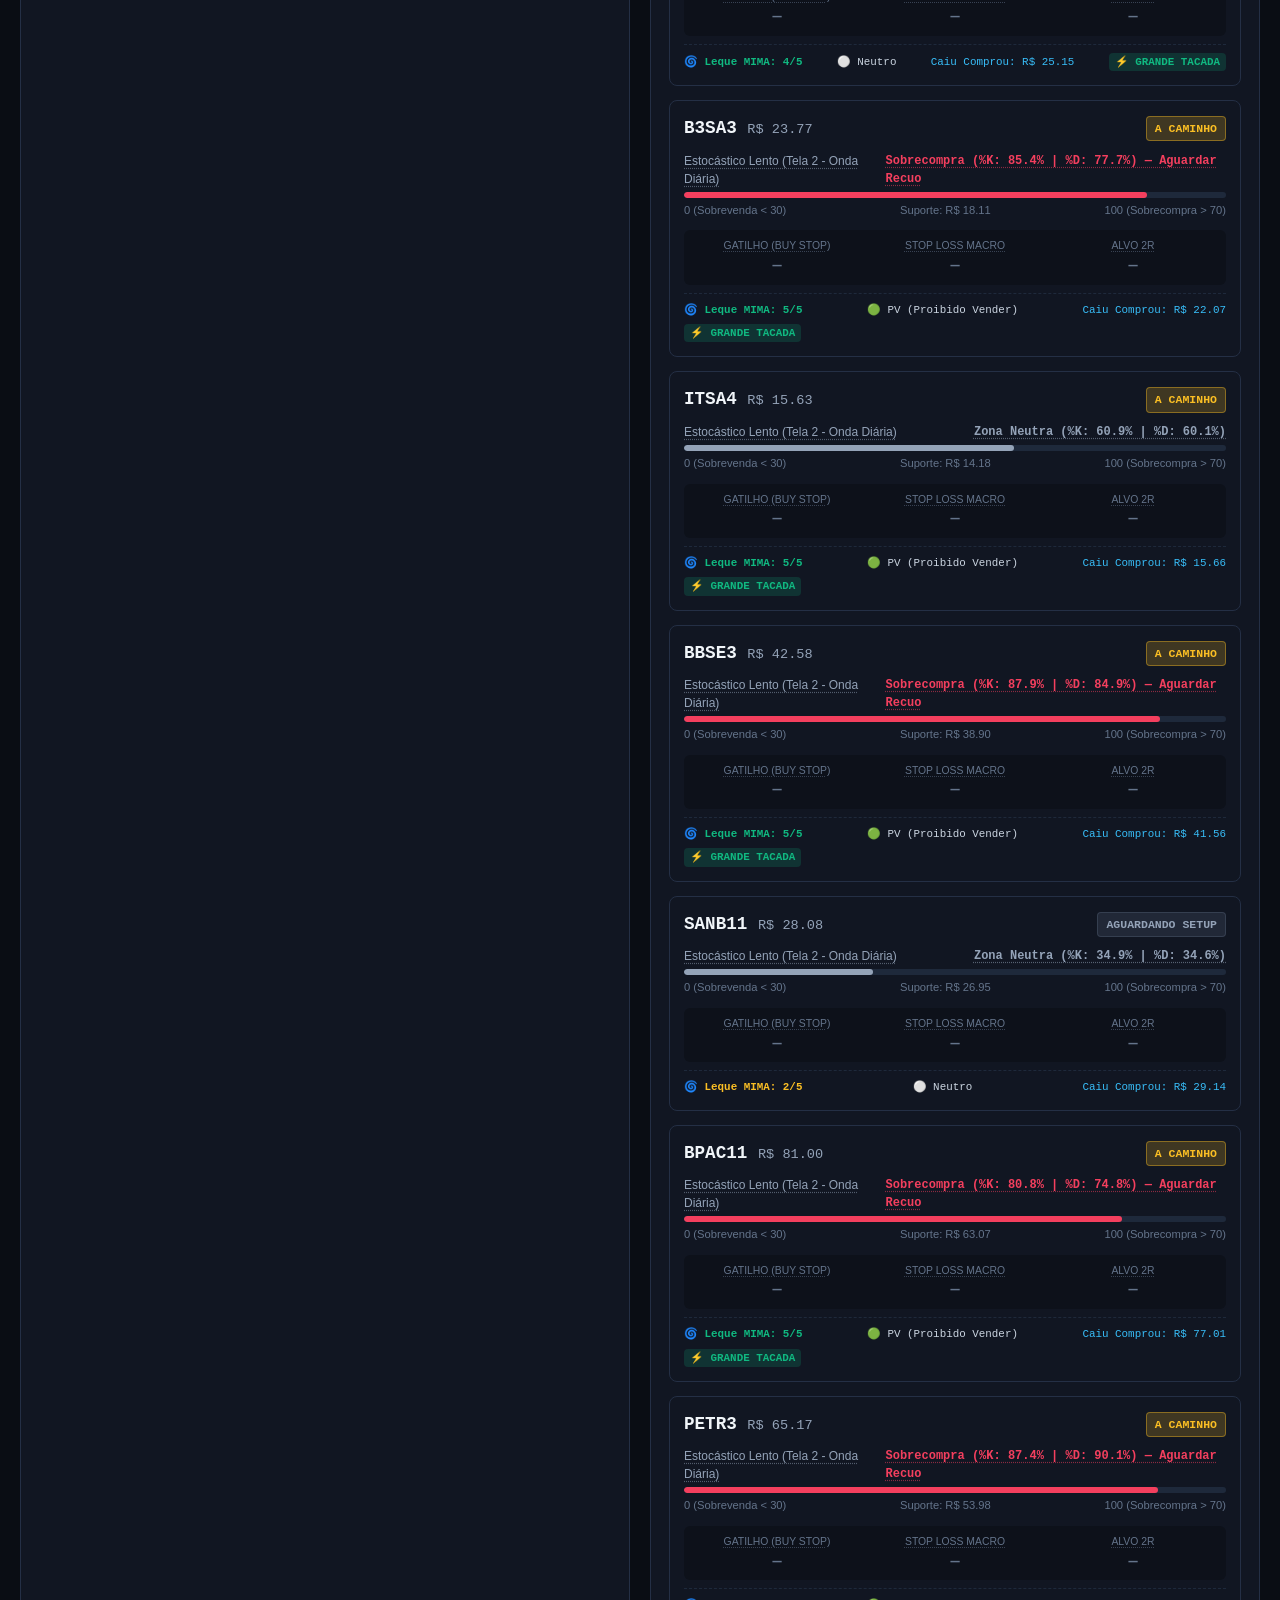
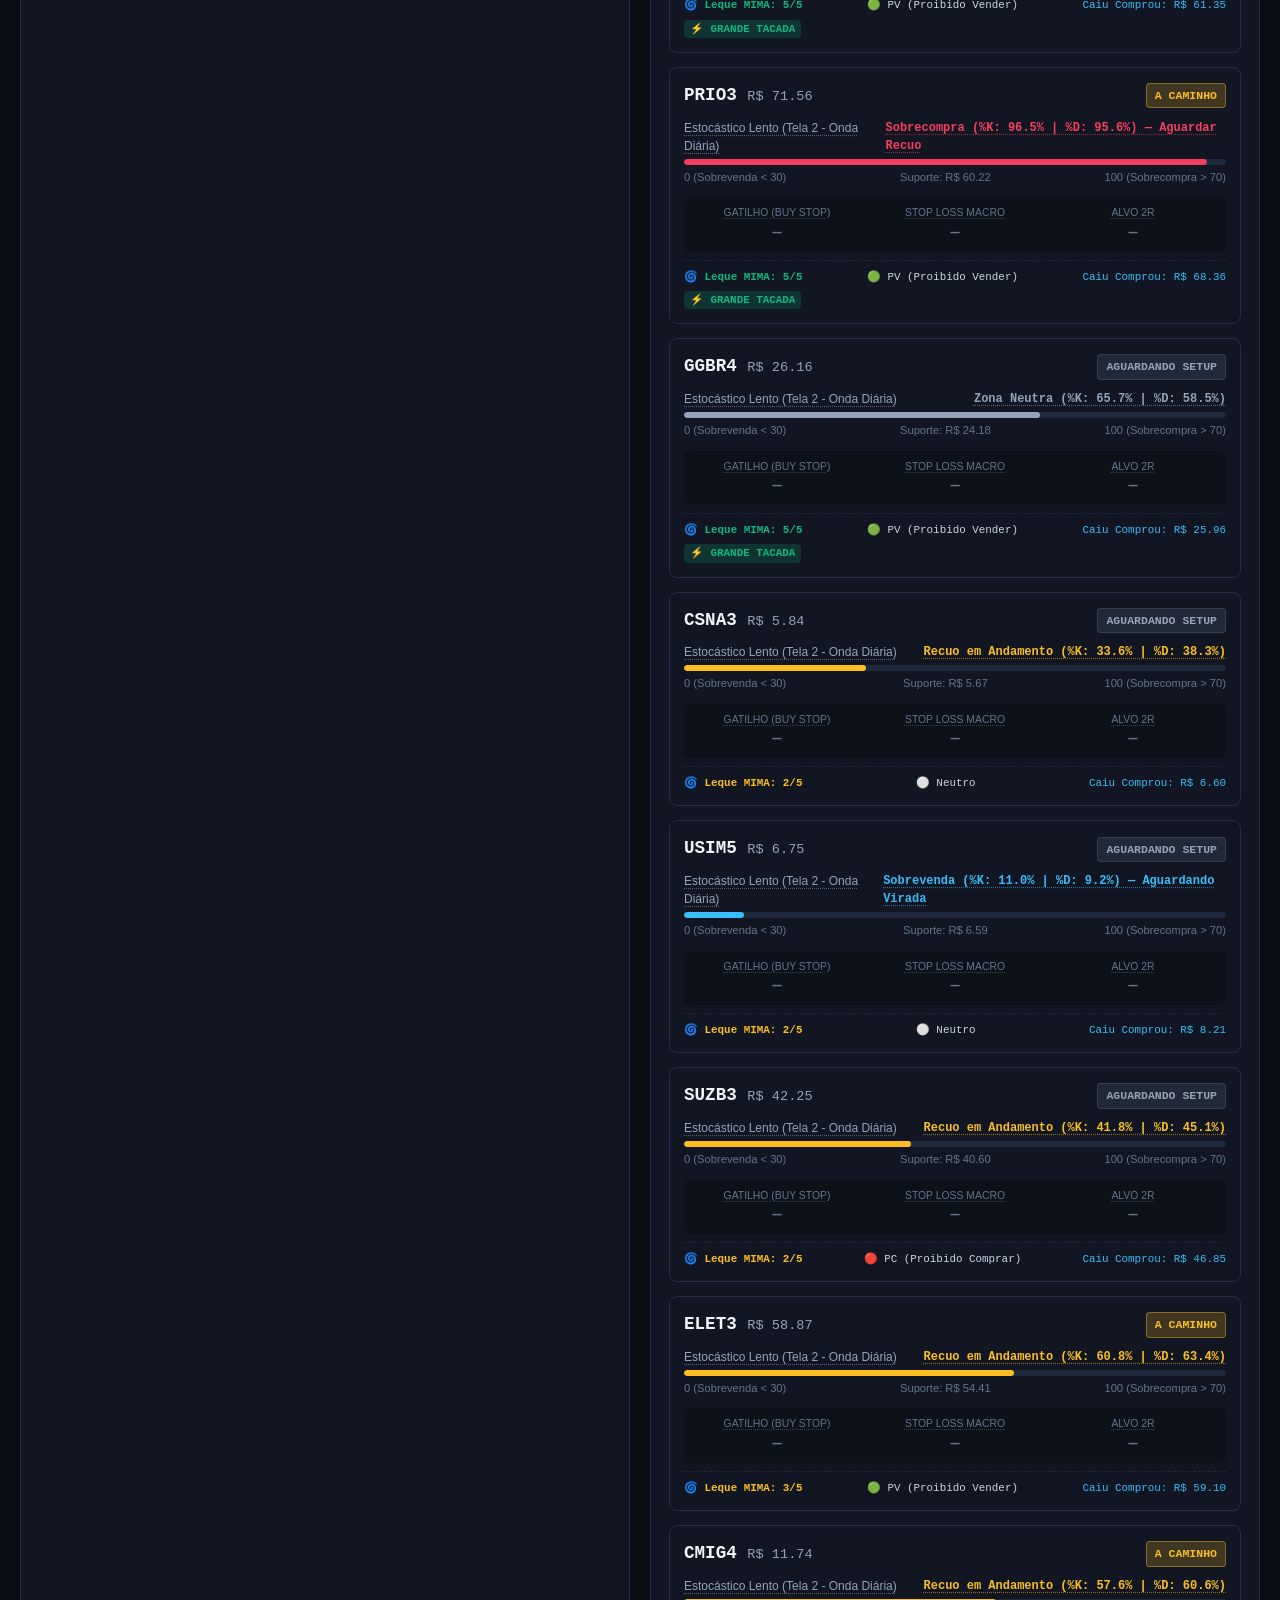
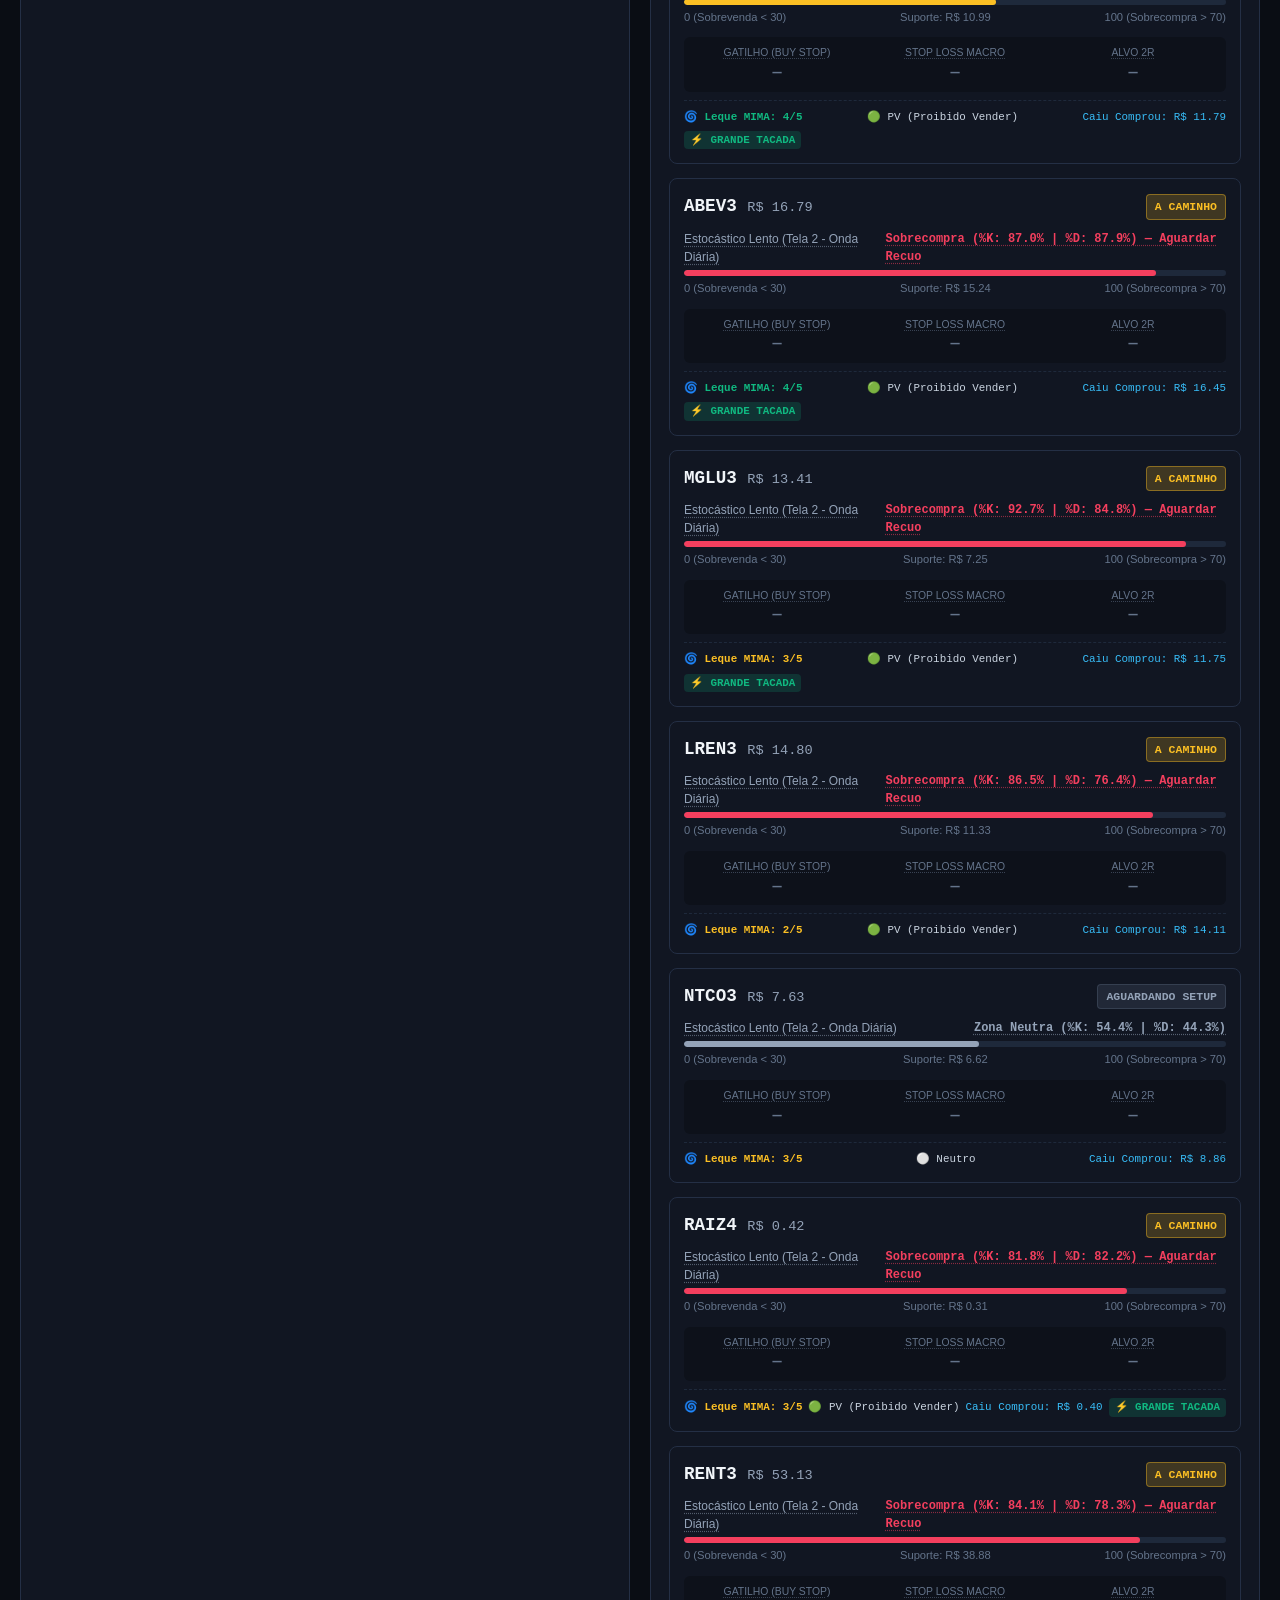
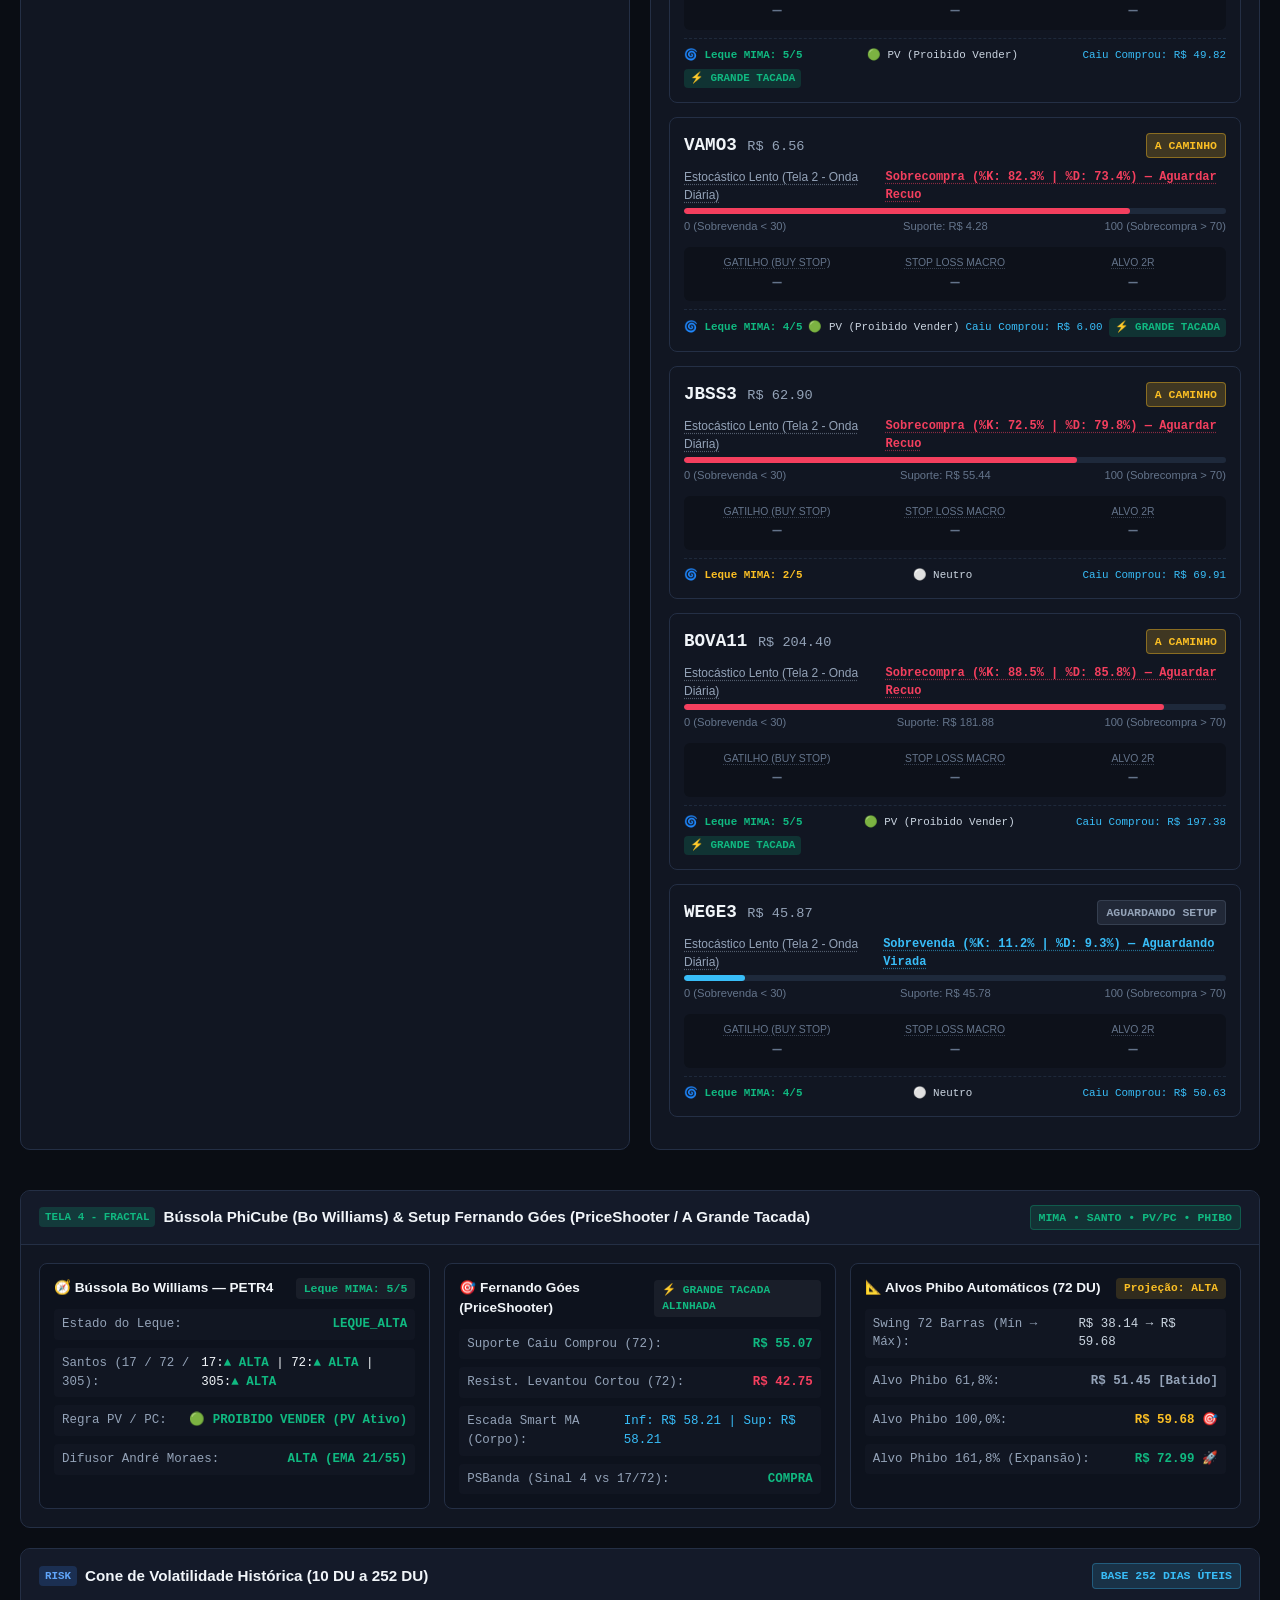
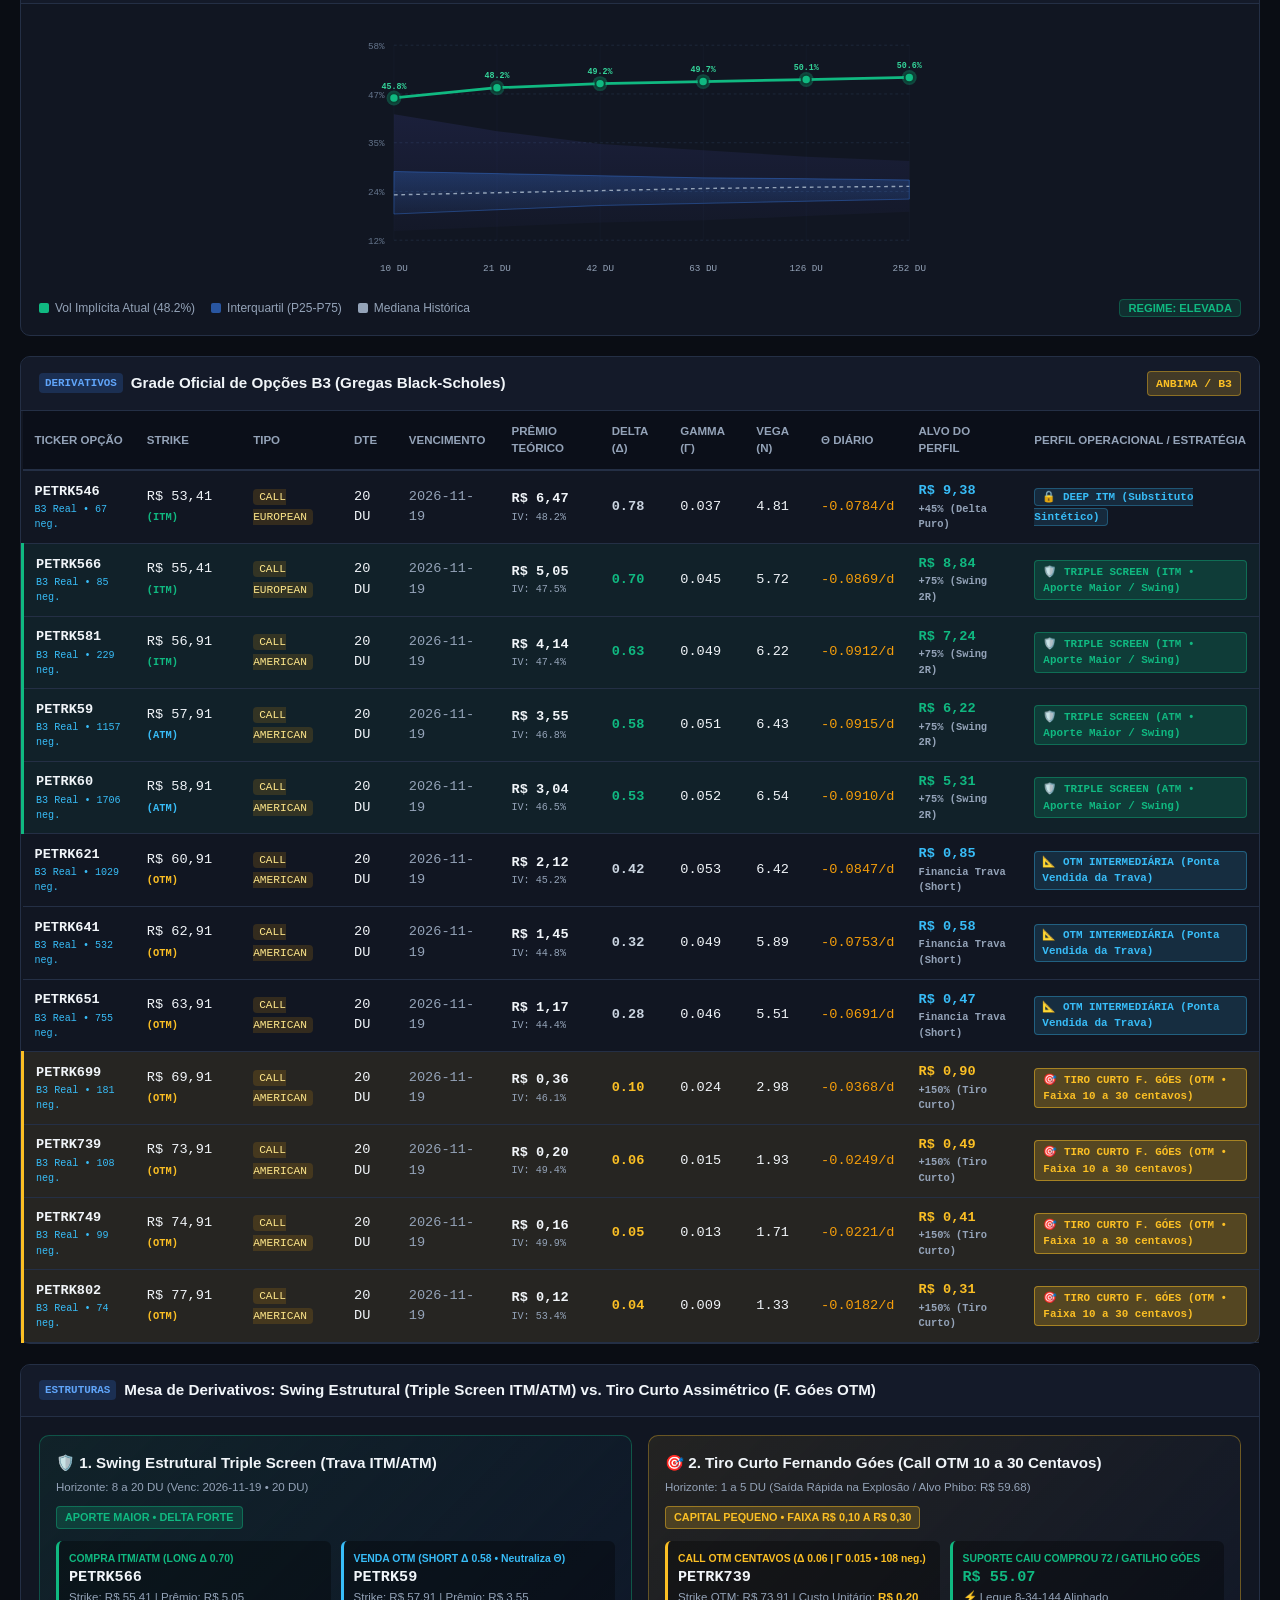
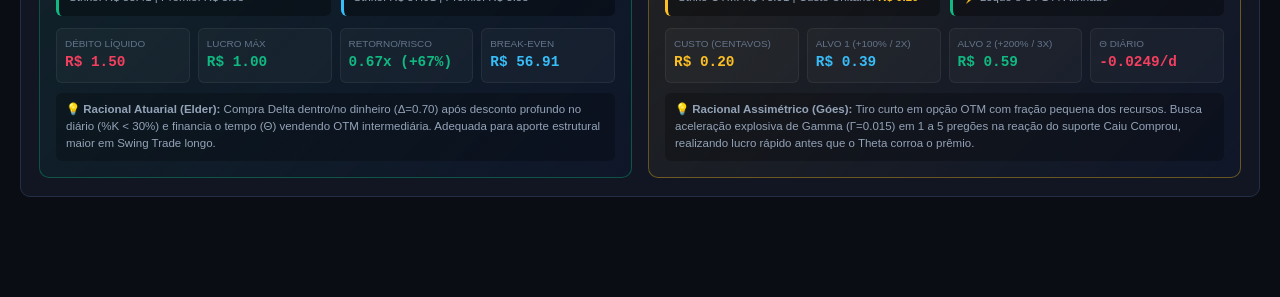
==== commit ef0adbe6: "feat(phicube): integra Bussola PhiCube, coletor opcoes.net e gregas estendidas (base validada 60 tes" ====
--- a/frontend/index.html
+++ b/frontend/index.html
@@ -225,6 +225,16 @@
 
     <div class="panel">
       <div class="panel-header">
+        <div class="panel-title"><span class="tag" style="background:rgba(16,185,129,0.2); color:#10b981;">TELA 4 - FRACTAL</span> Bússola PhiCube (Bo Williams) &amp; Setup Fernando Góes (PriceShooter / A Grande Tacada)</div>
+        <span class="badge badge-open">MIMA • SANTO • PV/PC • PHIBO</span>
+      </div>
+      <div class="panel-body" id="phicube-bussola-container">
+        <div style="color:var(--dim);">Carregando Bússola Fractal PhiCube...</div>
+      </div>
+    </div>
+
+    <div class="panel">
+      <div class="panel-header">
         <div class="panel-title"><span class="tag">RISK</span> Cone de Volatilidade Histórica (10 DU a 252 DU)</div>
         <span class="badge badge-bullish">BASE 252 DIAS ÚTEIS</span>
       </div>
@@ -252,8 +262,8 @@
               <th>Gamma (&Gamma;)</th>
               <th>Vega (&Nu;)</th>
               <th>&Theta; Diário</th>
-              <th>Alvo (+150%)</th>
-              <th>Status / Recomendação</th>
+              <th>Alvo do Perfil</th>
+              <th>Perfil Operacional / Estratégia</th>
             </tr>
           </thead>
           <tbody id="tabela-grade-opcoes-corpo">
@@ -265,15 +275,15 @@
 
     <div class="panel">
       <div class="panel-header">
-        <div class="panel-title"><span class="tag">ESTRUTURA</span> Trava de Alta Recomendada (Bull Call Spread)</div>
+        <div class="panel-title"><span class="tag">ESTRUTURAS</span> Mesa de Derivativos: Swing Estrutural (Triple Screen ITM/ATM) vs. Tiro Curto Assimétrico (F. Góes OTM)</div>
       </div>
       <div class="panel-body" id="trava-alta-container">
-        <div style="color:var(--dim);">Carregando estrutura recomendada...</div>
+        <div style="color:var(--dim);">Carregando estruturas recomendadas...</div>
       </div>
     </div>
 
   </main>
 
-  <script src="js/app.js?v=3.3"></script>
+  <script src="js/app.js?v=3.7"></script>
 </body>
 </html>
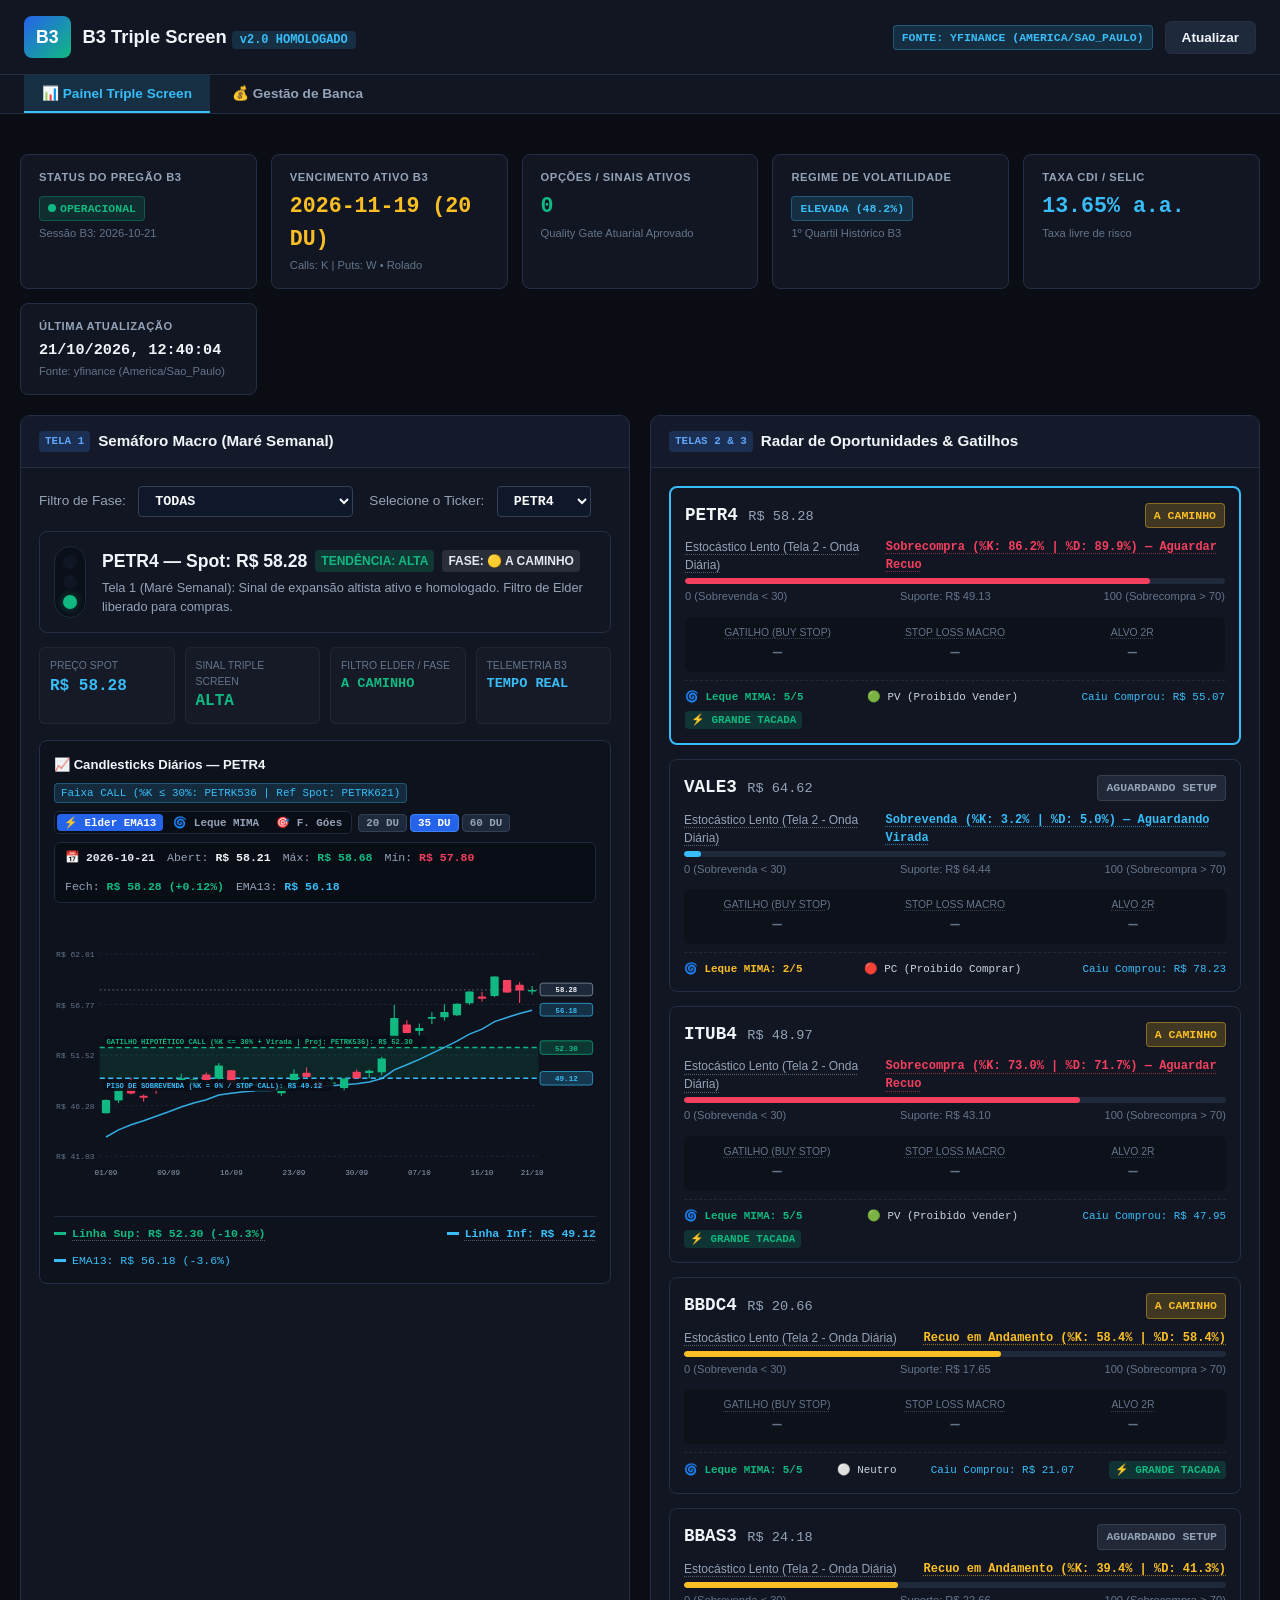
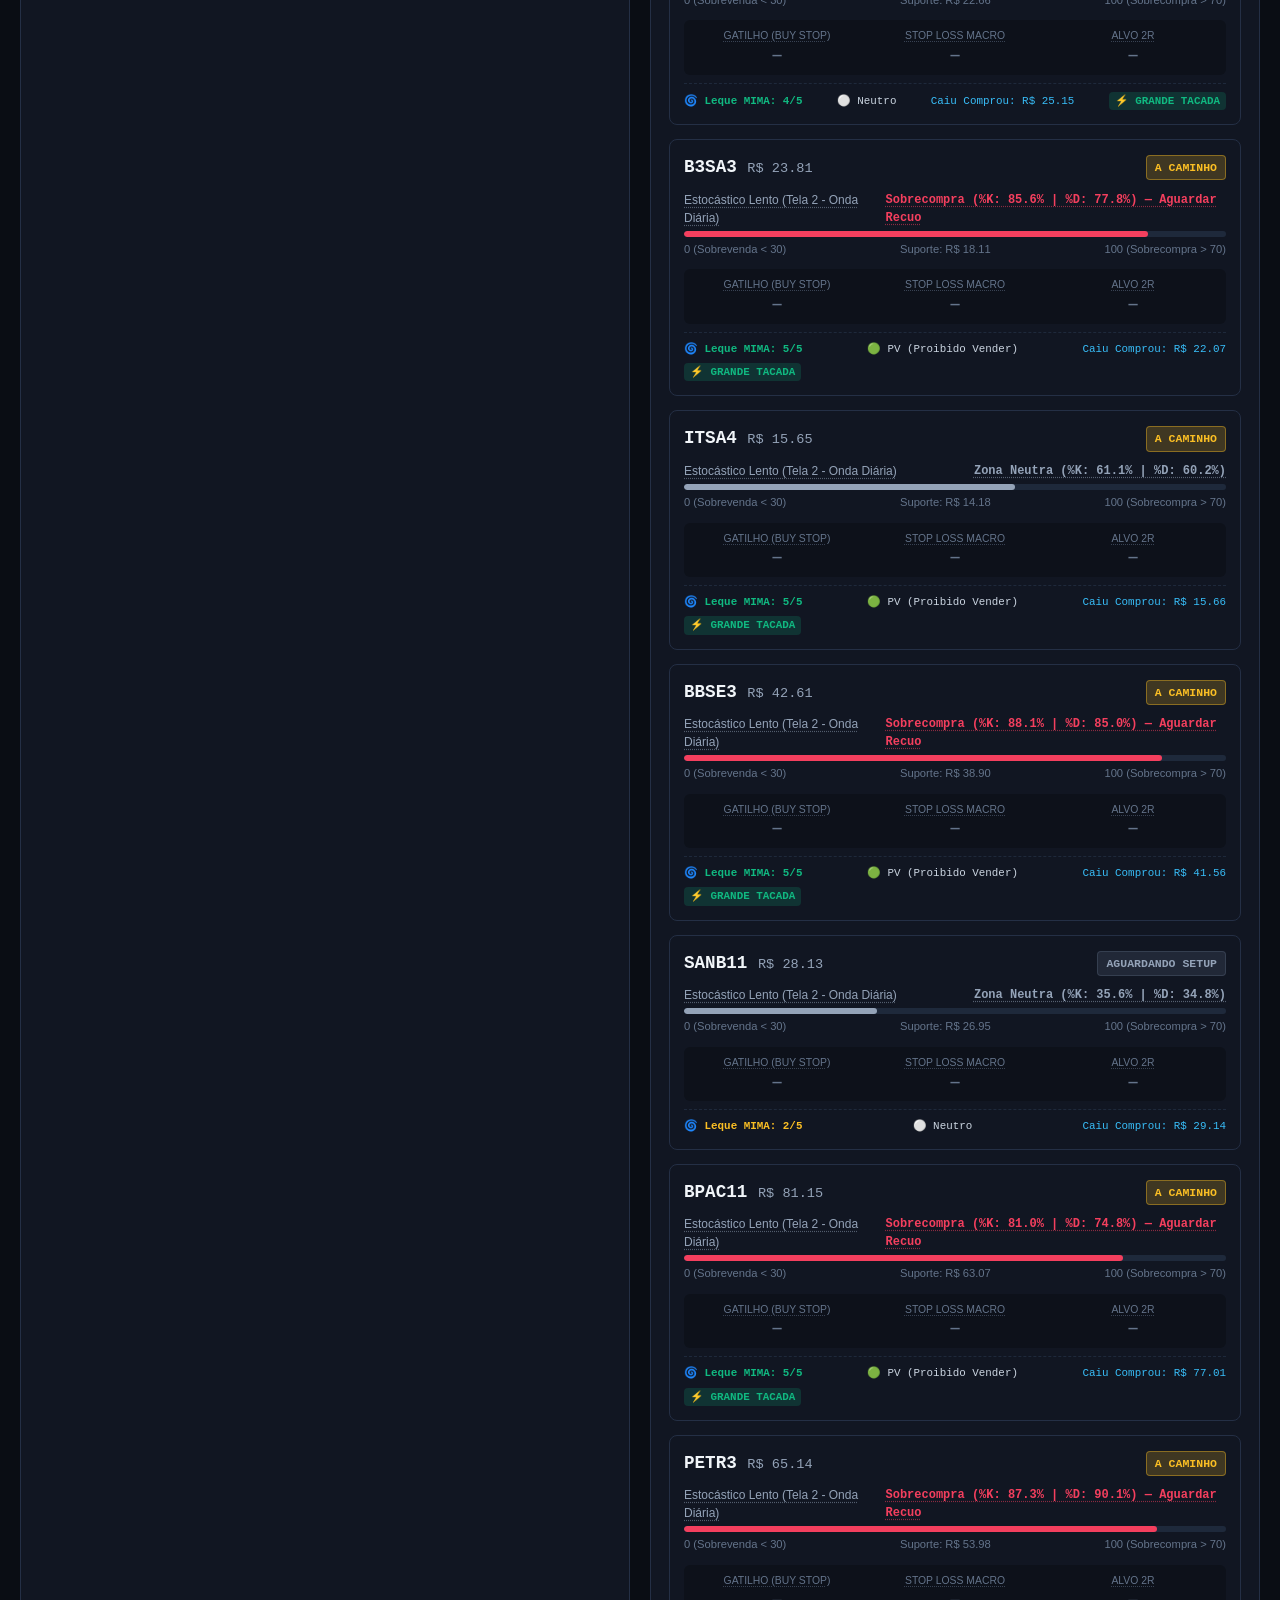
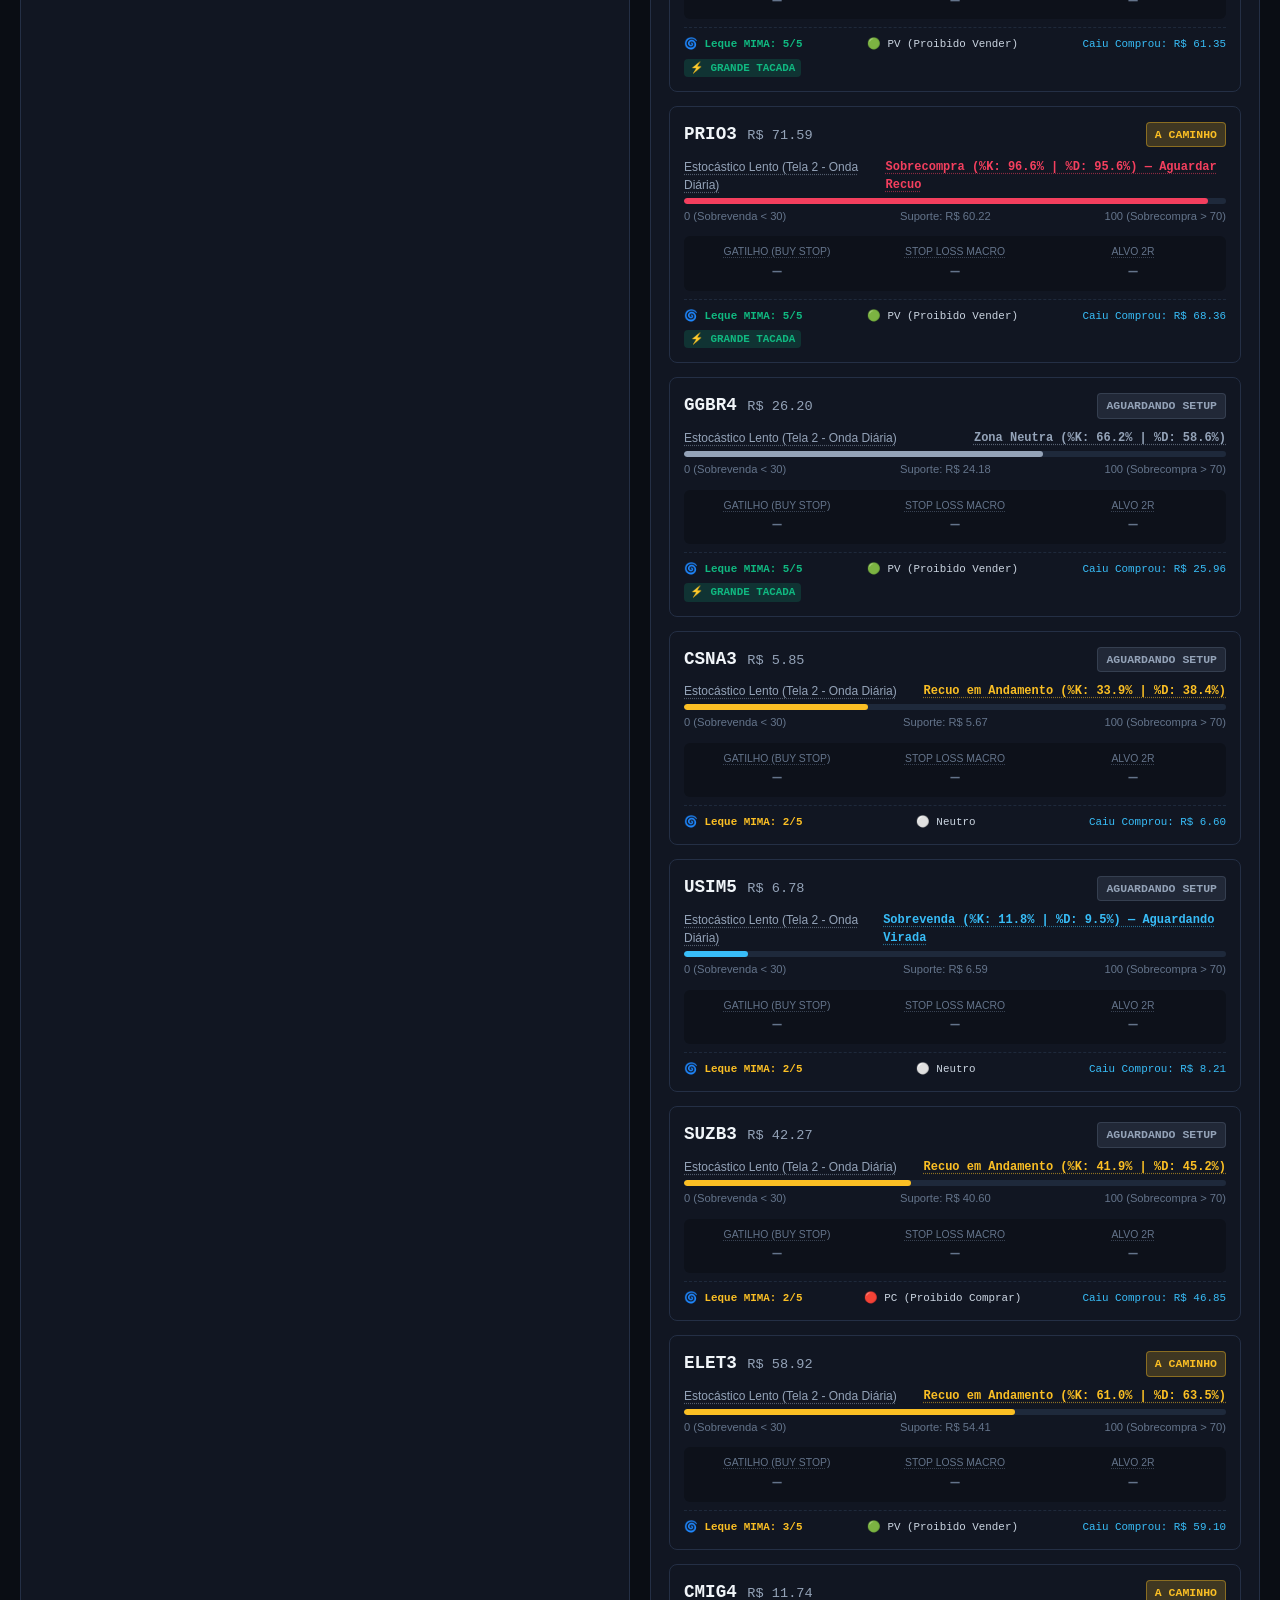
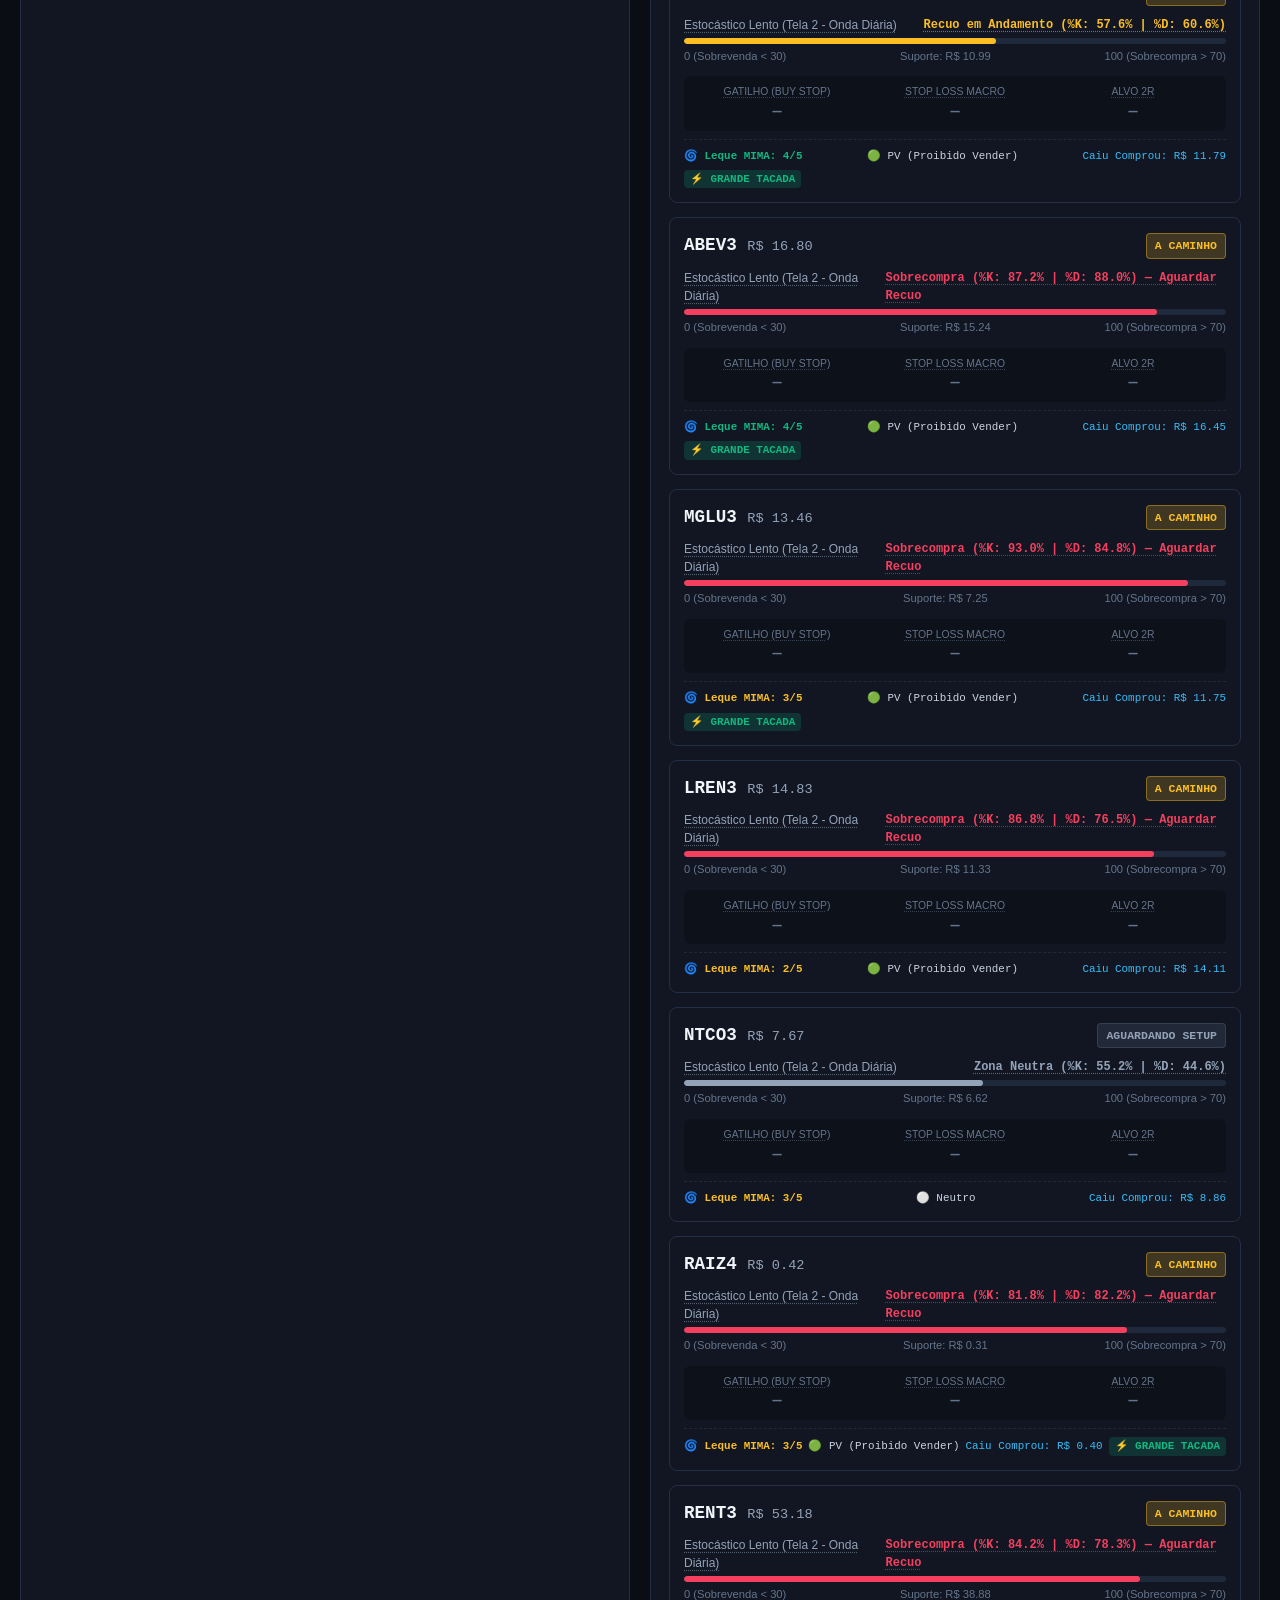
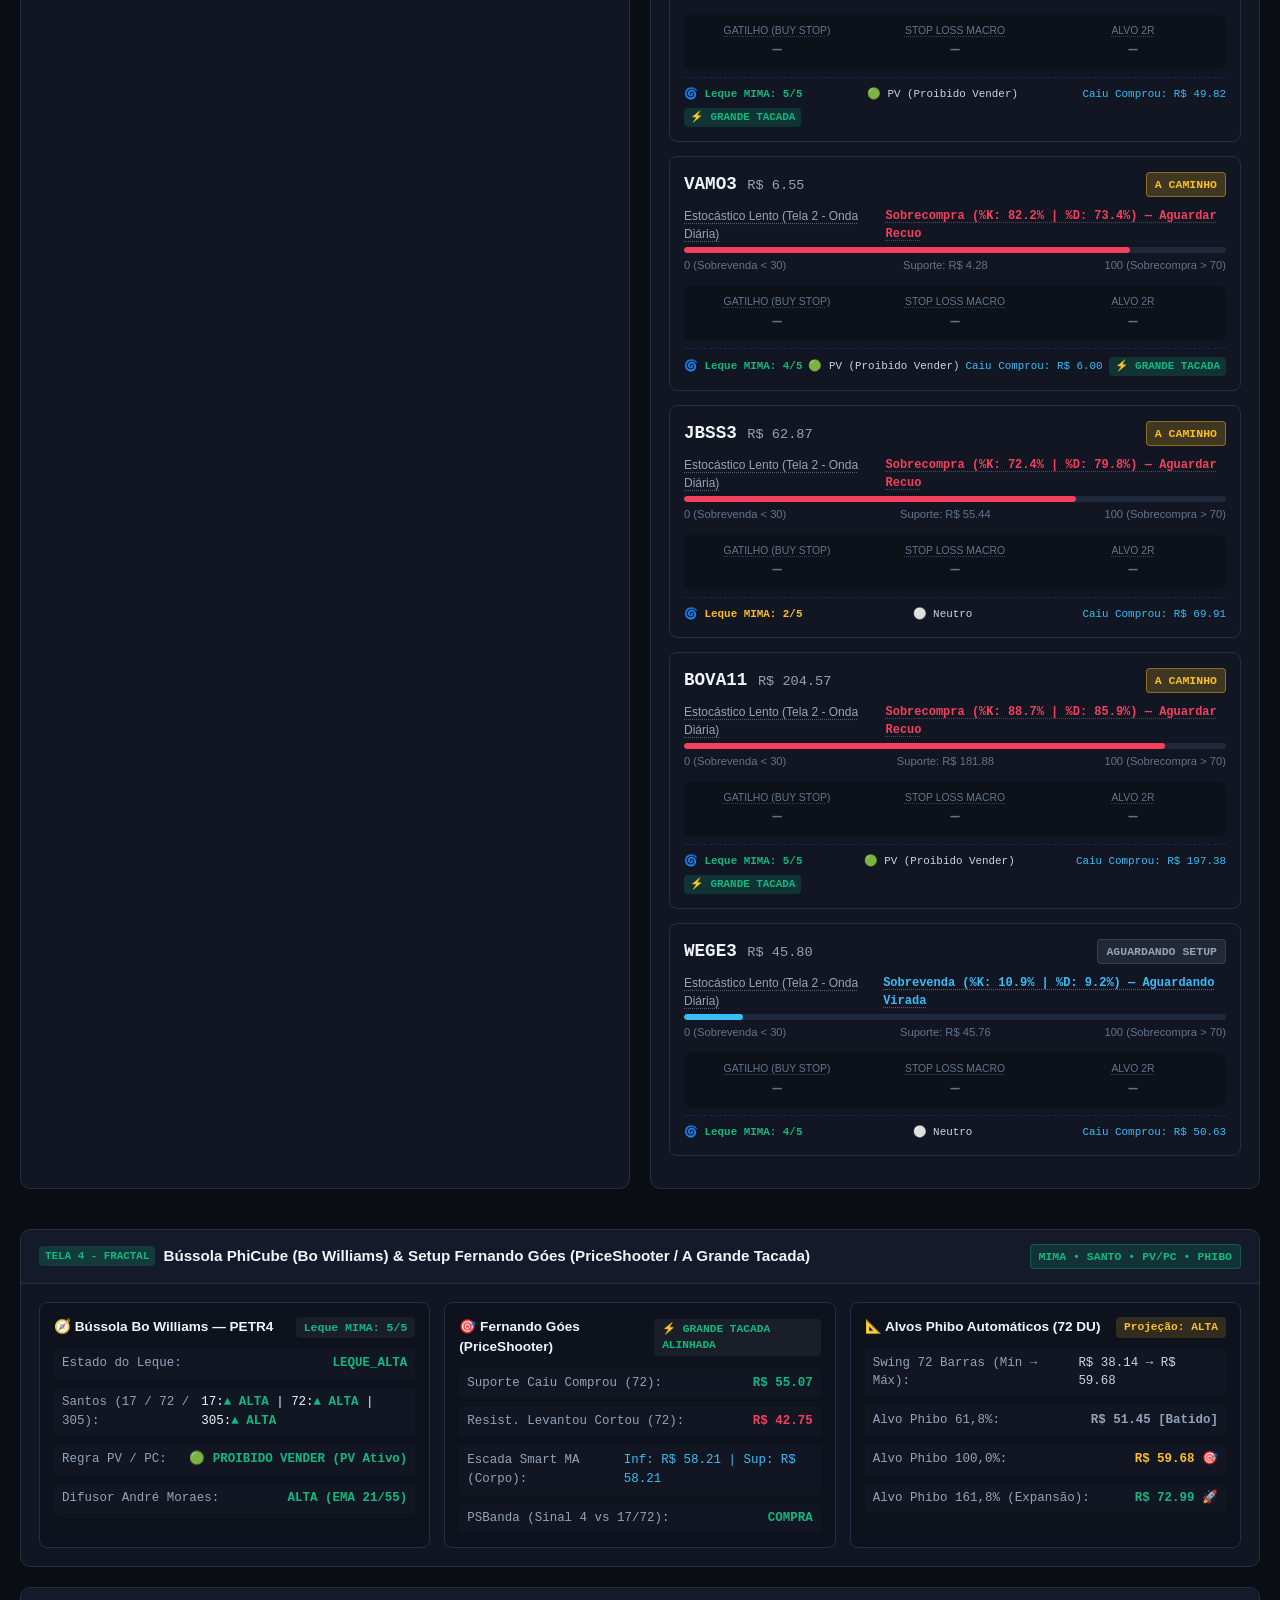
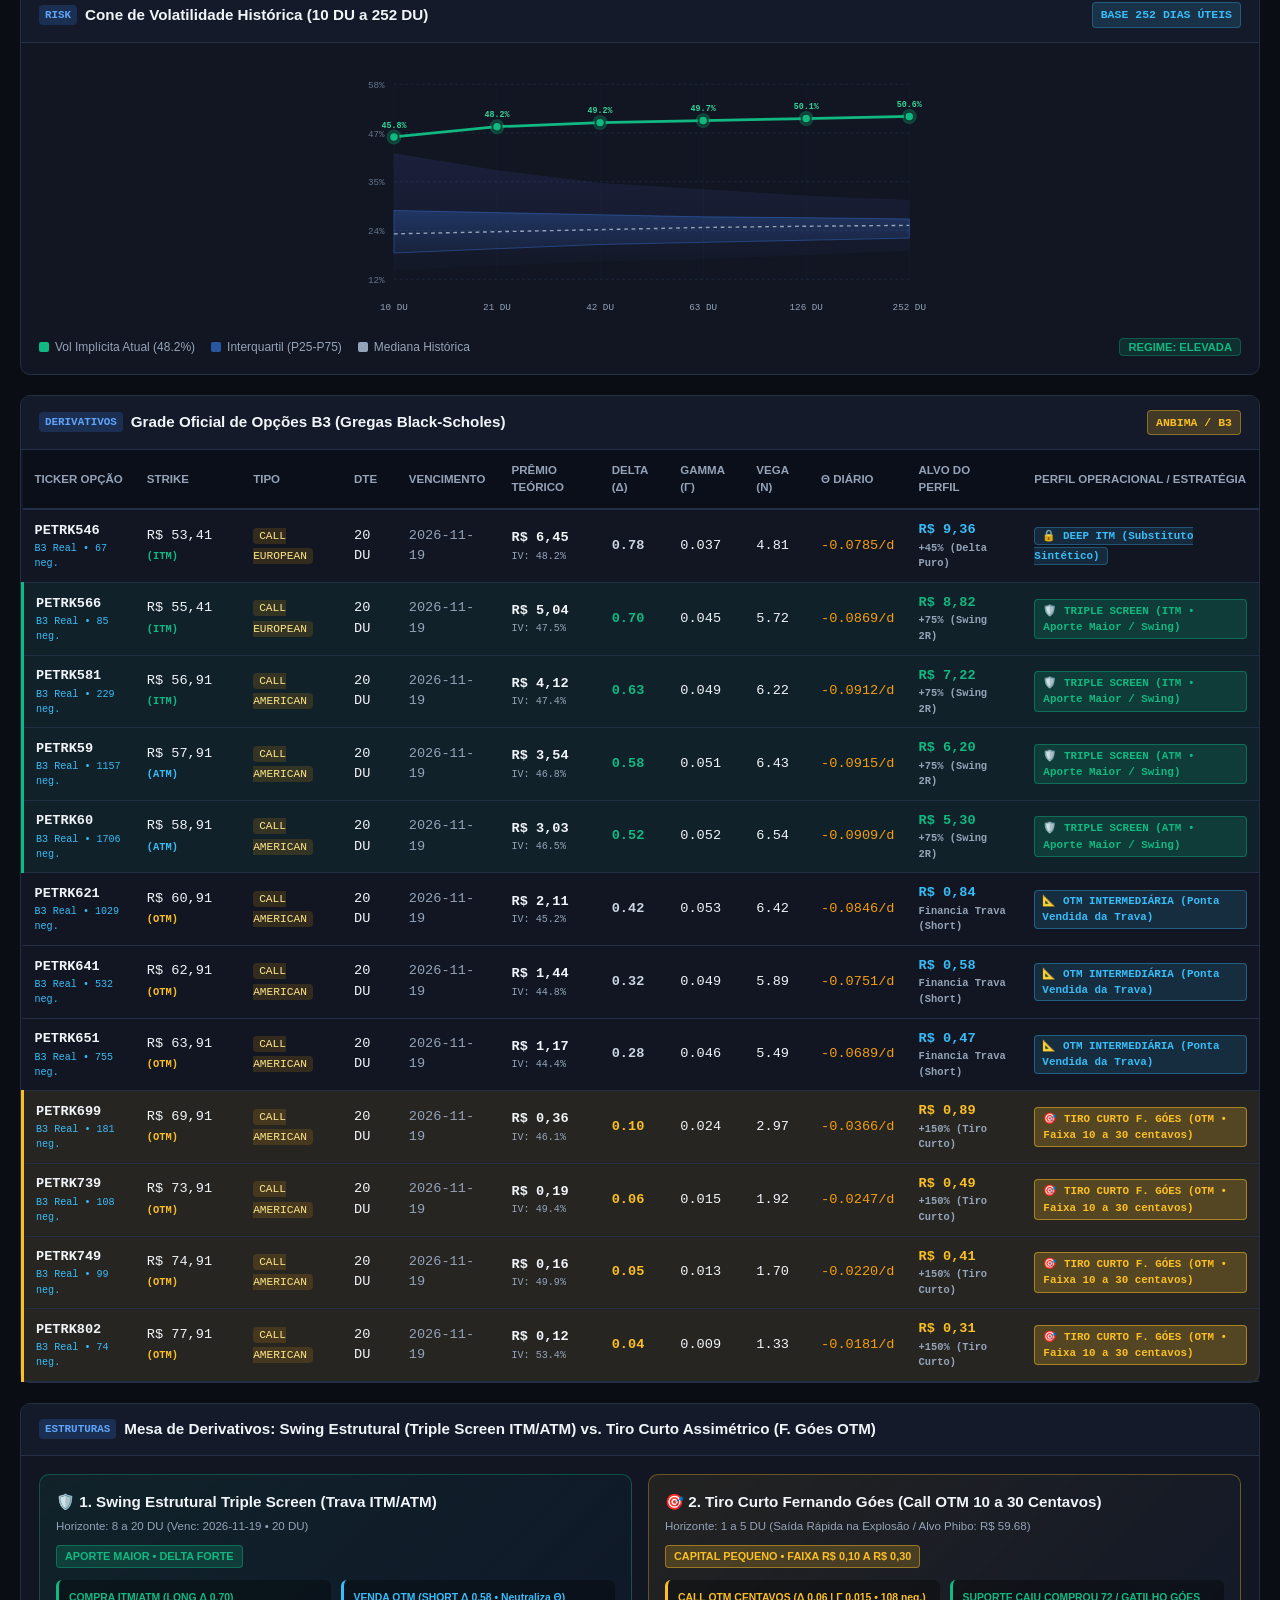
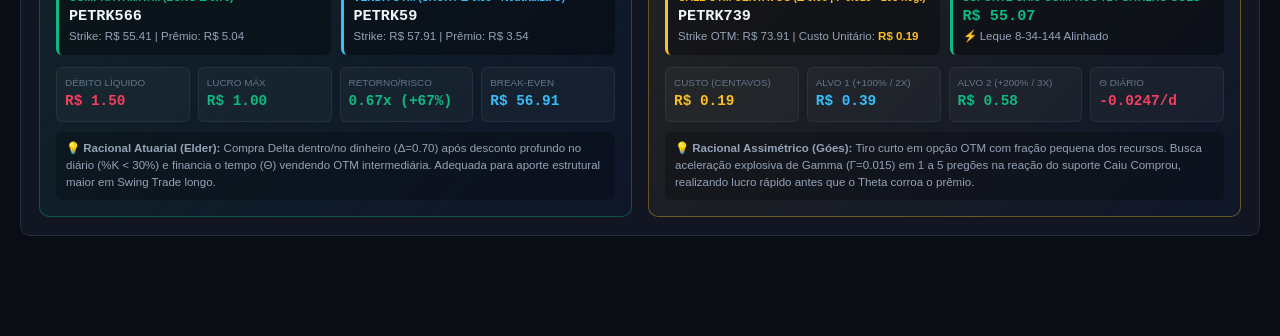
==== commit f609734e: "feat(banca): aba Gestao de Banca com funding anual local, regras anti-ruina, grid de opcoes lote 100" ====
--- a/frontend/index.html
+++ b/frontend/index.html
@@ -168,7 +168,12 @@
     </div>
   </header>
 
-  <main class="container">
+  <nav style="display:flex; gap:4px; padding:0 24px; background:var(--card); border-bottom:1px solid var(--border);">
+    <button data-aba="painel" onclick="selecionarAbaPortal('painel')" style="background:transparent; color:var(--muted); border:none; border-bottom:2px solid transparent; padding:10px 18px; font-size:0.85rem; font-weight:700; cursor:pointer;">📊 Painel Triple Screen</button>
+    <button data-aba="banca" onclick="selecionarAbaPortal('banca')" style="background:transparent; color:var(--muted); border:none; border-bottom:2px solid transparent; padding:10px 18px; font-size:0.85rem; font-weight:700; cursor:pointer;">💰 Gestão de Banca</button>
+  </nav>
+
+  <main class="container" id="tab-painel">
 
     <div class="kpi-row">
       <div class="kpi-box">
@@ -284,6 +289,11 @@
 
   </main>
 
+  <main class="container" id="tab-banca" style="display:none;">
+    <div id="banca-root" style="margin-top:20px;"><div style="color:var(--dim);">Carregando Gestão de Banca...</div></div>
+  </main>
+
   <script src="js/app.js?v=3.7"></script>
+  <script src="js/components/banca.js?v=1.0"></script>
 </body>
 </html>
